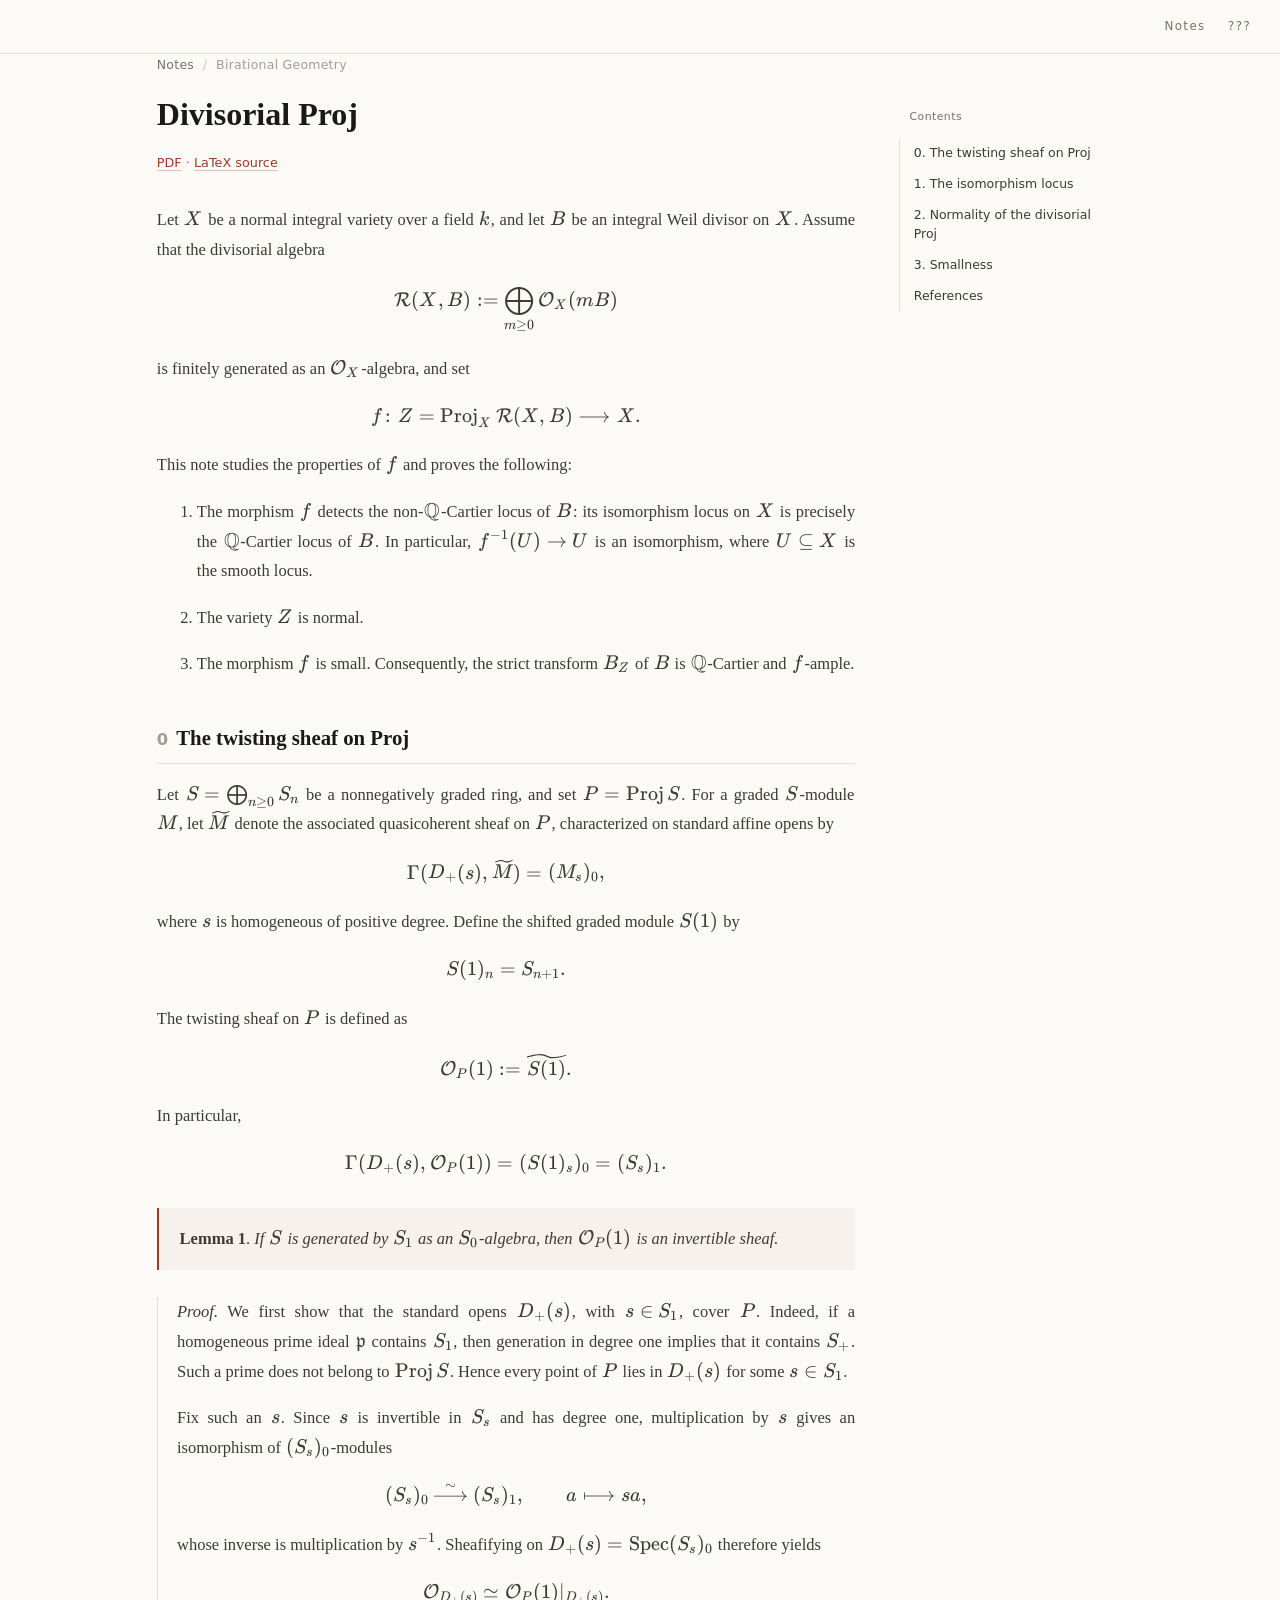
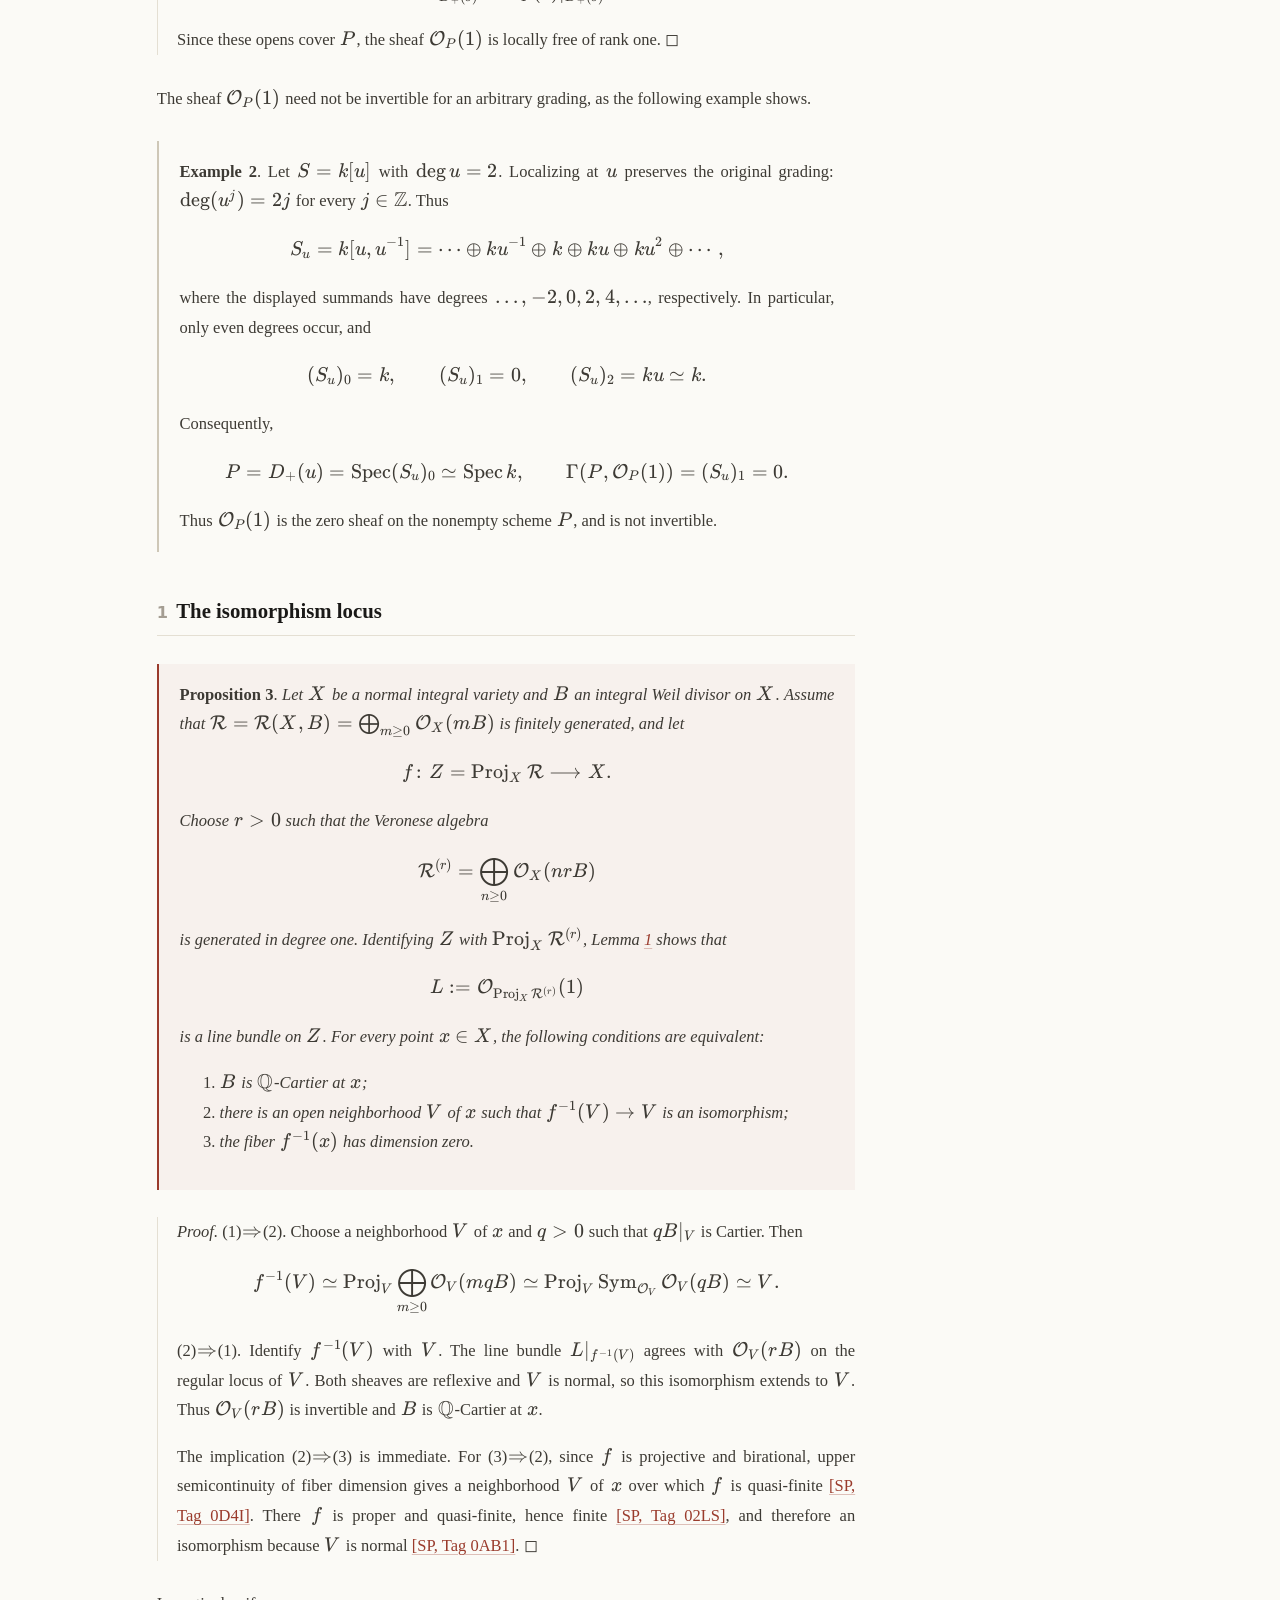
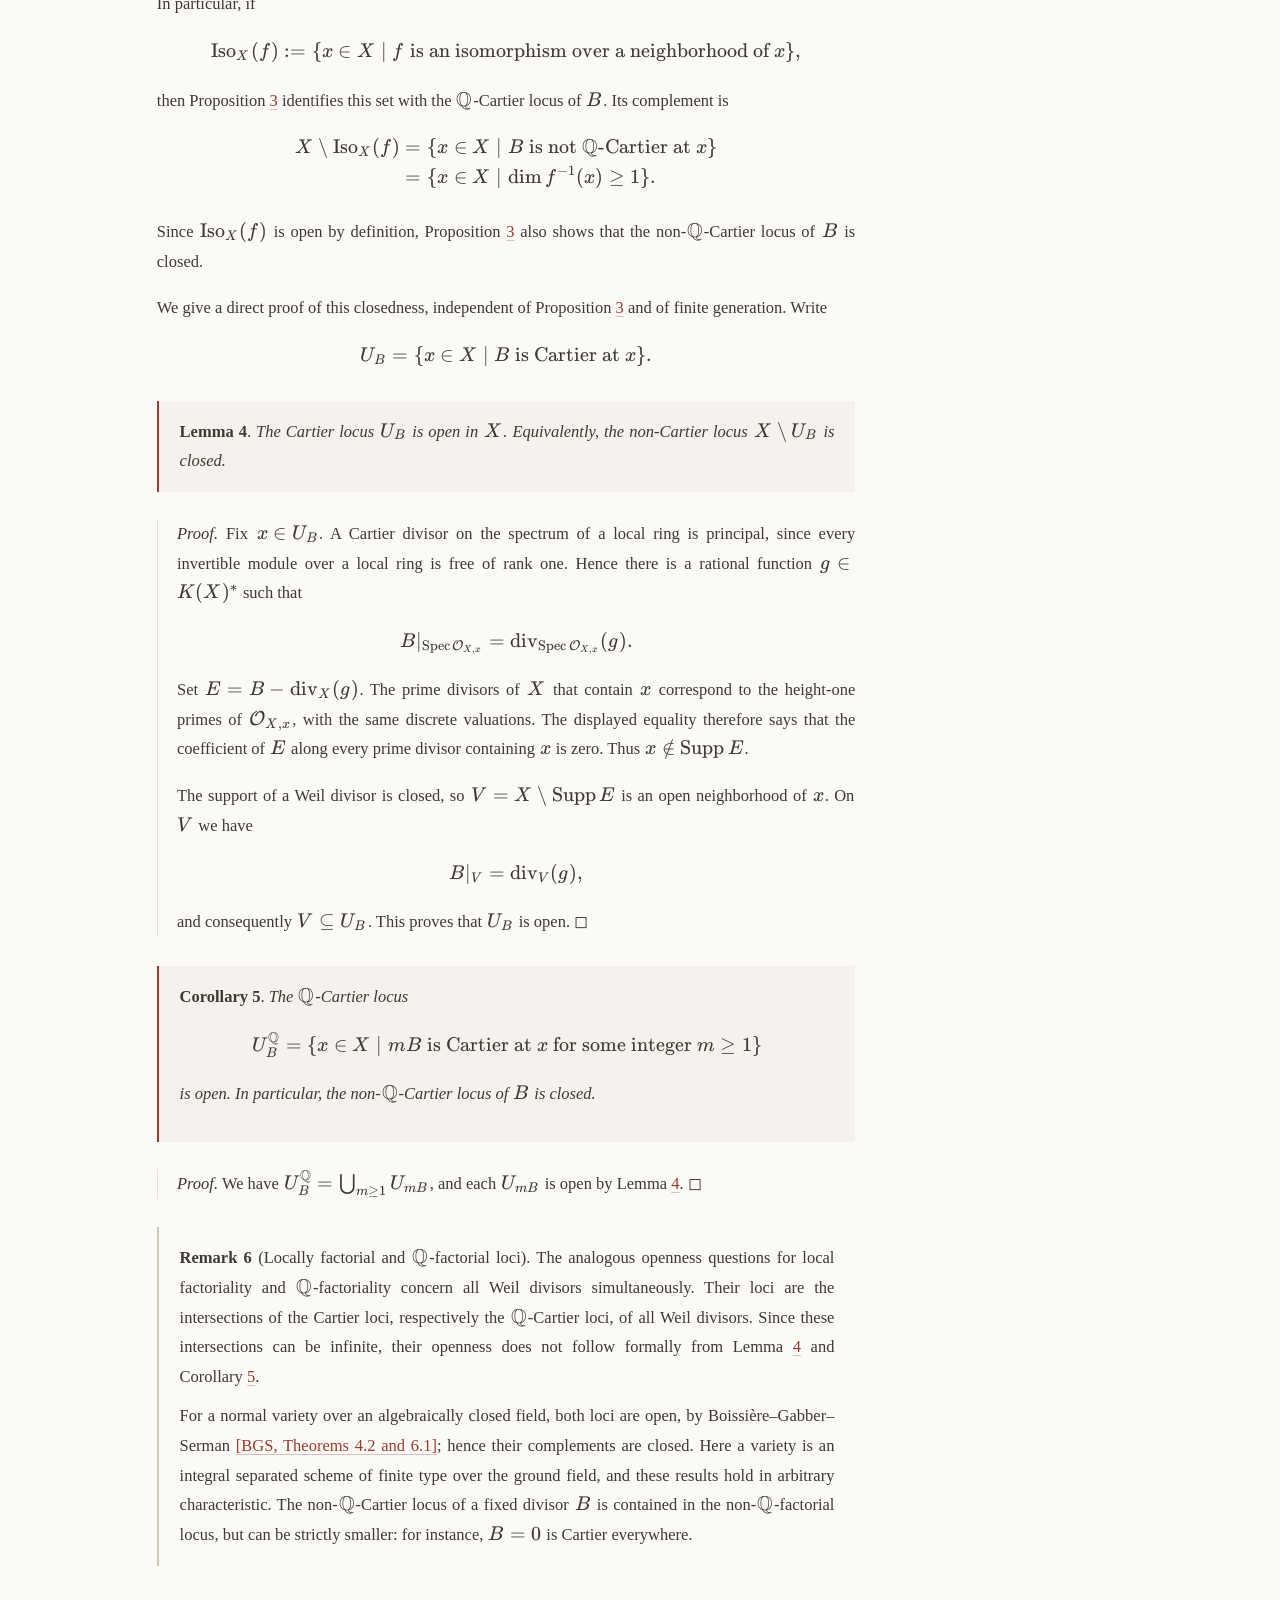
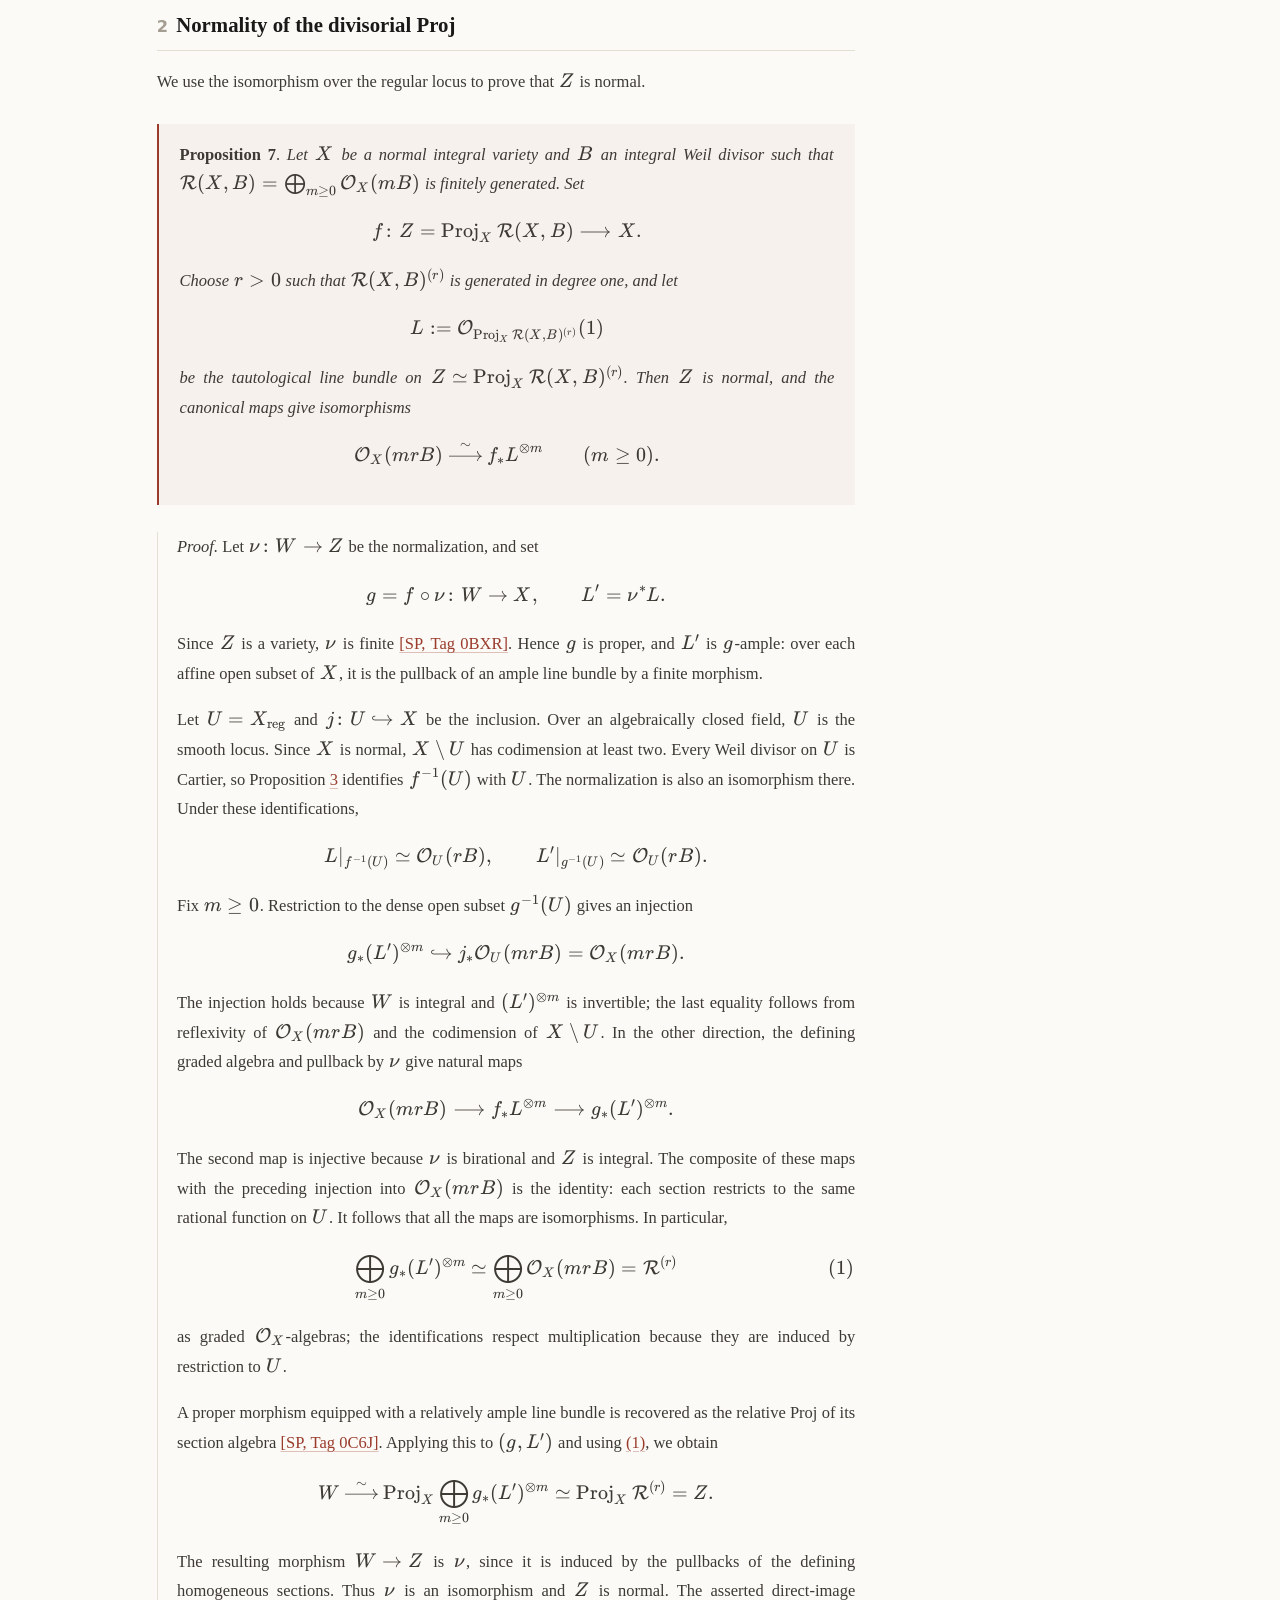
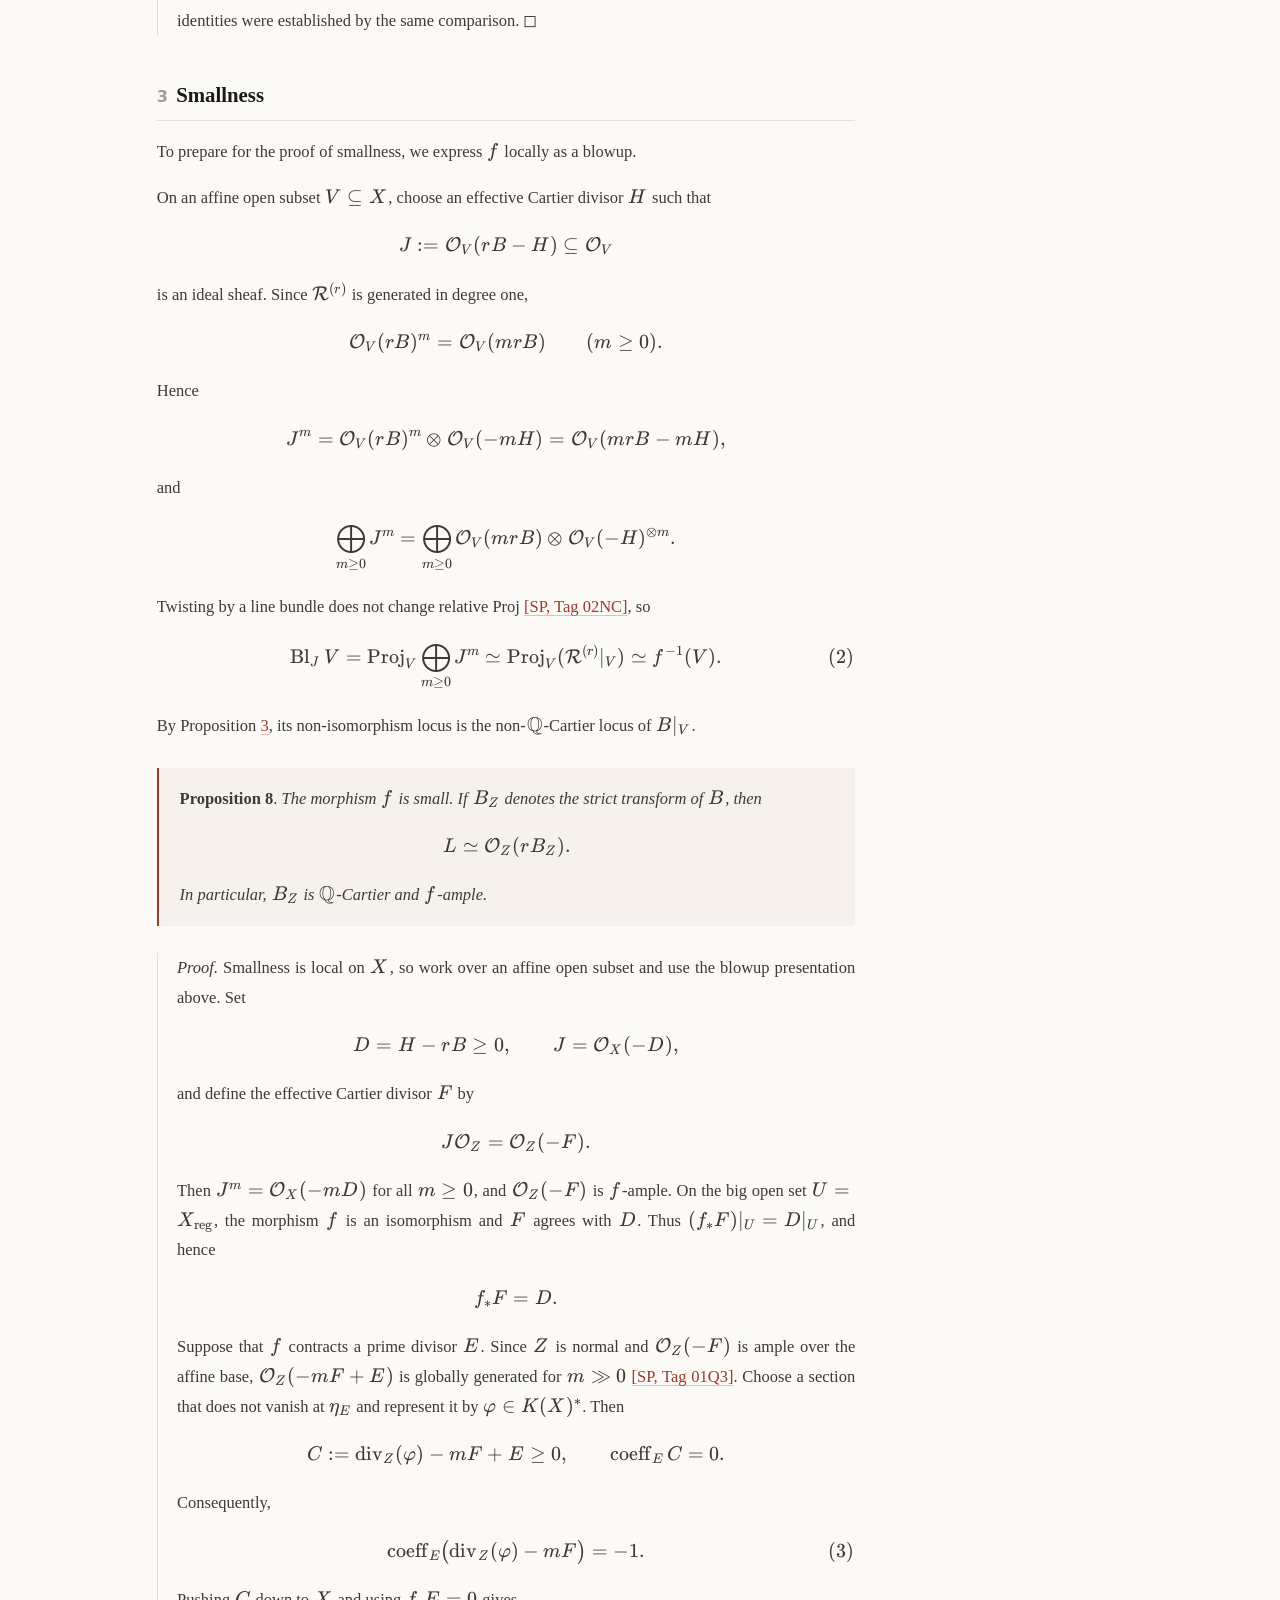
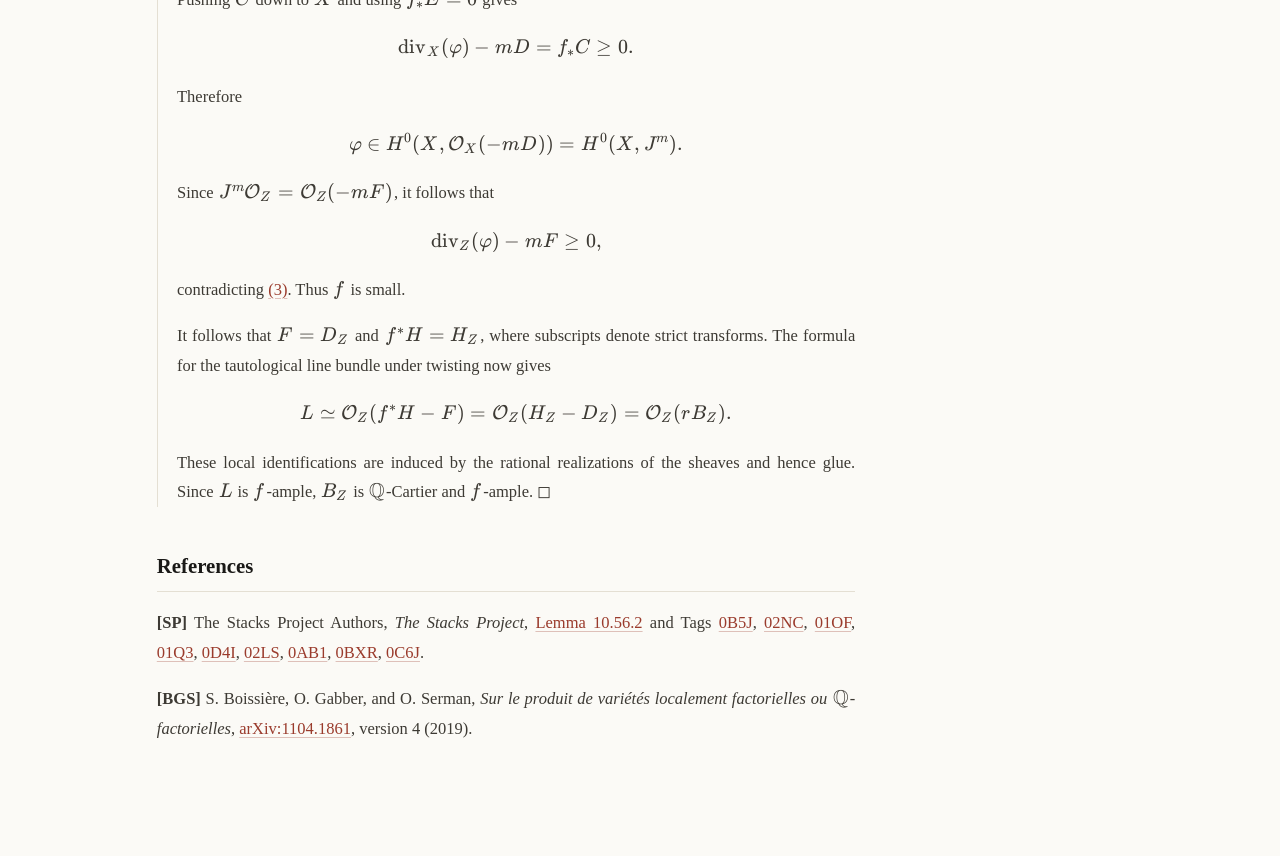
==== site/notes/divisorial-proj.html @ b1c65075 "Unify statement numbering and synchronize all note references" ====
<!DOCTYPE html><html lang="en"><head><meta charset="utf-8">
<meta name="viewport" content="width=device-width,initial-scale=1"><title>Divisorial Proj</title>
<style>
:root{--paper:#fbfaf6;--paper2:#f3f0e8;--ink:#1a1917;--soft:#3d3a34;--muted:#78726a;
--faint:#a49d92;--rule:#e4dfd3;--rule2:#cec7b7;--accent:#9a3b2c;--tint:rgba(154,59,44,.045);}
*{box-sizing:border-box}
body{margin:0;background:var(--paper);color:var(--soft);font-family:"Source Serif 4",Georgia,serif;
font-size:16.5px;line-height:1.8;-webkit-font-smoothing:antialiased}
a{color:var(--accent);text-decoration:underline;text-underline-offset:.2em;text-decoration-color:rgba(154,59,44,.3)}
.wrap{max-width:46rem;margin:0 auto;padding:0 1.8rem}
.topnav{display:flex;align-items:center;justify-content:space-between;gap:2rem;position:sticky;top:0;z-index:9;
background:rgba(251,250,246,.92);backdrop-filter:blur(8px);border-bottom:1px solid var(--rule);
padding:1rem 1.8rem;font-family:system-ui,sans-serif}
.brand{font-size:.95rem;letter-spacing:.18em;font-weight:600;color:var(--ink);text-decoration:none}
.topnav nav{display:flex;gap:1.4rem;font-size:.74rem;letter-spacing:.12em;margin-left:auto}
.topnav nav a{color:var(--muted);text-decoration:none}
.topnav nav a:hover{color:var(--accent)}
.topnav nav button{font:inherit;background:none;border:0;padding:0;color:var(--muted);cursor:pointer;letter-spacing:inherit}
.topnav nav button:hover{color:var(--accent)}
.hero{padding:5.5rem 0 3.5rem}
.hero h1{margin:0 0 .9rem;font-size:clamp(2.6rem,6vw,4rem);letter-spacing:-.02em;line-height:1.1;color:var(--ink)}
.hero p{margin:0;color:var(--muted);font-size:1rem;max-width:30rem}
section{padding:3.2rem 0;border-top:1px solid var(--rule)}
.shead{display:flex;align-items:baseline;gap:.9rem;margin-bottom:1.7rem}
.snum{font-family:system-ui,sans-serif;font-size:.7rem;letter-spacing:.12em;color:var(--accent)}
.shead h2{margin:0;font-size:1.05rem;font-weight:600;letter-spacing:.02em;color:var(--ink)}
.shead span.note{margin-left:auto;font-family:system-ui,sans-serif;font-size:.72rem;color:var(--faint)}
.group{margin:1.6rem 0 0}
.glabel{display:flex;align-items:center;gap:.75rem;font-family:system-ui,sans-serif;font-size:1.06rem;
font-weight:700;letter-spacing:.01em;color:var(--ink);margin:2.3rem 0 .85rem}
.glabel::before{content:"";width:22px;height:2px;background:var(--accent);flex:none}
.glabel:first-child{margin-top:.2rem}
.row{display:flex;align-items:baseline;gap:1rem;padding:.62rem 0;border-bottom:1px solid var(--rule);
text-decoration:none;color:inherit}
.row:last-child{border-bottom:0}
.row:hover .t{color:var(--accent)}
.row .t{font-size:1rem;color:var(--ink);transition:color .15s}
.row .meta{margin-left:auto;font-family:system-ui,sans-serif;font-size:.7rem;letter-spacing:.1em;color:var(--faint)}
.row .arrow{color:var(--faint);font-size:.8rem}
.row:hover .arrow{color:var(--accent)}
.empty{font-size:.9rem;color:var(--faint);padding:.5rem 0}
.about p{margin:0 0 .5rem;color:var(--muted);font-size:.95rem}
.about a{text-decoration:none;border-bottom:1px solid rgba(154,59,44,.28)}
footer{max-width:46rem;margin:0 auto;padding:2.6rem 1.8rem 4rem;color:var(--faint);
font-family:system-ui,sans-serif;font-size:.72rem;letter-spacing:.06em}
.crumb{font-family:system-ui,sans-serif;font-size:.78rem;letter-spacing:.02em;
color:var(--faint);margin:2.6rem 0 1.4rem}
.crumb a{color:var(--muted);text-decoration:none}
.crumb span{margin:0 .55rem;color:var(--rule2)}
main.article{max-width:44rem;margin:0 auto;padding:0 1.8rem 6rem}
.article h1{font-size:2rem;margin:.4rem 0 1.2rem;line-height:1.25;color:var(--ink)}
.article h2{font-size:1.3rem;margin:2.5rem 0 1rem;padding-bottom:.4rem;border-bottom:1px solid var(--rule);color:var(--ink)}
.article h3{font-size:1.06rem;margin:1.8rem 0 .6rem;color:var(--ink)}
.article p{margin:0 0 1.05rem;text-align:justify}
.header-section-number{font-family:system-ui,sans-serif;font-size:.78em;color:var(--faint);margin-right:.5em}
.stmt{margin:1.7rem 0;padding:1rem 1.3rem;border-left:2px solid var(--rule2)}
.stmt-theorem,.stmt-lemma,.stmt-proposition,.stmt-corollary{border-left-color:var(--accent);background:var(--tint)}
.stmt-definition{border-left-color:#35506f;background:rgba(53,80,111,.045)}
.stmt-head{display:flex;gap:.5rem;align-items:baseline;margin-bottom:.6rem;font-family:system-ui,sans-serif}
.stmt-kind{font-size:.74rem;font-weight:700;letter-spacing:.14em;color:var(--muted)}
.stmt-num{font-size:.78rem;font-weight:600;color:var(--muted)}
.stmt-theorem .stmt-kind,.stmt-theorem .stmt-num,.stmt-lemma .stmt-kind,.stmt-lemma .stmt-num{color:var(--accent)}
.stmt>p:last-child{margin-bottom:0}
.proof{margin:1.1rem 0 1.8rem;padding-left:1.2rem;border-left:1px solid var(--rule)}
.proof-head{font-family:system-ui,sans-serif;font-size:.72rem;font-weight:600;letter-spacing:.2em;color:var(--faint);margin-bottom:.5rem}
.eq{text-align:center;margin:1.4rem 0}.eq p{text-align:center;margin:0}
a.xref{text-decoration:none;border-bottom:1px solid rgba(154,59,44,.3)}
.math-source{margin:0 .05em}
.math-source.katex-display{margin:1.4rem 0;overflow-x:auto;overflow-y:hidden}
.katex{font-size:1.04em}

/* make4ht 输出的排版映射 */
/* pandoc 生成的定理块 */
.proposition,.lemma,.theorem,.corollary{margin:1.7rem 0;padding:1rem 1.3rem;border-left:2px solid var(--accent);background:var(--tint)}
.definition{margin:1.7rem 0;padding:1rem 1.3rem;border-left:2px solid #35506f;background:rgba(53,80,111,.045)}
.example,.remark{margin:1.7rem 0;padding:1rem 1.3rem;border-left:2px solid var(--rule2)}
.proposition p,.lemma p,.theorem p,.definition p,.example p,.remark p{margin:0 0 .6rem}
.proposition p:last-child,.lemma p:last-child,.theorem p:last-child,.definition p:last-child,
.example p:last-child,.remark p:last-child{margin-bottom:0}
.proof{margin:1.1rem 0 1.8rem;padding-left:1.2rem;border-left:1px solid var(--rule)}
.newtheorem{margin:1.6rem 0;padding:1rem 1.3rem;border-left:2px solid var(--rule2)}
.newtheorem .head{display:block;margin-bottom:.45rem;font-family:system-ui,sans-serif;font-size:.8rem;
font-weight:700;letter-spacing:.08em;color:var(--accent)}
.cmbx-12,.cmbx-10,.cmbx-9,.cmbx-8{font-weight:600}
.cmti-12,.cmti-10,.cmti-9,.cmti-8,.cmsl-12{font-style:italic}
.qopname{font-style:normal}
.titlemark{display:none}
h3.sectionHead{font-size:1.7rem;margin:0 0 1.2rem;padding-bottom:.5rem;border-bottom:1px solid var(--rule);color:var(--ink)}
h4.subsectionHead{font-size:1.22rem;margin:2.2rem 0 .8rem;font-weight:600;color:var(--ink)}
h5.subsubsectionHead{font-size:1.05rem;margin:1.8rem 0 .6rem;font-weight:600;color:var(--ink)}
.article p.noindent,.article p.indent{margin:0 0 1.05rem}
.article img{max-width:100%;height:auto;display:block;margin:1.4rem auto}
.article .newtheorem p:last-child{margin-bottom:0}

.article h4{font-size:1rem;margin:1.5rem 0 .5rem;font-weight:600;color:var(--ink)}
.article h5{font-size:.96rem;margin:1.2rem 0 .4rem;font-weight:600;color:var(--ink)}
.notelayout{max-width:64rem;margin:0 auto;padding:0 1.8rem;display:grid;
grid-template-columns:minmax(0,1fr) 13rem;gap:2.5rem;align-items:start}
.notelayout main.article{max-width:none;margin:0;padding:0 0 6rem}
.notetoc{position:sticky;top:4.2rem;padding-top:3.4rem;font-family:system-ui,sans-serif;font-size:.78rem;line-height:1.55}
.notetoc .side-label{margin:0 0 .7rem;font-size:.66rem;letter-spacing:.18em;text-transform:uppercase;color:var(--faint)}
.notetoc ul{list-style:none;margin:0;padding:0}
.notetoc ul ul{padding-left:.85rem}
.notetoc li{margin:0}
.notetoc a{display:block;padding:.22rem 0 .22rem .75rem;border-left:1px solid var(--rule);
color:var(--muted);text-decoration:none}
.notetoc a:hover{color:var(--ink)}
@media(max-width:1000px){.notelayout{grid-template-columns:1fr;padding:0 1.2rem}.notetoc{display:none}
.notelayout main.article{padding:0 0 4rem}}
.pdf-meta{font-family:system-ui,sans-serif;font-size:.78rem;color:var(--muted);margin:0 0 1rem}
.pdf-view{width:100%;height:78vh;border:1px solid var(--rule);border-radius:6px;background:var(--paper2)}
.pdf-fallback{font-size:.9rem;color:var(--muted);padding:1rem}
@media(max-width:760px){.pdf-view{height:65vh}}
@media(max-width:640px){.topnav{padding:.9rem 1.2rem}.topnav nav{gap:.9rem;font-size:.68rem}
.hero{padding:3.4rem 0 2.4rem}.row .meta{display:none}}
</style><link rel="stylesheet" href="../assets/katex/katex.min.css"><link rel="stylesheet" href="../assets/css/note-toc.css?v=1"><style id="divisorial-layout">
.divisorial-page .notelayout,.divisorial-note{min-width:0}
.divisorial-note [id]{scroll-margin-top:5rem}
.divisorial-note .proof{min-width:0}
.divisorial-note .math-source:has(>.katex-display){display:block;max-width:100%;min-width:0}
.divisorial-note .math-source>.katex-display{max-width:100%;overflow-x:auto;overflow-y:hidden;padding:.25rem 0}
.divisorial-note .source-links{font:.8rem/1.6 system-ui,sans-serif;color:var(--muted);margin-bottom:2rem}
@media(max-width:680px){
  body.divisorial-page{font-size:16px;line-height:1.7}
  .divisorial-page .notelayout{display:block;padding:0 1rem}
  .divisorial-page .notelayout main.article{width:100%;min-width:0;padding-bottom:3rem}
  .divisorial-page .notetoc{display:none}
  .divisorial-page .topnav{padding:.8rem 1rem}
  .divisorial-note .crumb{margin:1.5rem 0 1rem;line-height:1.5}
  .divisorial-note h1{font-size:1.7rem;line-height:1.25;overflow-wrap:break-word}
  .divisorial-note h2{font-size:1.18rem;line-height:1.4;margin-top:2rem}
  .divisorial-note p{text-align:left;overflow-wrap:break-word}
  .divisorial-note :is(.lemma,.proposition,.theorem,.corollary,.definition,.example,.remark){min-width:0;max-width:100%;padding:.8rem .85rem;margin:1.3rem 0}
  .divisorial-note .proof{padding-left:.75rem}
  .divisorial-note ol{padding-left:1.35rem}
  .divisorial-note .math-source{display:inline-block;max-width:100%;overflow-x:auto;overflow-y:hidden;vertical-align:middle;padding-block:.08rem}
  .divisorial-note .math-source:has(>.katex-display){display:block}
  .divisorial-note .katex{font-size:1em}
  .divisorial-note .math-source>.katex-display{margin:1rem 0;padding:.25rem 0}
  .divisorial-note .katex-display>.katex{display:table;width:max-content;min-width:100%;box-sizing:border-box}
  .divisorial-note .katex-display:has(.tag)>.katex{padding-inline:2.4rem}
  .divisorial-note math[display=block]{display:block;max-width:100%;overflow-x:auto}
}
</style></head><body class="divisorial-page">
<header class="topnav"><nav><a href="../index.html#note">Notes</a><button id="egg" type="button" title="彩蛋" aria-label="彩蛋">???</button></nav></header>
<div class="notelayout"><main class="article divisorial-note"><p class="crumb"><a href="../index.html#note">Notes</a><span>/</span>Birational Geometry</p><h1 id="page-title">Divisorial Proj</h1><p class="source-links"><a href="../assets/notes/divisorial-proj.pdf">PDF</a> · <a href="../assets/notes/divisorial-proj.tex">LaTeX source</a></p><p>Let
<math display="inline" xmlns="http://www.w3.org/1998/Math/MathML"><semantics><mi>X</mi><annotation encoding="application/x-tex">X</annotation></semantics></math>
be a normal integral variety over a field
<math display="inline" xmlns="http://www.w3.org/1998/Math/MathML"><semantics><mi>k</mi><annotation encoding="application/x-tex">k</annotation></semantics></math>,
and let
<math display="inline" xmlns="http://www.w3.org/1998/Math/MathML"><semantics><mi>B</mi><annotation encoding="application/x-tex">B</annotation></semantics></math>
be an integral Weil divisor on
<math display="inline" xmlns="http://www.w3.org/1998/Math/MathML"><semantics><mi>X</mi><annotation encoding="application/x-tex">X</annotation></semantics></math>.
Assume that the divisorial algebra
<math display="block" xmlns="http://www.w3.org/1998/Math/MathML"><semantics><mrow><mi mathvariant="script">ℛ</mi><mo stretchy="false" form="prefix">(</mo><mi>X</mi><mo>,</mo><mi>B</mi><mo stretchy="false" form="postfix">)</mo><mo>:=</mo><msub><mo>⨁</mo><mrow><mi>m</mi><mo>≥</mo><mn>0</mn></mrow></msub><msub><mi mathvariant="script">𝒪</mi><mi>X</mi></msub><mo stretchy="false" form="prefix">(</mo><mi>m</mi><mi>B</mi><mo stretchy="false" form="postfix">)</mo></mrow><annotation encoding="application/x-tex">\mathcal R(X,B):=\bigoplus_{m\ge0}\mathcal O_X(mB)</annotation></semantics></math>
is finitely generated as an
<math display="inline" xmlns="http://www.w3.org/1998/Math/MathML"><semantics><msub><mi mathvariant="script">𝒪</mi><mi>X</mi></msub><annotation encoding="application/x-tex">\mathcal O_X</annotation></semantics></math>-algebra,
and set
<math display="block" xmlns="http://www.w3.org/1998/Math/MathML"><semantics><mrow><mi>f</mi><mo>:</mo><mi>Z</mi><mo>=</mo><msub><mrow><mi mathvariant="normal">Proj</mi><mo>&#8289;</mo></mrow><mi>X</mi></msub><mi mathvariant="script">ℛ</mi><mo stretchy="false" form="prefix">(</mo><mi>X</mi><mo>,</mo><mi>B</mi><mo stretchy="false" form="postfix">)</mo><mo>→</mo><mi>X</mi><mi>.</mi></mrow><annotation encoding="application/x-tex">f\colon Z=\mathop{\mathrm{Proj}}_X\mathcal R(X,B)\longrightarrow X.</annotation></semantics></math>
This note studies the properties of
<math display="inline" xmlns="http://www.w3.org/1998/Math/MathML"><semantics><mi>f</mi><annotation encoding="application/x-tex">f</annotation></semantics></math>
and proves the following:</p>
<ol>
<li><p>The morphism
<math display="inline" xmlns="http://www.w3.org/1998/Math/MathML"><semantics><mi>f</mi><annotation encoding="application/x-tex">f</annotation></semantics></math>
detects the
non-<math display="inline" xmlns="http://www.w3.org/1998/Math/MathML"><semantics><mi mathvariant="double-struck">ℚ</mi><annotation encoding="application/x-tex">\mathbb Q</annotation></semantics></math>-Cartier
locus of
<math display="inline" xmlns="http://www.w3.org/1998/Math/MathML"><semantics><mi>B</mi><annotation encoding="application/x-tex">B</annotation></semantics></math>:
its isomorphism locus on
<math display="inline" xmlns="http://www.w3.org/1998/Math/MathML"><semantics><mi>X</mi><annotation encoding="application/x-tex">X</annotation></semantics></math>
is precisely the
<math display="inline" xmlns="http://www.w3.org/1998/Math/MathML"><semantics><mi mathvariant="double-struck">ℚ</mi><annotation encoding="application/x-tex">\mathbb Q</annotation></semantics></math>-Cartier
locus of
<math display="inline" xmlns="http://www.w3.org/1998/Math/MathML"><semantics><mi>B</mi><annotation encoding="application/x-tex">B</annotation></semantics></math>.
In particular,
<math display="inline" xmlns="http://www.w3.org/1998/Math/MathML"><semantics><mrow><msup><mi>f</mi><mrow><mi>−</mi><mn>1</mn></mrow></msup><mo stretchy="false" form="prefix">(</mo><mi>U</mi><mo stretchy="false" form="postfix">)</mo><mo>→</mo><mi>U</mi></mrow><annotation encoding="application/x-tex">f^{-1}(U)\to U</annotation></semantics></math>
is an isomorphism, where
<math display="inline" xmlns="http://www.w3.org/1998/Math/MathML"><semantics><mrow><mi>U</mi><mo>⊆</mo><mi>X</mi></mrow><annotation encoding="application/x-tex">U\subseteq X</annotation></semantics></math>
is the smooth locus.</p></li>
<li><p>The variety
<math display="inline" xmlns="http://www.w3.org/1998/Math/MathML"><semantics><mi>Z</mi><annotation encoding="application/x-tex">Z</annotation></semantics></math>
is normal.</p></li>
<li><p>The morphism
<math display="inline" xmlns="http://www.w3.org/1998/Math/MathML"><semantics><mi>f</mi><annotation encoding="application/x-tex">f</annotation></semantics></math>
is small. Consequently, the strict transform
<math display="inline" xmlns="http://www.w3.org/1998/Math/MathML"><semantics><msub><mi>B</mi><mi>Z</mi></msub><annotation encoding="application/x-tex">B_Z</annotation></semantics></math>
of
<math display="inline" xmlns="http://www.w3.org/1998/Math/MathML"><semantics><mi>B</mi><annotation encoding="application/x-tex">B</annotation></semantics></math>
is
<math display="inline" xmlns="http://www.w3.org/1998/Math/MathML"><semantics><mi mathvariant="double-struck">ℚ</mi><annotation encoding="application/x-tex">\mathbb Q</annotation></semantics></math>-Cartier
and
<math display="inline" xmlns="http://www.w3.org/1998/Math/MathML"><semantics><mi>f</mi><annotation encoding="application/x-tex">f</annotation></semantics></math>-ample.</p></li>
</ol>
<h2 id="the-twisting-sheaf-on-proj"><span class="header-section-number">0</span>The twisting sheaf on Proj</h2>
<p>Let
<math display="inline" xmlns="http://www.w3.org/1998/Math/MathML"><semantics><mrow><mi>S</mi><mo>=</mo><msub><mo>⨁</mo><mrow><mi>n</mi><mo>≥</mo><mn>0</mn></mrow></msub><msub><mi>S</mi><mi>n</mi></msub></mrow><annotation encoding="application/x-tex">S=\bigoplus_{n\ge0}S_n</annotation></semantics></math>
be a nonnegatively graded ring, and set
<math display="inline" xmlns="http://www.w3.org/1998/Math/MathML"><semantics><mrow><mi>P</mi><mo>=</mo><mrow><mi mathvariant="normal">Proj</mi><mo>&#8289;</mo></mrow><mi>S</mi></mrow><annotation encoding="application/x-tex">P=\mathop{\mathrm{Proj}}S</annotation></semantics></math>.
For a graded
<math display="inline" xmlns="http://www.w3.org/1998/Math/MathML"><semantics><mi>S</mi><annotation encoding="application/x-tex">S</annotation></semantics></math>-module
<math display="inline" xmlns="http://www.w3.org/1998/Math/MathML"><semantics><mi>M</mi><annotation encoding="application/x-tex">M</annotation></semantics></math>,
let
<math display="inline" xmlns="http://www.w3.org/1998/Math/MathML"><semantics><mover><mi>M</mi><mo accent="true">̃</mo></mover><annotation encoding="application/x-tex">\widetilde M</annotation></semantics></math>
denote the associated quasicoherent sheaf on
<math display="inline" xmlns="http://www.w3.org/1998/Math/MathML"><semantics><mi>P</mi><annotation encoding="application/x-tex">P</annotation></semantics></math>,
characterized on standard affine opens by
<math display="block" xmlns="http://www.w3.org/1998/Math/MathML"><semantics><mrow><mi mathvariant="normal">Γ</mi><mo stretchy="false" form="prefix">(</mo><msub><mi>D</mi><mo>+</mo></msub><mo stretchy="false" form="prefix">(</mo><mi>s</mi><mo stretchy="false" form="postfix">)</mo><mo>,</mo><mover><mi>M</mi><mo accent="true">̃</mo></mover><mo stretchy="false" form="postfix">)</mo><mo>=</mo><mo stretchy="false" form="prefix">(</mo><msub><mi>M</mi><mi>s</mi></msub><msub><mo stretchy="false" form="postfix">)</mo><mn>0</mn></msub><mo>,</mo></mrow><annotation encoding="application/x-tex">\Gamma(D_+(s),\widetilde M)=(M_s)_0,</annotation></semantics></math>
where
<math display="inline" xmlns="http://www.w3.org/1998/Math/MathML"><semantics><mi>s</mi><annotation encoding="application/x-tex">s</annotation></semantics></math>
is homogeneous of positive degree. Define the shifted graded module
<math display="inline" xmlns="http://www.w3.org/1998/Math/MathML"><semantics><mrow><mi>S</mi><mo stretchy="false" form="prefix">(</mo><mn>1</mn><mo stretchy="false" form="postfix">)</mo></mrow><annotation encoding="application/x-tex">S(1)</annotation></semantics></math>
by
<math display="block" xmlns="http://www.w3.org/1998/Math/MathML"><semantics><mrow><mi>S</mi><mo stretchy="false" form="prefix">(</mo><mn>1</mn><msub><mo stretchy="false" form="postfix">)</mo><mi>n</mi></msub><mo>=</mo><msub><mi>S</mi><mrow><mi>n</mi><mo>+</mo><mn>1</mn></mrow></msub><mi>.</mi></mrow><annotation encoding="application/x-tex">S(1)_n=S_{n+1}.</annotation></semantics></math>
The twisting sheaf on
<math display="inline" xmlns="http://www.w3.org/1998/Math/MathML"><semantics><mi>P</mi><annotation encoding="application/x-tex">P</annotation></semantics></math>
is defined as
<math display="block" xmlns="http://www.w3.org/1998/Math/MathML"><semantics><mrow><msub><mi mathvariant="script">𝒪</mi><mi>P</mi></msub><mo stretchy="false" form="prefix">(</mo><mn>1</mn><mo stretchy="false" form="postfix">)</mo><mo>:=</mo><mover><mrow><mi>S</mi><mo stretchy="false" form="prefix">(</mo><mn>1</mn><mo stretchy="false" form="postfix">)</mo></mrow><mo accent="true">̃</mo></mover><mi>.</mi></mrow><annotation encoding="application/x-tex">\mathcal O_P(1):=\widetilde{S(1)}.</annotation></semantics></math>
In particular,
<math display="block" xmlns="http://www.w3.org/1998/Math/MathML"><semantics><mrow><mi mathvariant="normal">Γ</mi><mo stretchy="false" form="prefix">(</mo><msub><mi>D</mi><mo>+</mo></msub><mo stretchy="false" form="prefix">(</mo><mi>s</mi><mo stretchy="false" form="postfix">)</mo><mo>,</mo><msub><mi mathvariant="script">𝒪</mi><mi>P</mi></msub><mo stretchy="false" form="prefix">(</mo><mn>1</mn><mo stretchy="false" form="postfix">)</mo><mo stretchy="false" form="postfix">)</mo><mo>=</mo><mo stretchy="false" form="prefix">(</mo><mi>S</mi><mo stretchy="false" form="prefix">(</mo><mn>1</mn><msub><mo stretchy="false" form="postfix">)</mo><mi>s</mi></msub><msub><mo stretchy="false" form="postfix">)</mo><mn>0</mn></msub><mo>=</mo><mo stretchy="false" form="prefix">(</mo><msub><mi>S</mi><mi>s</mi></msub><msub><mo stretchy="false" form="postfix">)</mo><mn>1</mn></msub><mi>.</mi></mrow><annotation encoding="application/x-tex">\Gamma(D_+(s),\mathcal O_P(1))
 =(S(1)_s)_0=(S_s)_1.</annotation></semantics></math></p>
<div id="lem:degree-one" class="lemma">
<p><strong>Lemma 1</strong>. <em>If
<math display="inline" xmlns="http://www.w3.org/1998/Math/MathML"><semantics><mi>S</mi><annotation encoding="application/x-tex">S</annotation></semantics></math>
is generated by
<math display="inline" xmlns="http://www.w3.org/1998/Math/MathML"><semantics><msub><mi>S</mi><mn>1</mn></msub><annotation encoding="application/x-tex">S_1</annotation></semantics></math>
as an
<math display="inline" xmlns="http://www.w3.org/1998/Math/MathML"><semantics><msub><mi>S</mi><mn>0</mn></msub><annotation encoding="application/x-tex">S_0</annotation></semantics></math>-algebra,
then
<math display="inline" xmlns="http://www.w3.org/1998/Math/MathML"><semantics><mrow><msub><mi mathvariant="script">𝒪</mi><mi>P</mi></msub><mo stretchy="false" form="prefix">(</mo><mn>1</mn><mo stretchy="false" form="postfix">)</mo></mrow><annotation encoding="application/x-tex">\mathcal O_P(1)</annotation></semantics></math>
is an invertible sheaf.</em></p>
</div>
<div class="proof">
<p><em>Proof.</em> We first show that the standard opens
<math display="inline" xmlns="http://www.w3.org/1998/Math/MathML"><semantics><mrow><msub><mi>D</mi><mo>+</mo></msub><mo stretchy="false" form="prefix">(</mo><mi>s</mi><mo stretchy="false" form="postfix">)</mo></mrow><annotation encoding="application/x-tex">D_+(s)</annotation></semantics></math>,
with
<math display="inline" xmlns="http://www.w3.org/1998/Math/MathML"><semantics><mrow><mi>s</mi><mo>∈</mo><msub><mi>S</mi><mn>1</mn></msub></mrow><annotation encoding="application/x-tex">s\in S_1</annotation></semantics></math>,
cover
<math display="inline" xmlns="http://www.w3.org/1998/Math/MathML"><semantics><mi>P</mi><annotation encoding="application/x-tex">P</annotation></semantics></math>.
Indeed, if a homogeneous prime ideal
<math display="inline" xmlns="http://www.w3.org/1998/Math/MathML"><semantics><mi mathvariant="fraktur">𝔭</mi><annotation encoding="application/x-tex">\mathfrak p</annotation></semantics></math>
contains
<math display="inline" xmlns="http://www.w3.org/1998/Math/MathML"><semantics><msub><mi>S</mi><mn>1</mn></msub><annotation encoding="application/x-tex">S_1</annotation></semantics></math>,
then generation in degree one implies that it contains
<math display="inline" xmlns="http://www.w3.org/1998/Math/MathML"><semantics><msub><mi>S</mi><mo>+</mo></msub><annotation encoding="application/x-tex">S_+</annotation></semantics></math>.
Such a prime does not belong to
<math display="inline" xmlns="http://www.w3.org/1998/Math/MathML"><semantics><mrow><mrow><mi mathvariant="normal">Proj</mi><mo>&#8289;</mo></mrow><mi>S</mi></mrow><annotation encoding="application/x-tex">\mathop{\mathrm{Proj}}S</annotation></semantics></math>.
Hence every point of
<math display="inline" xmlns="http://www.w3.org/1998/Math/MathML"><semantics><mi>P</mi><annotation encoding="application/x-tex">P</annotation></semantics></math>
lies in
<math display="inline" xmlns="http://www.w3.org/1998/Math/MathML"><semantics><mrow><msub><mi>D</mi><mo>+</mo></msub><mo stretchy="false" form="prefix">(</mo><mi>s</mi><mo stretchy="false" form="postfix">)</mo></mrow><annotation encoding="application/x-tex">D_+(s)</annotation></semantics></math>
for some
<math display="inline" xmlns="http://www.w3.org/1998/Math/MathML"><semantics><mrow><mi>s</mi><mo>∈</mo><msub><mi>S</mi><mn>1</mn></msub></mrow><annotation encoding="application/x-tex">s\in S_1</annotation></semantics></math>.</p>
<p>Fix such an
<math display="inline" xmlns="http://www.w3.org/1998/Math/MathML"><semantics><mi>s</mi><annotation encoding="application/x-tex">s</annotation></semantics></math>.
Since
<math display="inline" xmlns="http://www.w3.org/1998/Math/MathML"><semantics><mi>s</mi><annotation encoding="application/x-tex">s</annotation></semantics></math>
is invertible in
<math display="inline" xmlns="http://www.w3.org/1998/Math/MathML"><semantics><msub><mi>S</mi><mi>s</mi></msub><annotation encoding="application/x-tex">S_s</annotation></semantics></math>
and has degree one, multiplication by
<math display="inline" xmlns="http://www.w3.org/1998/Math/MathML"><semantics><mi>s</mi><annotation encoding="application/x-tex">s</annotation></semantics></math>
gives an isomorphism of
<math display="inline" xmlns="http://www.w3.org/1998/Math/MathML"><semantics><mrow><mo stretchy="false" form="prefix">(</mo><msub><mi>S</mi><mi>s</mi></msub><msub><mo stretchy="false" form="postfix">)</mo><mn>0</mn></msub></mrow><annotation encoding="application/x-tex">(S_s)_0</annotation></semantics></math>-modules
<math display="block" xmlns="http://www.w3.org/1998/Math/MathML"><semantics><mrow><mo stretchy="false" form="prefix">(</mo><msub><mi>S</mi><mi>s</mi></msub><msub><mo stretchy="false" form="postfix">)</mo><mn>0</mn></msub><mover><mo>→</mo><mrow><mspace width="0.222em"></mspace><mo>∼</mo><mspace width="0.222em"></mspace></mrow></mover><mo stretchy="false" form="prefix">(</mo><msub><mi>S</mi><mi>s</mi></msub><msub><mo stretchy="false" form="postfix">)</mo><mn>1</mn></msub><mo>,</mo><mspace width="2.0em"></mspace><mi>a</mi><mo>↦</mo><mi>s</mi><mi>a</mi><mo>,</mo></mrow><annotation encoding="application/x-tex">(S_s)_0\xrightarrow{\ \sim\ }(S_s)_1,
 \qquad a\longmapsto sa,</annotation></semantics></math> whose inverse
is multiplication by
<math display="inline" xmlns="http://www.w3.org/1998/Math/MathML"><semantics><msup><mi>s</mi><mrow><mi>−</mi><mn>1</mn></mrow></msup><annotation encoding="application/x-tex">s^{-1}</annotation></semantics></math>.
Sheafifying on
<math display="inline" xmlns="http://www.w3.org/1998/Math/MathML"><semantics><mrow><msub><mi>D</mi><mo>+</mo></msub><mo stretchy="false" form="prefix">(</mo><mi>s</mi><mo stretchy="false" form="postfix">)</mo><mo>=</mo><mrow><mi mathvariant="normal">Spec</mi><mo>&#8289;</mo></mrow><mo stretchy="false" form="prefix">(</mo><msub><mi>S</mi><mi>s</mi></msub><msub><mo stretchy="false" form="postfix">)</mo><mn>0</mn></msub></mrow><annotation encoding="application/x-tex">D_+(s)=\mathop{\mathrm{Spec}}(S_s)_0</annotation></semantics></math>
therefore yields
<math display="block" xmlns="http://www.w3.org/1998/Math/MathML"><semantics><mrow><msub><mi mathvariant="script">𝒪</mi><mrow><msub><mi>D</mi><mo>+</mo></msub><mo stretchy="false" form="prefix">(</mo><mi>s</mi><mo stretchy="false" form="postfix">)</mo></mrow></msub><mo>≃</mo><msub><mi mathvariant="script">𝒪</mi><mi>P</mi></msub><mo stretchy="false" form="prefix">(</mo><mn>1</mn><mo stretchy="false" form="postfix">)</mo><msub><mo stretchy="false" form="prefix">|</mo><mrow><msub><mi>D</mi><mo>+</mo></msub><mo stretchy="false" form="prefix">(</mo><mi>s</mi><mo stretchy="false" form="postfix">)</mo></mrow></msub><mi>.</mi></mrow><annotation encoding="application/x-tex">\mathcal O_{D_+(s)}
 \simeq\mathcal O_P(1)|_{D_+(s)}.</annotation></semantics></math> Since
these opens cover
<math display="inline" xmlns="http://www.w3.org/1998/Math/MathML"><semantics><mi>P</mi><annotation encoding="application/x-tex">P</annotation></semantics></math>,
the sheaf
<math display="inline" xmlns="http://www.w3.org/1998/Math/MathML"><semantics><mrow><msub><mi mathvariant="script">𝒪</mi><mi>P</mi></msub><mo stretchy="false" form="prefix">(</mo><mn>1</mn><mo stretchy="false" form="postfix">)</mo></mrow><annotation encoding="application/x-tex">\mathcal O_P(1)</annotation></semantics></math>
is locally free of rank one. ◻</p>
</div>
<p>The sheaf
<math display="inline" xmlns="http://www.w3.org/1998/Math/MathML"><semantics><mrow><msub><mi mathvariant="script">𝒪</mi><mi>P</mi></msub><mo stretchy="false" form="prefix">(</mo><mn>1</mn><mo stretchy="false" form="postfix">)</mo></mrow><annotation encoding="application/x-tex">\mathcal O_P(1)</annotation></semantics></math>
need not be invertible for an arbitrary grading, as the following
example shows.</p>
<div id="ex:degree-two" class="example">
<p><strong>Example 2</strong>. Let
<math display="inline" xmlns="http://www.w3.org/1998/Math/MathML"><semantics><mrow><mi>S</mi><mo>=</mo><mi>k</mi><mo stretchy="false" form="prefix">[</mo><mi>u</mi><mo stretchy="false" form="postfix">]</mo></mrow><annotation encoding="application/x-tex">S=k[u]</annotation></semantics></math>
with
<math display="inline" xmlns="http://www.w3.org/1998/Math/MathML"><semantics><mrow><mrow><mi mathvariant="normal">deg</mi><mo>&#8289;</mo></mrow><mi>u</mi><mo>=</mo><mn>2</mn></mrow><annotation encoding="application/x-tex">\deg u=2</annotation></semantics></math>.
Localizing at
<math display="inline" xmlns="http://www.w3.org/1998/Math/MathML"><semantics><mi>u</mi><annotation encoding="application/x-tex">u</annotation></semantics></math>
preserves the original grading:
<math display="inline" xmlns="http://www.w3.org/1998/Math/MathML"><semantics><mrow><mrow><mi mathvariant="normal">deg</mi><mo>&#8289;</mo></mrow><mo stretchy="false" form="prefix">(</mo><msup><mi>u</mi><mi>j</mi></msup><mo stretchy="false" form="postfix">)</mo><mo>=</mo><mn>2</mn><mi>j</mi></mrow><annotation encoding="application/x-tex">\deg(u^j)=2j</annotation></semantics></math>
for every
<math display="inline" xmlns="http://www.w3.org/1998/Math/MathML"><semantics><mrow><mi>j</mi><mo>∈</mo><mi mathvariant="double-struck">ℤ</mi></mrow><annotation encoding="application/x-tex">j\in\mathbb Z</annotation></semantics></math>.
Thus
<math display="block" xmlns="http://www.w3.org/1998/Math/MathML"><semantics><mrow><msub><mi>S</mi><mi>u</mi></msub><mo>=</mo><mi>k</mi><mo stretchy="false" form="prefix">[</mo><mi>u</mi><mo>,</mo><msup><mi>u</mi><mrow><mi>−</mi><mn>1</mn></mrow></msup><mo stretchy="false" form="postfix">]</mo><mo>=</mo><mi>⋯</mi><mo>⊕</mo><mi>k</mi><msup><mi>u</mi><mrow><mi>−</mi><mn>1</mn></mrow></msup><mo>⊕</mo><mi>k</mi><mo>⊕</mo><mi>k</mi><mi>u</mi><mo>⊕</mo><mi>k</mi><msup><mi>u</mi><mn>2</mn></msup><mo>⊕</mo><mi>⋯</mi><mo>,</mo></mrow><annotation encoding="application/x-tex">S_u=k[u,u^{-1}]
 =\cdots\oplus ku^{-1}\oplus k\oplus ku\oplus ku^2\oplus\cdots,</annotation></semantics></math>
where the displayed summands have degrees
<math display="inline" xmlns="http://www.w3.org/1998/Math/MathML"><semantics><mrow><mi>…</mi><mo>,</mo><mi>−</mi><mn>2</mn><mo>,</mo><mn>0</mn><mo>,</mo><mn>2</mn><mo>,</mo><mn>4</mn><mo>,</mo><mi>…</mi></mrow><annotation encoding="application/x-tex">\ldots,-2,0,2,4,\ldots</annotation></semantics></math>,
respectively. In particular, only even degrees occur, and
<math display="block" xmlns="http://www.w3.org/1998/Math/MathML"><semantics><mrow><mo stretchy="false" form="prefix">(</mo><msub><mi>S</mi><mi>u</mi></msub><msub><mo stretchy="false" form="postfix">)</mo><mn>0</mn></msub><mo>=</mo><mi>k</mi><mo>,</mo><mspace width="2.0em"></mspace><mo stretchy="false" form="prefix">(</mo><msub><mi>S</mi><mi>u</mi></msub><msub><mo stretchy="false" form="postfix">)</mo><mn>1</mn></msub><mo>=</mo><mn>0</mn><mo>,</mo><mspace width="2.0em"></mspace><mo stretchy="false" form="prefix">(</mo><msub><mi>S</mi><mi>u</mi></msub><msub><mo stretchy="false" form="postfix">)</mo><mn>2</mn></msub><mo>=</mo><mi>k</mi><mi>u</mi><mo>≃</mo><mi>k</mi><mi>.</mi></mrow><annotation encoding="application/x-tex">(S_u)_0=k,\qquad (S_u)_1=0,\qquad (S_u)_2=ku\simeq k.</annotation></semantics></math>
Consequently,
<math display="block" xmlns="http://www.w3.org/1998/Math/MathML"><semantics><mrow><mi>P</mi><mo>=</mo><msub><mi>D</mi><mo>+</mo></msub><mo stretchy="false" form="prefix">(</mo><mi>u</mi><mo stretchy="false" form="postfix">)</mo><mo>=</mo><mrow><mi mathvariant="normal">Spec</mi><mo>&#8289;</mo></mrow><mo stretchy="false" form="prefix">(</mo><msub><mi>S</mi><mi>u</mi></msub><msub><mo stretchy="false" form="postfix">)</mo><mn>0</mn></msub><mo>≃</mo><mrow><mi mathvariant="normal">Spec</mi><mo>&#8289;</mo></mrow><mi>k</mi><mo>,</mo><mspace width="2.0em"></mspace><mi mathvariant="normal">Γ</mi><mo stretchy="false" form="prefix">(</mo><mi>P</mi><mo>,</mo><msub><mi mathvariant="script">𝒪</mi><mi>P</mi></msub><mo stretchy="false" form="prefix">(</mo><mn>1</mn><mo stretchy="false" form="postfix">)</mo><mo stretchy="false" form="postfix">)</mo><mo>=</mo><mo stretchy="false" form="prefix">(</mo><msub><mi>S</mi><mi>u</mi></msub><msub><mo stretchy="false" form="postfix">)</mo><mn>1</mn></msub><mo>=</mo><mn>0</mn><mi>.</mi></mrow><annotation encoding="application/x-tex">P=D_+(u)=\mathop{\mathrm{Spec}}(S_u)_0\simeq\mathop{\mathrm{Spec}}k,
 \qquad
 \Gamma(P,\mathcal O_P(1))=(S_u)_1=0.</annotation></semantics></math>
Thus
<math display="inline" xmlns="http://www.w3.org/1998/Math/MathML"><semantics><mrow><msub><mi mathvariant="script">𝒪</mi><mi>P</mi></msub><mo stretchy="false" form="prefix">(</mo><mn>1</mn><mo stretchy="false" form="postfix">)</mo></mrow><annotation encoding="application/x-tex">\mathcal O_P(1)</annotation></semantics></math>
is the zero sheaf on the nonempty scheme
<math display="inline" xmlns="http://www.w3.org/1998/Math/MathML"><semantics><mi>P</mi><annotation encoding="application/x-tex">P</annotation></semantics></math>,
and is not invertible.</p>
</div>
<h2 id="the-isomorphism-locus"><span class="header-section-number">1</span>The isomorphism locus</h2>
<div id="prop:isomorphism-locus" class="proposition">
<p><strong>Proposition 3</strong>. <em>Let
<math display="inline" xmlns="http://www.w3.org/1998/Math/MathML"><semantics><mi>X</mi><annotation encoding="application/x-tex">X</annotation></semantics></math>
be a normal integral variety and
<math display="inline" xmlns="http://www.w3.org/1998/Math/MathML"><semantics><mi>B</mi><annotation encoding="application/x-tex">B</annotation></semantics></math>
an integral Weil divisor on
<math display="inline" xmlns="http://www.w3.org/1998/Math/MathML"><semantics><mi>X</mi><annotation encoding="application/x-tex">X</annotation></semantics></math>.
Assume that
<math display="inline" xmlns="http://www.w3.org/1998/Math/MathML"><semantics><mrow><mi mathvariant="script">ℛ</mi><mo>=</mo><mi mathvariant="script">ℛ</mi><mo stretchy="false" form="prefix">(</mo><mi>X</mi><mo>,</mo><mi>B</mi><mo stretchy="false" form="postfix">)</mo><mo>=</mo><msub><mo>⨁</mo><mrow><mi>m</mi><mo>≥</mo><mn>0</mn></mrow></msub><msub><mi mathvariant="script">𝒪</mi><mi>X</mi></msub><mo stretchy="false" form="prefix">(</mo><mi>m</mi><mi>B</mi><mo stretchy="false" form="postfix">)</mo></mrow><annotation encoding="application/x-tex">\mathcal R=\mathcal R(X,B)=\bigoplus_{m\ge0}\mathcal O_X(mB)</annotation></semantics></math>
is finitely generated, and let
<math display="block" xmlns="http://www.w3.org/1998/Math/MathML"><semantics><mrow><mi>f</mi><mo>:</mo><mi>Z</mi><mo>=</mo><msub><mrow><mi mathvariant="normal">Proj</mi><mo>&#8289;</mo></mrow><mi>X</mi></msub><mi mathvariant="script">ℛ</mi><mo>→</mo><mi>X</mi><mi>.</mi></mrow><annotation encoding="application/x-tex">f\colon Z=\mathop{\mathrm{Proj}}_X\mathcal R\longrightarrow X.</annotation></semantics></math>
Choose
<math display="inline" xmlns="http://www.w3.org/1998/Math/MathML"><semantics><mrow><mi>r</mi><mo>&gt;</mo><mn>0</mn></mrow><annotation encoding="application/x-tex">r&gt;0</annotation></semantics></math>
such that the Veronese algebra
<math display="block" xmlns="http://www.w3.org/1998/Math/MathML"><semantics><mrow><msup><mi mathvariant="script">ℛ</mi><mrow><mo stretchy="false" form="prefix">(</mo><mi>r</mi><mo stretchy="false" form="postfix">)</mo></mrow></msup><mo>=</mo><msub><mo>⨁</mo><mrow><mi>n</mi><mo>≥</mo><mn>0</mn></mrow></msub><msub><mi mathvariant="script">𝒪</mi><mi>X</mi></msub><mo stretchy="false" form="prefix">(</mo><mi>n</mi><mi>r</mi><mi>B</mi><mo stretchy="false" form="postfix">)</mo></mrow><annotation encoding="application/x-tex">\mathcal R^{(r)}=\bigoplus_{n\ge0}\mathcal O_X(nrB)</annotation></semantics></math>
is generated in degree one. Identifying
<math display="inline" xmlns="http://www.w3.org/1998/Math/MathML"><semantics><mi>Z</mi><annotation encoding="application/x-tex">Z</annotation></semantics></math>
with
<math display="inline" xmlns="http://www.w3.org/1998/Math/MathML"><semantics><mrow><msub><mrow><mi mathvariant="normal">Proj</mi><mo>&#8289;</mo></mrow><mi>X</mi></msub><msup><mi mathvariant="script">ℛ</mi><mrow><mo stretchy="false" form="prefix">(</mo><mi>r</mi><mo stretchy="false" form="postfix">)</mo></mrow></msup></mrow><annotation encoding="application/x-tex">\mathop{\mathrm{Proj}}_X\mathcal R^{(r)}</annotation></semantics></math>,
Lemma <a href="#lem:degree-one">1</a> shows that
<math display="block" xmlns="http://www.w3.org/1998/Math/MathML"><semantics><mrow><mi>L</mi><mo>:=</mo><msub><mi mathvariant="script">𝒪</mi><mrow><msub><mrow><mi mathvariant="normal">Proj</mi><mo>&#8289;</mo></mrow><mi>X</mi></msub><msup><mi mathvariant="script">ℛ</mi><mrow><mo stretchy="false" form="prefix">(</mo><mi>r</mi><mo stretchy="false" form="postfix">)</mo></mrow></msup></mrow></msub><mo stretchy="false" form="prefix">(</mo><mn>1</mn><mo stretchy="false" form="postfix">)</mo></mrow><annotation encoding="application/x-tex">L:=\mathcal O_{\mathop{\mathrm{Proj}}_X\mathcal R^{(r)}}(1)</annotation></semantics></math>
is a line bundle on
<math display="inline" xmlns="http://www.w3.org/1998/Math/MathML"><semantics><mi>Z</mi><annotation encoding="application/x-tex">Z</annotation></semantics></math>.
For every point
<math display="inline" xmlns="http://www.w3.org/1998/Math/MathML"><semantics><mrow><mi>x</mi><mo>∈</mo><mi>X</mi></mrow><annotation encoding="application/x-tex">x\in X</annotation></semantics></math>,
the following conditions are equivalent:</em></p>
<ol>
<li><p><em><math display="inline" xmlns="http://www.w3.org/1998/Math/MathML"><semantics><mi>B</mi><annotation encoding="application/x-tex">B</annotation></semantics></math>
is
<math display="inline" xmlns="http://www.w3.org/1998/Math/MathML"><semantics><mi mathvariant="double-struck">ℚ</mi><annotation encoding="application/x-tex">\mathbb Q</annotation></semantics></math>-Cartier
at
<math display="inline" xmlns="http://www.w3.org/1998/Math/MathML"><semantics><mi>x</mi><annotation encoding="application/x-tex">x</annotation></semantics></math>;</em></p></li>
<li><p><em>there is an open neighborhood
<math display="inline" xmlns="http://www.w3.org/1998/Math/MathML"><semantics><mi>V</mi><annotation encoding="application/x-tex">V</annotation></semantics></math>
of
<math display="inline" xmlns="http://www.w3.org/1998/Math/MathML"><semantics><mi>x</mi><annotation encoding="application/x-tex">x</annotation></semantics></math>
such that
<math display="inline" xmlns="http://www.w3.org/1998/Math/MathML"><semantics><mrow><msup><mi>f</mi><mrow><mi>−</mi><mn>1</mn></mrow></msup><mo stretchy="false" form="prefix">(</mo><mi>V</mi><mo stretchy="false" form="postfix">)</mo><mo>→</mo><mi>V</mi></mrow><annotation encoding="application/x-tex">f^{-1}(V)\to V</annotation></semantics></math>
is an isomorphism;</em></p></li>
<li><p><em>the fiber
<math display="inline" xmlns="http://www.w3.org/1998/Math/MathML"><semantics><mrow><msup><mi>f</mi><mrow><mi>−</mi><mn>1</mn></mrow></msup><mo stretchy="false" form="prefix">(</mo><mi>x</mi><mo stretchy="false" form="postfix">)</mo></mrow><annotation encoding="application/x-tex">f^{-1}(x)</annotation></semantics></math>
has dimension zero.</em></p></li>
</ol>
</div>
<div class="proof"><p><em>Proof.</em> <span
class="upright">(1)</span><math display="inline" xmlns="http://www.w3.org/1998/Math/MathML"><semantics><mo>⇒</mo><annotation encoding="application/x-tex">\Rightarrow</annotation></semantics></math><span
class="upright">(2)</span>. Choose a neighborhood
<math display="inline" xmlns="http://www.w3.org/1998/Math/MathML"><semantics><mi>V</mi><annotation encoding="application/x-tex">V</annotation></semantics></math>
of
<math display="inline" xmlns="http://www.w3.org/1998/Math/MathML"><semantics><mi>x</mi><annotation encoding="application/x-tex">x</annotation></semantics></math>
and
<math display="inline" xmlns="http://www.w3.org/1998/Math/MathML"><semantics><mrow><mi>q</mi><mo>&gt;</mo><mn>0</mn></mrow><annotation encoding="application/x-tex">q&gt;0</annotation></semantics></math>
such that
<math display="inline" xmlns="http://www.w3.org/1998/Math/MathML"><semantics><mrow><mi>q</mi><mi>B</mi><msub><mo stretchy="false" form="prefix">|</mo><mi>V</mi></msub></mrow><annotation encoding="application/x-tex">qB|_V</annotation></semantics></math>
is Cartier. Then
<math display="block" xmlns="http://www.w3.org/1998/Math/MathML"><semantics><mrow><msup><mi>f</mi><mrow><mi>−</mi><mn>1</mn></mrow></msup><mo stretchy="false" form="prefix">(</mo><mi>V</mi><mo stretchy="false" form="postfix">)</mo><mo>≃</mo><msub><mrow><mi mathvariant="normal">Proj</mi><mo>&#8289;</mo></mrow><mi>V</mi></msub><msub><mo>⨁</mo><mrow><mi>m</mi><mo>≥</mo><mn>0</mn></mrow></msub><msub><mi mathvariant="script">𝒪</mi><mi>V</mi></msub><mo stretchy="false" form="prefix">(</mo><mi>m</mi><mi>q</mi><mi>B</mi><mo stretchy="false" form="postfix">)</mo><mo>≃</mo><msub><mrow><mi mathvariant="normal">Proj</mi><mo>&#8289;</mo></mrow><mi>V</mi></msub><msub><mrow><mi mathvariant="normal">Sym</mi><mo>&#8289;</mo></mrow><msub><mi mathvariant="script">𝒪</mi><mi>V</mi></msub></msub><msub><mi mathvariant="script">𝒪</mi><mi>V</mi></msub><mo stretchy="false" form="prefix">(</mo><mi>q</mi><mi>B</mi><mo stretchy="false" form="postfix">)</mo><mo>≃</mo><mi>V</mi><mi>.</mi></mrow><annotation encoding="application/x-tex">f^{-1}(V)
 \simeq\mathop{\mathrm{Proj}}_V\bigoplus_{m\ge0}\mathcal O_V(mqB)
 \simeq\mathop{\mathrm{Proj}}_V\operatorname{Sym}_{\mathcal O_V}\mathcal O_V(qB)
 \simeq V.</annotation></semantics></math></p>
<p><span
class="upright">(2)</span><math display="inline" xmlns="http://www.w3.org/1998/Math/MathML"><semantics><mo>⇒</mo><annotation encoding="application/x-tex">\Rightarrow</annotation></semantics></math><span
class="upright">(1)</span>. Identify
<math display="inline" xmlns="http://www.w3.org/1998/Math/MathML"><semantics><mrow><msup><mi>f</mi><mrow><mi>−</mi><mn>1</mn></mrow></msup><mo stretchy="false" form="prefix">(</mo><mi>V</mi><mo stretchy="false" form="postfix">)</mo></mrow><annotation encoding="application/x-tex">f^{-1}(V)</annotation></semantics></math>
with
<math display="inline" xmlns="http://www.w3.org/1998/Math/MathML"><semantics><mi>V</mi><annotation encoding="application/x-tex">V</annotation></semantics></math>.
The line bundle
<math display="inline" xmlns="http://www.w3.org/1998/Math/MathML"><semantics><mrow><mi>L</mi><msub><mo stretchy="false" form="prefix">|</mo><mrow><msup><mi>f</mi><mrow><mi>−</mi><mn>1</mn></mrow></msup><mo stretchy="false" form="prefix">(</mo><mi>V</mi><mo stretchy="false" form="postfix">)</mo></mrow></msub></mrow><annotation encoding="application/x-tex">L|_{f^{-1}(V)}</annotation></semantics></math>
agrees with
<math display="inline" xmlns="http://www.w3.org/1998/Math/MathML"><semantics><mrow><msub><mi mathvariant="script">𝒪</mi><mi>V</mi></msub><mo stretchy="false" form="prefix">(</mo><mi>r</mi><mi>B</mi><mo stretchy="false" form="postfix">)</mo></mrow><annotation encoding="application/x-tex">\mathcal O_V(rB)</annotation></semantics></math>
on the regular locus of
<math display="inline" xmlns="http://www.w3.org/1998/Math/MathML"><semantics><mi>V</mi><annotation encoding="application/x-tex">V</annotation></semantics></math>.
Both sheaves are reflexive and
<math display="inline" xmlns="http://www.w3.org/1998/Math/MathML"><semantics><mi>V</mi><annotation encoding="application/x-tex">V</annotation></semantics></math>
is normal, so this isomorphism extends to
<math display="inline" xmlns="http://www.w3.org/1998/Math/MathML"><semantics><mi>V</mi><annotation encoding="application/x-tex">V</annotation></semantics></math>.
Thus
<math display="inline" xmlns="http://www.w3.org/1998/Math/MathML"><semantics><mrow><msub><mi mathvariant="script">𝒪</mi><mi>V</mi></msub><mo stretchy="false" form="prefix">(</mo><mi>r</mi><mi>B</mi><mo stretchy="false" form="postfix">)</mo></mrow><annotation encoding="application/x-tex">\mathcal O_V(rB)</annotation></semantics></math>
is invertible and
<math display="inline" xmlns="http://www.w3.org/1998/Math/MathML"><semantics><mi>B</mi><annotation encoding="application/x-tex">B</annotation></semantics></math>
is
<math display="inline" xmlns="http://www.w3.org/1998/Math/MathML"><semantics><mi mathvariant="double-struck">ℚ</mi><annotation encoding="application/x-tex">\mathbb Q</annotation></semantics></math>-Cartier
at
<math display="inline" xmlns="http://www.w3.org/1998/Math/MathML"><semantics><mi>x</mi><annotation encoding="application/x-tex">x</annotation></semantics></math>.</p>
<p>The implication <span
class="upright">(2)</span><math display="inline" xmlns="http://www.w3.org/1998/Math/MathML"><semantics><mo>⇒</mo><annotation encoding="application/x-tex">\Rightarrow</annotation></semantics></math><span
class="upright">(3)</span> is immediate. For <span
class="upright">(3)</span><math display="inline" xmlns="http://www.w3.org/1998/Math/MathML"><semantics><mo>⇒</mo><annotation encoding="application/x-tex">\Rightarrow</annotation></semantics></math><span
class="upright">(2)</span>, since
<math display="inline" xmlns="http://www.w3.org/1998/Math/MathML"><semantics><mi>f</mi><annotation encoding="application/x-tex">f</annotation></semantics></math>
is projective and birational, upper semicontinuity of fiber dimension
gives a neighborhood
<math display="inline" xmlns="http://www.w3.org/1998/Math/MathML"><semantics><mi>V</mi><annotation encoding="application/x-tex">V</annotation></semantics></math>
of
<math display="inline" xmlns="http://www.w3.org/1998/Math/MathML"><semantics><mi>x</mi><annotation encoding="application/x-tex">x</annotation></semantics></math>
over which
<math display="inline" xmlns="http://www.w3.org/1998/Math/MathML"><semantics><mi>f</mi><annotation encoding="application/x-tex">f</annotation></semantics></math>
is quasi-finite <a href="https://stacks.math.columbia.edu/tag/0D4I">[SP,
Tag 0D4I]</a>. There
<math display="inline" xmlns="http://www.w3.org/1998/Math/MathML"><semantics><mi>f</mi><annotation encoding="application/x-tex">f</annotation></semantics></math>
is proper and quasi-finite, hence finite <a
href="https://stacks.math.columbia.edu/tag/02LS">[SP, Tag 02LS]</a>, and
therefore an isomorphism because
<math display="inline" xmlns="http://www.w3.org/1998/Math/MathML"><semantics><mi>V</mi><annotation encoding="application/x-tex">V</annotation></semantics></math>
is normal <a href="https://stacks.math.columbia.edu/tag/0AB1">[SP,
Tag 0AB1]</a>. ◻</p>
</div>
<p>In particular, if
<math display="block" xmlns="http://www.w3.org/1998/Math/MathML"><semantics><mrow><msub><mrow><mi mathvariant="normal">Iso</mi><mo>&#8289;</mo></mrow><mi>X</mi></msub><mo stretchy="false" form="prefix">(</mo><mi>f</mi><mo stretchy="false" form="postfix">)</mo><mo>:=</mo><mo stretchy="false" form="prefix">{</mo><mi>x</mi><mo>∈</mo><mi>X</mi><mo>∣</mo><mi>f</mi><mrow><mspace width="0.333em"></mspace><mtext mathvariant="normal"> is an isomorphism over a neighborhood of </mtext><mspace width="0.333em"></mspace></mrow><mi>x</mi><mo stretchy="false" form="postfix">}</mo><mo>,</mo></mrow><annotation encoding="application/x-tex">\operatorname{Iso}_X(f)
 :=\{x\in X\mid f\text{ is an isomorphism over a neighborhood of }x\},</annotation></semantics></math>
then Proposition <a href="#prop:isomorphism-locus">3</a> identifies this
set with the
<math display="inline" xmlns="http://www.w3.org/1998/Math/MathML"><semantics><mi mathvariant="double-struck">ℚ</mi><annotation encoding="application/x-tex">\mathbb Q</annotation></semantics></math>-Cartier
locus of
<math display="inline" xmlns="http://www.w3.org/1998/Math/MathML"><semantics><mi>B</mi><annotation encoding="application/x-tex">B</annotation></semantics></math>.
Its complement is
<math display="block" xmlns="http://www.w3.org/1998/Math/MathML"><semantics><mtable><mtr><mtd columnalign="right" style="text-align: right; padding-right: 0"><mi>X</mi><mo>\</mo><msub><mrow><mi mathvariant="normal">Iso</mi><mo>&#8289;</mo></mrow><mi>X</mi></msub><mo stretchy="false" form="prefix">(</mo><mi>f</mi><mo stretchy="false" form="postfix">)</mo></mtd><mtd columnalign="left" style="text-align: left; padding-left: 0"><mo>=</mo><mo stretchy="false" form="prefix">{</mo><mi>x</mi><mo>∈</mo><mi>X</mi><mo>∣</mo><mi>B</mi><mrow><mspace width="0.333em"></mspace><mtext mathvariant="normal"> is not </mtext><mspace width="0.333em"></mspace></mrow><mi mathvariant="double-struck">ℚ</mi><mrow><mtext mathvariant="normal">-Cartier at </mtext><mspace width="0.333em"></mspace></mrow><mi>x</mi><mo stretchy="false" form="postfix">}</mo></mtd></mtr><mtr><mtd columnalign="right" style="text-align: right; padding-right: 0"></mtd><mtd columnalign="left" style="text-align: left; padding-left: 0"><mo>=</mo><mo stretchy="false" form="prefix">{</mo><mi>x</mi><mo>∈</mo><mi>X</mi><mo>∣</mo><mrow><mi mathvariant="normal">dim</mi><mo>&#8289;</mo></mrow><msup><mi>f</mi><mrow><mi>−</mi><mn>1</mn></mrow></msup><mo stretchy="false" form="prefix">(</mo><mi>x</mi><mo stretchy="false" form="postfix">)</mo><mo>≥</mo><mn>1</mn><mo stretchy="false" form="postfix">}</mo><mi>.</mi></mtd></mtr></mtable><annotation encoding="application/x-tex">\begin{aligned}
 X\setminus\operatorname{Iso}_X(f)
 &amp;=\{x\in X\mid B\text{ is not }\mathbb Q\text{-Cartier at }x\}\\
 &amp;=\{x\in X\mid\dim f^{-1}(x)\ge1\}.
 \end{aligned}</annotation></semantics></math> Since
<math display="inline" xmlns="http://www.w3.org/1998/Math/MathML"><semantics><mrow><msub><mrow><mi mathvariant="normal">Iso</mi><mo>&#8289;</mo></mrow><mi>X</mi></msub><mo stretchy="false" form="prefix">(</mo><mi>f</mi><mo stretchy="false" form="postfix">)</mo></mrow><annotation encoding="application/x-tex">\operatorname{Iso}_X(f)</annotation></semantics></math>
is open by definition, Proposition <a
href="#prop:isomorphism-locus">3</a> also shows that the
non-<math display="inline" xmlns="http://www.w3.org/1998/Math/MathML"><semantics><mi mathvariant="double-struck">ℚ</mi><annotation encoding="application/x-tex">\mathbb Q</annotation></semantics></math>-Cartier
locus of
<math display="inline" xmlns="http://www.w3.org/1998/Math/MathML"><semantics><mi>B</mi><annotation encoding="application/x-tex">B</annotation></semantics></math>
is closed.</p>
<p>We give a direct proof of this closedness, independent of
Proposition <a href="#prop:isomorphism-locus">3</a> and of finite
generation. Write
<math display="block" xmlns="http://www.w3.org/1998/Math/MathML"><semantics><mrow><msub><mi>U</mi><mi>B</mi></msub><mo>=</mo><mo stretchy="false" form="prefix">{</mo><mi>x</mi><mo>∈</mo><mi>X</mi><mo>∣</mo><mi>B</mi><mrow><mspace width="0.333em"></mspace><mtext mathvariant="normal"> is Cartier at </mtext><mspace width="0.333em"></mspace></mrow><mi>x</mi><mo stretchy="false" form="postfix">}</mo><mi>.</mi></mrow><annotation encoding="application/x-tex">U_B=\{x\in X\mid B\text{ is Cartier at }x\}.</annotation></semantics></math></p>
<div id="lem:cartier-locus" class="lemma">
<p><strong>Lemma 4</strong>. <em>The Cartier locus
<math display="inline" xmlns="http://www.w3.org/1998/Math/MathML"><semantics><msub><mi>U</mi><mi>B</mi></msub><annotation encoding="application/x-tex">U_B</annotation></semantics></math>
is open in
<math display="inline" xmlns="http://www.w3.org/1998/Math/MathML"><semantics><mi>X</mi><annotation encoding="application/x-tex">X</annotation></semantics></math>.
Equivalently, the non-Cartier locus
<math display="inline" xmlns="http://www.w3.org/1998/Math/MathML"><semantics><mrow><mi>X</mi><mo>\</mo><msub><mi>U</mi><mi>B</mi></msub></mrow><annotation encoding="application/x-tex">X\setminus U_B</annotation></semantics></math>
is closed.</em></p>
</div>
<div class="proof">
<p><em>Proof.</em> Fix
<math display="inline" xmlns="http://www.w3.org/1998/Math/MathML"><semantics><mrow><mi>x</mi><mo>∈</mo><msub><mi>U</mi><mi>B</mi></msub></mrow><annotation encoding="application/x-tex">x\in U_B</annotation></semantics></math>.
A Cartier divisor on the spectrum of a local ring is principal, since
every invertible module over a local ring is free of rank one. Hence
there is a rational function
<math display="inline" xmlns="http://www.w3.org/1998/Math/MathML"><semantics><mrow><mi>g</mi><mo>∈</mo><mi>K</mi><mo stretchy="false" form="prefix">(</mo><mi>X</mi><msup><mo stretchy="false" form="postfix">)</mo><mo>*</mo></msup></mrow><annotation encoding="application/x-tex">g\in K(X)^*</annotation></semantics></math>
such that
<math display="block" xmlns="http://www.w3.org/1998/Math/MathML"><semantics><mrow><mi>B</mi><msub><mo stretchy="false" form="prefix">|</mo><mrow><mrow><mi mathvariant="normal">Spec</mi><mo>&#8289;</mo></mrow><msub><mi mathvariant="script">𝒪</mi><mrow><mi>X</mi><mo>,</mo><mi>x</mi></mrow></msub></mrow></msub><mo>=</mo><msub><mrow><mi mathvariant="normal">div</mi><mo>&#8289;</mo></mrow><mrow><mrow><mi mathvariant="normal">Spec</mi><mo>&#8289;</mo></mrow><msub><mi mathvariant="script">𝒪</mi><mrow><mi>X</mi><mo>,</mo><mi>x</mi></mrow></msub></mrow></msub><mo stretchy="false" form="prefix">(</mo><mi>g</mi><mo stretchy="false" form="postfix">)</mo><mi>.</mi></mrow><annotation encoding="application/x-tex">B|_{\mathop{\mathrm{Spec}}\mathcal O_{X,x}}
 =\operatorname{div}_{\mathop{\mathrm{Spec}}\mathcal O_{X,x}}(g).</annotation></semantics></math>
Set
<math display="inline" xmlns="http://www.w3.org/1998/Math/MathML"><semantics><mrow><mi>E</mi><mo>=</mo><mi>B</mi><mo>−</mo><msub><mrow><mi mathvariant="normal">div</mi><mo>&#8289;</mo></mrow><mi>X</mi></msub><mo stretchy="false" form="prefix">(</mo><mi>g</mi><mo stretchy="false" form="postfix">)</mo></mrow><annotation encoding="application/x-tex">E=B-\operatorname{div}_X(g)</annotation></semantics></math>.
The prime divisors of
<math display="inline" xmlns="http://www.w3.org/1998/Math/MathML"><semantics><mi>X</mi><annotation encoding="application/x-tex">X</annotation></semantics></math>
that contain
<math display="inline" xmlns="http://www.w3.org/1998/Math/MathML"><semantics><mi>x</mi><annotation encoding="application/x-tex">x</annotation></semantics></math>
correspond to the height-one primes of
<math display="inline" xmlns="http://www.w3.org/1998/Math/MathML"><semantics><msub><mi mathvariant="script">𝒪</mi><mrow><mi>X</mi><mo>,</mo><mi>x</mi></mrow></msub><annotation encoding="application/x-tex">\mathcal O_{X,x}</annotation></semantics></math>,
with the same discrete valuations. The displayed equality therefore says
that the coefficient of
<math display="inline" xmlns="http://www.w3.org/1998/Math/MathML"><semantics><mi>E</mi><annotation encoding="application/x-tex">E</annotation></semantics></math>
along every prime divisor containing
<math display="inline" xmlns="http://www.w3.org/1998/Math/MathML"><semantics><mi>x</mi><annotation encoding="application/x-tex">x</annotation></semantics></math>
is zero. Thus
<math display="inline" xmlns="http://www.w3.org/1998/Math/MathML"><semantics><mrow><mi>x</mi><mo>∉</mo><mrow><mi mathvariant="normal">Supp</mi><mo>&#8289;</mo></mrow><mi>E</mi></mrow><annotation encoding="application/x-tex">x\notin\mathop{\mathrm{Supp}}E</annotation></semantics></math>.</p>
<p>The support of a Weil divisor is closed, so
<math display="inline" xmlns="http://www.w3.org/1998/Math/MathML"><semantics><mrow><mi>V</mi><mo>=</mo><mi>X</mi><mo>\</mo><mrow><mi mathvariant="normal">Supp</mi><mo>&#8289;</mo></mrow><mi>E</mi></mrow><annotation encoding="application/x-tex">V=X\setminus\mathop{\mathrm{Supp}}E</annotation></semantics></math>
is an open neighborhood of
<math display="inline" xmlns="http://www.w3.org/1998/Math/MathML"><semantics><mi>x</mi><annotation encoding="application/x-tex">x</annotation></semantics></math>.
On
<math display="inline" xmlns="http://www.w3.org/1998/Math/MathML"><semantics><mi>V</mi><annotation encoding="application/x-tex">V</annotation></semantics></math>
we have
<math display="block" xmlns="http://www.w3.org/1998/Math/MathML"><semantics><mrow><mi>B</mi><msub><mo stretchy="false" form="prefix">|</mo><mi>V</mi></msub><mo>=</mo><msub><mrow><mi mathvariant="normal">div</mi><mo>&#8289;</mo></mrow><mi>V</mi></msub><mo stretchy="false" form="prefix">(</mo><mi>g</mi><mo stretchy="false" form="postfix">)</mo><mo>,</mo></mrow><annotation encoding="application/x-tex">B|_V=\operatorname{div}_V(g),</annotation></semantics></math>
and consequently
<math display="inline" xmlns="http://www.w3.org/1998/Math/MathML"><semantics><mrow><mi>V</mi><mo>⊆</mo><msub><mi>U</mi><mi>B</mi></msub></mrow><annotation encoding="application/x-tex">V\subseteq U_B</annotation></semantics></math>.
This proves that
<math display="inline" xmlns="http://www.w3.org/1998/Math/MathML"><semantics><msub><mi>U</mi><mi>B</mi></msub><annotation encoding="application/x-tex">U_B</annotation></semantics></math>
is open. ◻</p>
</div>
<div id="cor:q-cartier-locus" class="corollary">
<p><strong>Corollary 5</strong>. <em>The
<math display="inline" xmlns="http://www.w3.org/1998/Math/MathML"><semantics><mi mathvariant="double-struck">ℚ</mi><annotation encoding="application/x-tex">\mathbb Q</annotation></semantics></math>-Cartier
locus
<math display="block" xmlns="http://www.w3.org/1998/Math/MathML"><semantics><mrow><msubsup><mi>U</mi><mi>B</mi><mi mathvariant="double-struck">ℚ</mi></msubsup><mo>=</mo><mo stretchy="false" form="prefix">{</mo><mi>x</mi><mo>∈</mo><mi>X</mi><mo>∣</mo><mi>m</mi><mi>B</mi><mrow><mspace width="0.333em"></mspace><mtext mathvariant="normal"> is Cartier at </mtext><mspace width="0.333em"></mspace></mrow><mi>x</mi><mrow><mspace width="0.333em"></mspace><mtext mathvariant="normal"> for some integer </mtext><mspace width="0.333em"></mspace></mrow><mi>m</mi><mo>≥</mo><mn>1</mn><mo stretchy="false" form="postfix">}</mo></mrow><annotation encoding="application/x-tex">U_B^{\mathbb Q}
 =\{x\in X\mid mB\text{ is Cartier at }x
                 \text{ for some integer }m\ge1\}</annotation></semantics></math>
is open. In particular, the
non-<math display="inline" xmlns="http://www.w3.org/1998/Math/MathML"><semantics><mi mathvariant="double-struck">ℚ</mi><annotation encoding="application/x-tex">\mathbb Q</annotation></semantics></math>-Cartier
locus of
<math display="inline" xmlns="http://www.w3.org/1998/Math/MathML"><semantics><mi>B</mi><annotation encoding="application/x-tex">B</annotation></semantics></math>
is closed.</em></p>
</div>
<div class="proof">
<p><em>Proof.</em> We have
<math display="inline" xmlns="http://www.w3.org/1998/Math/MathML"><semantics><mrow><msubsup><mi>U</mi><mi>B</mi><mi mathvariant="double-struck">ℚ</mi></msubsup><mo>=</mo><msub><mo>⋃</mo><mrow><mi>m</mi><mo>≥</mo><mn>1</mn></mrow></msub><msub><mi>U</mi><mrow><mi>m</mi><mi>B</mi></mrow></msub></mrow><annotation encoding="application/x-tex">U_B^{\mathbb Q}=\bigcup_{m\ge1}U_{mB}</annotation></semantics></math>,
and each
<math display="inline" xmlns="http://www.w3.org/1998/Math/MathML"><semantics><msub><mi>U</mi><mrow><mi>m</mi><mi>B</mi></mrow></msub><annotation encoding="application/x-tex">U_{mB}</annotation></semantics></math>
is open by Lemma <a href="#lem:cartier-locus">4</a>. ◻</p>
</div>
<div class="remark">
<p><strong>Remark 6</strong> (Locally factorial and
<math display="inline" xmlns="http://www.w3.org/1998/Math/MathML"><semantics><mi mathvariant="double-struck">ℚ</mi><annotation encoding="application/x-tex">\mathbb Q</annotation></semantics></math>-factorial
loci). The analogous openness questions for local factoriality and
<math display="inline" xmlns="http://www.w3.org/1998/Math/MathML"><semantics><mi mathvariant="double-struck">ℚ</mi><annotation encoding="application/x-tex">\mathbb Q</annotation></semantics></math>-factoriality
concern all Weil divisors simultaneously. Their loci are the
intersections of the Cartier loci, respectively the
<math display="inline" xmlns="http://www.w3.org/1998/Math/MathML"><semantics><mi mathvariant="double-struck">ℚ</mi><annotation encoding="application/x-tex">\mathbb Q</annotation></semantics></math>-Cartier
loci, of all Weil divisors. Since these intersections can be infinite,
their openness does not follow formally from Lemma <a
href="#lem:cartier-locus">4</a> and Corollary <a
href="#cor:q-cartier-locus">5</a>.</p>
<p>For a normal variety over an algebraically closed field, both loci
are open, by Boissière–Gabber–Serman <a
href="https://arxiv.org/abs/1104.1861">[BGS, Theorems 4.2 and 6.1]</a>;
hence their complements are closed. Here a variety is an integral
separated scheme of finite type over the ground field, and these results
hold in arbitrary characteristic. The
non-<math display="inline" xmlns="http://www.w3.org/1998/Math/MathML"><semantics><mi mathvariant="double-struck">ℚ</mi><annotation encoding="application/x-tex">\mathbb Q</annotation></semantics></math>-Cartier
locus of a fixed divisor
<math display="inline" xmlns="http://www.w3.org/1998/Math/MathML"><semantics><mi>B</mi><annotation encoding="application/x-tex">B</annotation></semantics></math>
is contained in the
non-<math display="inline" xmlns="http://www.w3.org/1998/Math/MathML"><semantics><mi mathvariant="double-struck">ℚ</mi><annotation encoding="application/x-tex">\mathbb Q</annotation></semantics></math>-factorial
locus, but can be strictly smaller: for instance,
<math display="inline" xmlns="http://www.w3.org/1998/Math/MathML"><semantics><mrow><mi>B</mi><mo>=</mo><mn>0</mn></mrow><annotation encoding="application/x-tex">B=0</annotation></semantics></math>
is Cartier everywhere.</p>
</div>
<h2 id="normality-of-the-divisorial-proj"><span class="header-section-number">2</span>Normality of the divisorial
Proj</h2>
<p>We use the isomorphism over the regular locus to prove that
<math display="inline" xmlns="http://www.w3.org/1998/Math/MathML"><semantics><mi>Z</mi><annotation encoding="application/x-tex">Z</annotation></semantics></math>
is normal.</p>
<div id="prop:normality" class="proposition">
<p><strong>Proposition 7</strong>. <em>Let
<math display="inline" xmlns="http://www.w3.org/1998/Math/MathML"><semantics><mi>X</mi><annotation encoding="application/x-tex">X</annotation></semantics></math>
be a normal integral variety and
<math display="inline" xmlns="http://www.w3.org/1998/Math/MathML"><semantics><mi>B</mi><annotation encoding="application/x-tex">B</annotation></semantics></math>
an integral Weil divisor such that
<math display="inline" xmlns="http://www.w3.org/1998/Math/MathML"><semantics><mrow><mi mathvariant="script">ℛ</mi><mo stretchy="false" form="prefix">(</mo><mi>X</mi><mo>,</mo><mi>B</mi><mo stretchy="false" form="postfix">)</mo><mo>=</mo><msub><mo>⨁</mo><mrow><mi>m</mi><mo>≥</mo><mn>0</mn></mrow></msub><msub><mi mathvariant="script">𝒪</mi><mi>X</mi></msub><mo stretchy="false" form="prefix">(</mo><mi>m</mi><mi>B</mi><mo stretchy="false" form="postfix">)</mo></mrow><annotation encoding="application/x-tex">\mathcal R(X,B)=\bigoplus_{m\ge0}\mathcal O_X(mB)</annotation></semantics></math>
is finitely generated. Set
<math display="block" xmlns="http://www.w3.org/1998/Math/MathML"><semantics><mrow><mi>f</mi><mo>:</mo><mi>Z</mi><mo>=</mo><msub><mrow><mi mathvariant="normal">Proj</mi><mo>&#8289;</mo></mrow><mi>X</mi></msub><mi mathvariant="script">ℛ</mi><mo stretchy="false" form="prefix">(</mo><mi>X</mi><mo>,</mo><mi>B</mi><mo stretchy="false" form="postfix">)</mo><mo>→</mo><mi>X</mi><mi>.</mi></mrow><annotation encoding="application/x-tex">f\colon Z=\mathop{\mathrm{Proj}}_X\mathcal R(X,B)\longrightarrow X.</annotation></semantics></math>
Choose
<math display="inline" xmlns="http://www.w3.org/1998/Math/MathML"><semantics><mrow><mi>r</mi><mo>&gt;</mo><mn>0</mn></mrow><annotation encoding="application/x-tex">r&gt;0</annotation></semantics></math>
such that
<math display="inline" xmlns="http://www.w3.org/1998/Math/MathML"><semantics><mrow><mi mathvariant="script">ℛ</mi><mo stretchy="false" form="prefix">(</mo><mi>X</mi><mo>,</mo><mi>B</mi><msup><mo stretchy="false" form="postfix">)</mo><mrow><mo stretchy="false" form="prefix">(</mo><mi>r</mi><mo stretchy="false" form="postfix">)</mo></mrow></msup></mrow><annotation encoding="application/x-tex">\mathcal R(X,B)^{(r)}</annotation></semantics></math>
is generated in degree one, and let
<math display="block" xmlns="http://www.w3.org/1998/Math/MathML"><semantics><mrow><mi>L</mi><mo>:=</mo><msub><mi mathvariant="script">𝒪</mi><mrow><msub><mrow><mi mathvariant="normal">Proj</mi><mo>&#8289;</mo></mrow><mi>X</mi></msub><mi mathvariant="script">ℛ</mi><mo stretchy="false" form="prefix">(</mo><mi>X</mi><mo>,</mo><mi>B</mi><msup><mo stretchy="false" form="postfix">)</mo><mrow><mo stretchy="false" form="prefix">(</mo><mi>r</mi><mo stretchy="false" form="postfix">)</mo></mrow></msup></mrow></msub><mo stretchy="false" form="prefix">(</mo><mn>1</mn><mo stretchy="false" form="postfix">)</mo></mrow><annotation encoding="application/x-tex">L:=\mathcal O_{\mathop{\mathrm{Proj}}_X\mathcal R(X,B)^{(r)}}(1)</annotation></semantics></math>
be the tautological line bundle on
<math display="inline" xmlns="http://www.w3.org/1998/Math/MathML"><semantics><mrow><mi>Z</mi><mo>≃</mo><msub><mrow><mi mathvariant="normal">Proj</mi><mo>&#8289;</mo></mrow><mi>X</mi></msub><mi mathvariant="script">ℛ</mi><mo stretchy="false" form="prefix">(</mo><mi>X</mi><mo>,</mo><mi>B</mi><msup><mo stretchy="false" form="postfix">)</mo><mrow><mo stretchy="false" form="prefix">(</mo><mi>r</mi><mo stretchy="false" form="postfix">)</mo></mrow></msup></mrow><annotation encoding="application/x-tex">Z\simeq\mathop{\mathrm{Proj}}_X\mathcal R(X,B)^{(r)}</annotation></semantics></math>.
Then
<math display="inline" xmlns="http://www.w3.org/1998/Math/MathML"><semantics><mi>Z</mi><annotation encoding="application/x-tex">Z</annotation></semantics></math>
is normal, and the canonical maps give isomorphisms
<math display="block" xmlns="http://www.w3.org/1998/Math/MathML"><semantics><mrow><msub><mi mathvariant="script">𝒪</mi><mi>X</mi></msub><mo stretchy="false" form="prefix">(</mo><mi>m</mi><mi>r</mi><mi>B</mi><mo stretchy="false" form="postfix">)</mo><mover><mo>→</mo><mrow><mspace width="0.222em"></mspace><mo>∼</mo><mspace width="0.222em"></mspace></mrow></mover><msub><mi>f</mi><mo>*</mo></msub><msup><mi>L</mi><mrow><mi>⊗</mi><mi>m</mi></mrow></msup><mspace width="2.0em"></mspace><mo stretchy="false" form="prefix">(</mo><mi>m</mi><mo>≥</mo><mn>0</mn><mo stretchy="false" form="postfix">)</mo><mi>.</mi></mrow><annotation encoding="application/x-tex">\mathcal O_X(mrB)\xrightarrow{\ \sim\ }f_*L^{\otimes m}
 \qquad(m\ge0).</annotation></semantics></math></em></p>
</div>
<div class="proof"><p><em>Proof.</em> Let
<math display="inline" xmlns="http://www.w3.org/1998/Math/MathML"><semantics><mrow><mi>ν</mi><mo>:</mo><mi>W</mi><mo>→</mo><mi>Z</mi></mrow><annotation encoding="application/x-tex">\nu\colon W\to Z</annotation></semantics></math>
be the normalization, and set
<math display="block" xmlns="http://www.w3.org/1998/Math/MathML"><semantics><mrow><mi>g</mi><mo>=</mo><mi>f</mi><mo>∘</mo><mi>ν</mi><mo>:</mo><mi>W</mi><mo>→</mo><mi>X</mi><mo>,</mo><mspace width="2.0em"></mspace><msup><mi>L</mi><mo>′</mo></msup><mo>=</mo><msup><mi>ν</mi><mo>*</mo></msup><mi>L</mi><mi>.</mi></mrow><annotation encoding="application/x-tex">g=f\circ\nu\colon W\to X,
 \qquad L&#39;=\nu^*L.</annotation></semantics></math> Since
<math display="inline" xmlns="http://www.w3.org/1998/Math/MathML"><semantics><mi>Z</mi><annotation encoding="application/x-tex">Z</annotation></semantics></math>
is a variety,
<math display="inline" xmlns="http://www.w3.org/1998/Math/MathML"><semantics><mi>ν</mi><annotation encoding="application/x-tex">\nu</annotation></semantics></math>
is finite <a href="https://stacks.math.columbia.edu/tag/0BXR">[SP,
Tag 0BXR]</a>. Hence
<math display="inline" xmlns="http://www.w3.org/1998/Math/MathML"><semantics><mi>g</mi><annotation encoding="application/x-tex">g</annotation></semantics></math>
is proper, and
<math display="inline" xmlns="http://www.w3.org/1998/Math/MathML"><semantics><msup><mi>L</mi><mo>′</mo></msup><annotation encoding="application/x-tex">L&#39;</annotation></semantics></math>
is
<math display="inline" xmlns="http://www.w3.org/1998/Math/MathML"><semantics><mi>g</mi><annotation encoding="application/x-tex">g</annotation></semantics></math>-ample:
over each affine open subset of
<math display="inline" xmlns="http://www.w3.org/1998/Math/MathML"><semantics><mi>X</mi><annotation encoding="application/x-tex">X</annotation></semantics></math>,
it is the pullback of an ample line bundle by a finite morphism.</p>
<p>Let
<math display="inline" xmlns="http://www.w3.org/1998/Math/MathML"><semantics><mrow><mi>U</mi><mo>=</mo><msub><mi>X</mi><mrow><mi mathvariant="normal">r</mi><mi mathvariant="normal">e</mi><mi mathvariant="normal">g</mi></mrow></msub></mrow><annotation encoding="application/x-tex">U=X_{\mathrm{reg}}</annotation></semantics></math>
and
<math display="inline" xmlns="http://www.w3.org/1998/Math/MathML"><semantics><mrow><mi>j</mi><mo>:</mo><mi>U</mi><mo>↪</mo><mi>X</mi></mrow><annotation encoding="application/x-tex">j\colon U\hookrightarrow X</annotation></semantics></math>
be the inclusion. Over an algebraically closed field,
<math display="inline" xmlns="http://www.w3.org/1998/Math/MathML"><semantics><mi>U</mi><annotation encoding="application/x-tex">U</annotation></semantics></math>
is the smooth locus. Since
<math display="inline" xmlns="http://www.w3.org/1998/Math/MathML"><semantics><mi>X</mi><annotation encoding="application/x-tex">X</annotation></semantics></math>
is normal,
<math display="inline" xmlns="http://www.w3.org/1998/Math/MathML"><semantics><mrow><mi>X</mi><mo>\</mo><mi>U</mi></mrow><annotation encoding="application/x-tex">X\setminus U</annotation></semantics></math>
has codimension at least two. Every Weil divisor on
<math display="inline" xmlns="http://www.w3.org/1998/Math/MathML"><semantics><mi>U</mi><annotation encoding="application/x-tex">U</annotation></semantics></math>
is Cartier, so Proposition <a href="#prop:isomorphism-locus">3</a>
identifies
<math display="inline" xmlns="http://www.w3.org/1998/Math/MathML"><semantics><mrow><msup><mi>f</mi><mrow><mi>−</mi><mn>1</mn></mrow></msup><mo stretchy="false" form="prefix">(</mo><mi>U</mi><mo stretchy="false" form="postfix">)</mo></mrow><annotation encoding="application/x-tex">f^{-1}(U)</annotation></semantics></math>
with
<math display="inline" xmlns="http://www.w3.org/1998/Math/MathML"><semantics><mi>U</mi><annotation encoding="application/x-tex">U</annotation></semantics></math>.
The normalization is also an isomorphism there. Under these
identifications,
<math display="block" xmlns="http://www.w3.org/1998/Math/MathML"><semantics><mrow><mi>L</mi><msub><mo stretchy="false" form="prefix">|</mo><mrow><msup><mi>f</mi><mrow><mi>−</mi><mn>1</mn></mrow></msup><mo stretchy="false" form="prefix">(</mo><mi>U</mi><mo stretchy="false" form="postfix">)</mo></mrow></msub><mo>≃</mo><msub><mi mathvariant="script">𝒪</mi><mi>U</mi></msub><mo stretchy="false" form="prefix">(</mo><mi>r</mi><mi>B</mi><mo stretchy="false" form="postfix">)</mo><mo>,</mo><mspace width="2.0em"></mspace><msup><mi>L</mi><mo>′</mo></msup><msub><mo stretchy="false" form="prefix">|</mo><mrow><msup><mi>g</mi><mrow><mi>−</mi><mn>1</mn></mrow></msup><mo stretchy="false" form="prefix">(</mo><mi>U</mi><mo stretchy="false" form="postfix">)</mo></mrow></msub><mo>≃</mo><msub><mi mathvariant="script">𝒪</mi><mi>U</mi></msub><mo stretchy="false" form="prefix">(</mo><mi>r</mi><mi>B</mi><mo stretchy="false" form="postfix">)</mo><mi>.</mi></mrow><annotation encoding="application/x-tex">L|_{f^{-1}(U)}\simeq\mathcal O_U(rB),
 \qquad
 L&#39;|_{g^{-1}(U)}\simeq\mathcal O_U(rB).</annotation></semantics></math></p>
<p>Fix
<math display="inline" xmlns="http://www.w3.org/1998/Math/MathML"><semantics><mrow><mi>m</mi><mo>≥</mo><mn>0</mn></mrow><annotation encoding="application/x-tex">m\ge0</annotation></semantics></math>.
Restriction to the dense open subset
<math display="inline" xmlns="http://www.w3.org/1998/Math/MathML"><semantics><mrow><msup><mi>g</mi><mrow><mi>−</mi><mn>1</mn></mrow></msup><mo stretchy="false" form="prefix">(</mo><mi>U</mi><mo stretchy="false" form="postfix">)</mo></mrow><annotation encoding="application/x-tex">g^{-1}(U)</annotation></semantics></math>
gives an injection
<math display="block" xmlns="http://www.w3.org/1998/Math/MathML"><semantics><mrow><msub><mi>g</mi><mo>*</mo></msub><mo stretchy="false" form="prefix">(</mo><msup><mi>L</mi><mo>′</mo></msup><msup><mo stretchy="false" form="postfix">)</mo><mrow><mi>⊗</mi><mi>m</mi></mrow></msup><mo>↪</mo><msub><mi>j</mi><mo>*</mo></msub><msub><mi mathvariant="script">𝒪</mi><mi>U</mi></msub><mo stretchy="false" form="prefix">(</mo><mi>m</mi><mi>r</mi><mi>B</mi><mo stretchy="false" form="postfix">)</mo><mo>=</mo><msub><mi mathvariant="script">𝒪</mi><mi>X</mi></msub><mo stretchy="false" form="prefix">(</mo><mi>m</mi><mi>r</mi><mi>B</mi><mo stretchy="false" form="postfix">)</mo><mi>.</mi></mrow><annotation encoding="application/x-tex">g_*(L&#39;)^{\otimes m}
 \hookrightarrow j_*\mathcal O_U(mrB)
 =\mathcal O_X(mrB).</annotation></semantics></math> The injection holds
because
<math display="inline" xmlns="http://www.w3.org/1998/Math/MathML"><semantics><mi>W</mi><annotation encoding="application/x-tex">W</annotation></semantics></math>
is integral and
<math display="inline" xmlns="http://www.w3.org/1998/Math/MathML"><semantics><mrow><mo stretchy="false" form="prefix">(</mo><msup><mi>L</mi><mo>′</mo></msup><msup><mo stretchy="false" form="postfix">)</mo><mrow><mi>⊗</mi><mi>m</mi></mrow></msup></mrow><annotation encoding="application/x-tex">(L&#39;)^{\otimes m}</annotation></semantics></math>
is invertible; the last equality follows from reflexivity of
<math display="inline" xmlns="http://www.w3.org/1998/Math/MathML"><semantics><mrow><msub><mi mathvariant="script">𝒪</mi><mi>X</mi></msub><mo stretchy="false" form="prefix">(</mo><mi>m</mi><mi>r</mi><mi>B</mi><mo stretchy="false" form="postfix">)</mo></mrow><annotation encoding="application/x-tex">\mathcal O_X(mrB)</annotation></semantics></math>
and the codimension of
<math display="inline" xmlns="http://www.w3.org/1998/Math/MathML"><semantics><mrow><mi>X</mi><mo>\</mo><mi>U</mi></mrow><annotation encoding="application/x-tex">X\setminus U</annotation></semantics></math>.
In the other direction, the defining graded algebra and pullback by
<math display="inline" xmlns="http://www.w3.org/1998/Math/MathML"><semantics><mi>ν</mi><annotation encoding="application/x-tex">\nu</annotation></semantics></math>
give natural maps
<math display="block" xmlns="http://www.w3.org/1998/Math/MathML"><semantics><mrow><msub><mi mathvariant="script">𝒪</mi><mi>X</mi></msub><mo stretchy="false" form="prefix">(</mo><mi>m</mi><mi>r</mi><mi>B</mi><mo stretchy="false" form="postfix">)</mo><mo>→</mo><msub><mi>f</mi><mo>*</mo></msub><msup><mi>L</mi><mrow><mi>⊗</mi><mi>m</mi></mrow></msup><mo>→</mo><msub><mi>g</mi><mo>*</mo></msub><mo stretchy="false" form="prefix">(</mo><msup><mi>L</mi><mo>′</mo></msup><msup><mo stretchy="false" form="postfix">)</mo><mrow><mi>⊗</mi><mi>m</mi></mrow></msup><mi>.</mi></mrow><annotation encoding="application/x-tex">\mathcal O_X(mrB)\longrightarrow f_*L^{\otimes m}
 \longrightarrow g_*(L&#39;)^{\otimes m}.</annotation></semantics></math>
The second map is injective because
<math display="inline" xmlns="http://www.w3.org/1998/Math/MathML"><semantics><mi>ν</mi><annotation encoding="application/x-tex">\nu</annotation></semantics></math>
is birational and
<math display="inline" xmlns="http://www.w3.org/1998/Math/MathML"><semantics><mi>Z</mi><annotation encoding="application/x-tex">Z</annotation></semantics></math>
is integral. The composite of these maps with the preceding injection
into
<math display="inline" xmlns="http://www.w3.org/1998/Math/MathML"><semantics><mrow><msub><mi mathvariant="script">𝒪</mi><mi>X</mi></msub><mo stretchy="false" form="prefix">(</mo><mi>m</mi><mi>r</mi><mi>B</mi><mo stretchy="false" form="postfix">)</mo></mrow><annotation encoding="application/x-tex">\mathcal O_X(mrB)</annotation></semantics></math>
is the identity: each section restricts to the same rational function on
<math display="inline" xmlns="http://www.w3.org/1998/Math/MathML"><semantics><mi>U</mi><annotation encoding="application/x-tex">U</annotation></semantics></math>.
It follows that all the maps are isomorphisms. In particular,
<span id="eq:normalization-section-algebra"></span><math display="block" xmlns="http://www.w3.org/1998/Math/MathML"><semantics><mrow><msub><mo>⨁</mo><mrow><mi>m</mi><mo>≥</mo><mn>0</mn></mrow></msub><msub><mi>g</mi><mo>*</mo></msub><mo stretchy="false" form="prefix">(</mo><msup><mi>L</mi><mo>′</mo></msup><msup><mo stretchy="false" form="postfix">)</mo><mrow><mi>⊗</mi><mi>m</mi></mrow></msup><mo>≃</mo><msub><mo>⨁</mo><mrow><mi>m</mi><mo>≥</mo><mn>0</mn></mrow></msub><msub><mi mathvariant="script">𝒪</mi><mi>X</mi></msub><mo stretchy="false" form="prefix">(</mo><mi>m</mi><mi>r</mi><mi>B</mi><mo stretchy="false" form="postfix">)</mo><mo>=</mo><msup><mi mathvariant="script">ℛ</mi><mrow><mo stretchy="false" form="prefix">(</mo><mi>r</mi><mo stretchy="false" form="postfix">)</mo></mrow></msup></mrow><annotation encoding="application/x-tex">

 \bigoplus_{m\ge0}g_*(L&#39;)^{\otimes m}
 \simeq\bigoplus_{m\ge0}\mathcal O_X(mrB)
 =\mathcal R^{(r)}
\tag{1}</annotation></semantics></math> as graded
<math display="inline" xmlns="http://www.w3.org/1998/Math/MathML"><semantics><msub><mi mathvariant="script">𝒪</mi><mi>X</mi></msub><annotation encoding="application/x-tex">\mathcal O_X</annotation></semantics></math>-algebras;
the identifications respect multiplication because they are induced by
restriction to
<math display="inline" xmlns="http://www.w3.org/1998/Math/MathML"><semantics><mi>U</mi><annotation encoding="application/x-tex">U</annotation></semantics></math>.</p>
<p>A proper morphism equipped with a relatively ample line bundle is
recovered as the relative Proj of its section algebra <a
href="https://stacks.math.columbia.edu/tag/0C6J">[SP, Tag 0C6J]</a>.
Applying this to
<math display="inline" xmlns="http://www.w3.org/1998/Math/MathML"><semantics><mrow><mo stretchy="false" form="prefix">(</mo><mi>g</mi><mo>,</mo><msup><mi>L</mi><mo>′</mo></msup><mo stretchy="false" form="postfix">)</mo></mrow><annotation encoding="application/x-tex">(g,L&#39;)</annotation></semantics></math>
and using <a href="#eq:normalization-section-algebra">(1)</a>, we obtain
<math display="block" xmlns="http://www.w3.org/1998/Math/MathML"><semantics><mrow><mi>W</mi><mover><mo>→</mo><mrow><mspace width="0.222em"></mspace><mo>∼</mo><mspace width="0.222em"></mspace></mrow></mover><msub><mrow><mi mathvariant="normal">Proj</mi><mo>&#8289;</mo></mrow><mi>X</mi></msub><msub><mo>⨁</mo><mrow><mi>m</mi><mo>≥</mo><mn>0</mn></mrow></msub><msub><mi>g</mi><mo>*</mo></msub><mo stretchy="false" form="prefix">(</mo><msup><mi>L</mi><mo>′</mo></msup><msup><mo stretchy="false" form="postfix">)</mo><mrow><mi>⊗</mi><mi>m</mi></mrow></msup><mo>≃</mo><msub><mrow><mi mathvariant="normal">Proj</mi><mo>&#8289;</mo></mrow><mi>X</mi></msub><msup><mi mathvariant="script">ℛ</mi><mrow><mo stretchy="false" form="prefix">(</mo><mi>r</mi><mo stretchy="false" form="postfix">)</mo></mrow></msup><mo>=</mo><mi>Z</mi><mi>.</mi></mrow><annotation encoding="application/x-tex">W\xrightarrow{\ \sim\ }
 \mathop{\mathrm{Proj}}_X\bigoplus_{m\ge0}g_*(L&#39;)^{\otimes m}
 \simeq\mathop{\mathrm{Proj}}_X\mathcal R^{(r)}=Z.</annotation></semantics></math>
The resulting morphism
<math display="inline" xmlns="http://www.w3.org/1998/Math/MathML"><semantics><mrow><mi>W</mi><mo>→</mo><mi>Z</mi></mrow><annotation encoding="application/x-tex">W\to Z</annotation></semantics></math>
is
<math display="inline" xmlns="http://www.w3.org/1998/Math/MathML"><semantics><mi>ν</mi><annotation encoding="application/x-tex">\nu</annotation></semantics></math>,
since it is induced by the pullbacks of the defining homogeneous
sections. Thus
<math display="inline" xmlns="http://www.w3.org/1998/Math/MathML"><semantics><mi>ν</mi><annotation encoding="application/x-tex">\nu</annotation></semantics></math>
is an isomorphism and
<math display="inline" xmlns="http://www.w3.org/1998/Math/MathML"><semantics><mi>Z</mi><annotation encoding="application/x-tex">Z</annotation></semantics></math>
is normal. The asserted direct-image identities were established by the
same comparison. ◻</p>
</div>
<h2 id="smallness"><span class="header-section-number">3</span>Smallness</h2>
<p>To prepare for the proof of smallness, we express
<math display="inline" xmlns="http://www.w3.org/1998/Math/MathML"><semantics><mi>f</mi><annotation encoding="application/x-tex">f</annotation></semantics></math>
locally as a blowup.</p>
<p>On an affine open subset
<math display="inline" xmlns="http://www.w3.org/1998/Math/MathML"><semantics><mrow><mi>V</mi><mo>⊆</mo><mi>X</mi></mrow><annotation encoding="application/x-tex">V\subseteq X</annotation></semantics></math>,
choose an effective Cartier divisor
<math display="inline" xmlns="http://www.w3.org/1998/Math/MathML"><semantics><mi>H</mi><annotation encoding="application/x-tex">H</annotation></semantics></math>
such that
<math display="block" xmlns="http://www.w3.org/1998/Math/MathML"><semantics><mrow><mi>J</mi><mo>:=</mo><msub><mi mathvariant="script">𝒪</mi><mi>V</mi></msub><mo stretchy="false" form="prefix">(</mo><mi>r</mi><mi>B</mi><mo>−</mo><mi>H</mi><mo stretchy="false" form="postfix">)</mo><mo>⊆</mo><msub><mi mathvariant="script">𝒪</mi><mi>V</mi></msub></mrow><annotation encoding="application/x-tex">J:=\mathcal O_V(rB-H)\subseteq\mathcal O_V</annotation></semantics></math>
is an ideal sheaf. Since
<math display="inline" xmlns="http://www.w3.org/1998/Math/MathML"><semantics><msup><mi mathvariant="script">ℛ</mi><mrow><mo stretchy="false" form="prefix">(</mo><mi>r</mi><mo stretchy="false" form="postfix">)</mo></mrow></msup><annotation encoding="application/x-tex">\mathcal R^{(r)}</annotation></semantics></math>
is generated in degree one,
<math display="block" xmlns="http://www.w3.org/1998/Math/MathML"><semantics><mrow><msub><mi mathvariant="script">𝒪</mi><mi>V</mi></msub><mo stretchy="false" form="prefix">(</mo><mi>r</mi><mi>B</mi><msup><mo stretchy="false" form="postfix">)</mo><mi>m</mi></msup><mo>=</mo><msub><mi mathvariant="script">𝒪</mi><mi>V</mi></msub><mo stretchy="false" form="prefix">(</mo><mi>m</mi><mi>r</mi><mi>B</mi><mo stretchy="false" form="postfix">)</mo><mspace width="2.0em"></mspace><mo stretchy="false" form="prefix">(</mo><mi>m</mi><mo>≥</mo><mn>0</mn><mo stretchy="false" form="postfix">)</mo><mi>.</mi></mrow><annotation encoding="application/x-tex">\mathcal O_V(rB)^m=\mathcal O_V(mrB)\qquad(m\ge0).</annotation></semantics></math>
Hence
<math display="block" xmlns="http://www.w3.org/1998/Math/MathML"><semantics><mrow><msup><mi>J</mi><mi>m</mi></msup><mo>=</mo><msub><mi mathvariant="script">𝒪</mi><mi>V</mi></msub><mo stretchy="false" form="prefix">(</mo><mi>r</mi><mi>B</mi><msup><mo stretchy="false" form="postfix">)</mo><mi>m</mi></msup><mo>⊗</mo><msub><mi mathvariant="script">𝒪</mi><mi>V</mi></msub><mo stretchy="false" form="prefix">(</mo><mi>−</mi><mi>m</mi><mi>H</mi><mo stretchy="false" form="postfix">)</mo><mo>=</mo><msub><mi mathvariant="script">𝒪</mi><mi>V</mi></msub><mo stretchy="false" form="prefix">(</mo><mi>m</mi><mi>r</mi><mi>B</mi><mo>−</mo><mi>m</mi><mi>H</mi><mo stretchy="false" form="postfix">)</mo><mo>,</mo></mrow><annotation encoding="application/x-tex">J^m=\mathcal O_V(rB)^m\otimes\mathcal O_V(-mH)
     =\mathcal O_V(mrB-mH),</annotation></semantics></math> and
<math display="block" xmlns="http://www.w3.org/1998/Math/MathML"><semantics><mrow><msub><mo>⨁</mo><mrow><mi>m</mi><mo>≥</mo><mn>0</mn></mrow></msub><msup><mi>J</mi><mi>m</mi></msup><mo>=</mo><msub><mo>⨁</mo><mrow><mi>m</mi><mo>≥</mo><mn>0</mn></mrow></msub><msub><mi mathvariant="script">𝒪</mi><mi>V</mi></msub><mo stretchy="false" form="prefix">(</mo><mi>m</mi><mi>r</mi><mi>B</mi><mo stretchy="false" form="postfix">)</mo><mo>⊗</mo><msub><mi mathvariant="script">𝒪</mi><mi>V</mi></msub><mo stretchy="false" form="prefix">(</mo><mi>−</mi><mi>H</mi><msup><mo stretchy="false" form="postfix">)</mo><mrow><mi>⊗</mi><mi>m</mi></mrow></msup><mi>.</mi></mrow><annotation encoding="application/x-tex">\bigoplus_{m\ge0}J^m
 =\bigoplus_{m\ge0}\mathcal O_V(mrB)\otimes\mathcal O_V(-H)^{\otimes m}.</annotation></semantics></math>
Twisting by a line bundle does not change relative Proj <a
href="https://stacks.math.columbia.edu/tag/02NC">[SP, Tag 02NC]</a>, so
<span id="eq:blowup-presentation"></span><math display="block" xmlns="http://www.w3.org/1998/Math/MathML"><semantics><mrow><msub><mrow><mi mathvariant="normal">Bl</mi><mo>&#8289;</mo></mrow><mi>J</mi></msub><mi>V</mi><mo>=</mo><msub><mrow><mi mathvariant="normal">Proj</mi><mo>&#8289;</mo></mrow><mi>V</mi></msub><msub><mo>⨁</mo><mrow><mi>m</mi><mo>≥</mo><mn>0</mn></mrow></msub><msup><mi>J</mi><mi>m</mi></msup><mo>≃</mo><msub><mrow><mi mathvariant="normal">Proj</mi><mo>&#8289;</mo></mrow><mi>V</mi></msub><mo stretchy="false" form="prefix">(</mo><msup><mi mathvariant="script">ℛ</mi><mrow><mo stretchy="false" form="prefix">(</mo><mi>r</mi><mo stretchy="false" form="postfix">)</mo></mrow></msup><msub><mo stretchy="false" form="prefix">|</mo><mi>V</mi></msub><mo stretchy="false" form="postfix">)</mo><mo>≃</mo><msup><mi>f</mi><mrow><mi>−</mi><mn>1</mn></mrow></msup><mo stretchy="false" form="prefix">(</mo><mi>V</mi><mo stretchy="false" form="postfix">)</mo><mi>.</mi></mrow><annotation encoding="application/x-tex">

 \operatorname{Bl}_J V
 =\mathop{\mathrm{Proj}}_V\bigoplus_{m\ge0}J^m
 \simeq\mathop{\mathrm{Proj}}_V(\mathcal R^{(r)}|_V)
 \simeq f^{-1}(V).
\tag{2}</annotation></semantics></math> By Proposition <a
href="#prop:isomorphism-locus">3</a>, its non-isomorphism locus is the
non-<math display="inline" xmlns="http://www.w3.org/1998/Math/MathML"><semantics><mi mathvariant="double-struck">ℚ</mi><annotation encoding="application/x-tex">\mathbb Q</annotation></semantics></math>-Cartier
locus of
<math display="inline" xmlns="http://www.w3.org/1998/Math/MathML"><semantics><mrow><mi>B</mi><msub><mo stretchy="false" form="prefix">|</mo><mi>V</mi></msub></mrow><annotation encoding="application/x-tex">B|_V</annotation></semantics></math>.</p>
<div id="prop:smallness" class="proposition">
<p><strong>Proposition 8</strong>. <em>The morphism
<math display="inline" xmlns="http://www.w3.org/1998/Math/MathML"><semantics><mi>f</mi><annotation encoding="application/x-tex">f</annotation></semantics></math>
is small. If
<math display="inline" xmlns="http://www.w3.org/1998/Math/MathML"><semantics><msub><mi>B</mi><mi>Z</mi></msub><annotation encoding="application/x-tex">B_Z</annotation></semantics></math>
denotes the strict transform of
<math display="inline" xmlns="http://www.w3.org/1998/Math/MathML"><semantics><mi>B</mi><annotation encoding="application/x-tex">B</annotation></semantics></math>,
then
<math display="block" xmlns="http://www.w3.org/1998/Math/MathML"><semantics><mrow><mi>L</mi><mo>≃</mo><msub><mi mathvariant="script">𝒪</mi><mi>Z</mi></msub><mo stretchy="false" form="prefix">(</mo><mi>r</mi><msub><mi>B</mi><mi>Z</mi></msub><mo stretchy="false" form="postfix">)</mo><mi>.</mi></mrow><annotation encoding="application/x-tex">L\simeq\mathcal O_Z(rB_Z).</annotation></semantics></math>
In particular,
<math display="inline" xmlns="http://www.w3.org/1998/Math/MathML"><semantics><msub><mi>B</mi><mi>Z</mi></msub><annotation encoding="application/x-tex">B_Z</annotation></semantics></math>
is
<math display="inline" xmlns="http://www.w3.org/1998/Math/MathML"><semantics><mi mathvariant="double-struck">ℚ</mi><annotation encoding="application/x-tex">\mathbb Q</annotation></semantics></math>-Cartier
and
<math display="inline" xmlns="http://www.w3.org/1998/Math/MathML"><semantics><mi>f</mi><annotation encoding="application/x-tex">f</annotation></semantics></math>-ample.</em></p>
</div>
<div class="proof"><p><em>Proof.</em> Smallness is local on
<math display="inline" xmlns="http://www.w3.org/1998/Math/MathML"><semantics><mi>X</mi><annotation encoding="application/x-tex">X</annotation></semantics></math>,
so work over an affine open subset and use the blowup presentation
above. Set
<math display="block" xmlns="http://www.w3.org/1998/Math/MathML"><semantics><mrow><mi>D</mi><mo>=</mo><mi>H</mi><mo>−</mo><mi>r</mi><mi>B</mi><mo>≥</mo><mn>0</mn><mo>,</mo><mspace width="2.0em"></mspace><mi>J</mi><mo>=</mo><msub><mi mathvariant="script">𝒪</mi><mi>X</mi></msub><mo stretchy="false" form="prefix">(</mo><mi>−</mi><mi>D</mi><mo stretchy="false" form="postfix">)</mo><mo>,</mo></mrow><annotation encoding="application/x-tex">D=H-rB\ge0,\qquad J=\mathcal O_X(-D),</annotation></semantics></math>
and define the effective Cartier divisor
<math display="inline" xmlns="http://www.w3.org/1998/Math/MathML"><semantics><mi>F</mi><annotation encoding="application/x-tex">F</annotation></semantics></math>
by
<math display="block" xmlns="http://www.w3.org/1998/Math/MathML"><semantics><mrow><mi>J</mi><msub><mi mathvariant="script">𝒪</mi><mi>Z</mi></msub><mo>=</mo><msub><mi mathvariant="script">𝒪</mi><mi>Z</mi></msub><mo stretchy="false" form="prefix">(</mo><mi>−</mi><mi>F</mi><mo stretchy="false" form="postfix">)</mo><mi>.</mi></mrow><annotation encoding="application/x-tex">J\mathcal O_Z=\mathcal O_Z(-F).</annotation></semantics></math>
Then
<math display="inline" xmlns="http://www.w3.org/1998/Math/MathML"><semantics><mrow><msup><mi>J</mi><mi>m</mi></msup><mo>=</mo><msub><mi mathvariant="script">𝒪</mi><mi>X</mi></msub><mo stretchy="false" form="prefix">(</mo><mi>−</mi><mi>m</mi><mi>D</mi><mo stretchy="false" form="postfix">)</mo></mrow><annotation encoding="application/x-tex">J^m=\mathcal O_X(-mD)</annotation></semantics></math>
for all
<math display="inline" xmlns="http://www.w3.org/1998/Math/MathML"><semantics><mrow><mi>m</mi><mo>≥</mo><mn>0</mn></mrow><annotation encoding="application/x-tex">m\ge0</annotation></semantics></math>,
and
<math display="inline" xmlns="http://www.w3.org/1998/Math/MathML"><semantics><mrow><msub><mi mathvariant="script">𝒪</mi><mi>Z</mi></msub><mo stretchy="false" form="prefix">(</mo><mi>−</mi><mi>F</mi><mo stretchy="false" form="postfix">)</mo></mrow><annotation encoding="application/x-tex">\mathcal O_Z(-F)</annotation></semantics></math>
is
<math display="inline" xmlns="http://www.w3.org/1998/Math/MathML"><semantics><mi>f</mi><annotation encoding="application/x-tex">f</annotation></semantics></math>-ample.
On the big open set
<math display="inline" xmlns="http://www.w3.org/1998/Math/MathML"><semantics><mrow><mi>U</mi><mo>=</mo><msub><mi>X</mi><mrow><mi mathvariant="normal">r</mi><mi mathvariant="normal">e</mi><mi mathvariant="normal">g</mi></mrow></msub></mrow><annotation encoding="application/x-tex">U=X_{\mathrm{reg}}</annotation></semantics></math>,
the morphism
<math display="inline" xmlns="http://www.w3.org/1998/Math/MathML"><semantics><mi>f</mi><annotation encoding="application/x-tex">f</annotation></semantics></math>
is an isomorphism and
<math display="inline" xmlns="http://www.w3.org/1998/Math/MathML"><semantics><mi>F</mi><annotation encoding="application/x-tex">F</annotation></semantics></math>
agrees with
<math display="inline" xmlns="http://www.w3.org/1998/Math/MathML"><semantics><mi>D</mi><annotation encoding="application/x-tex">D</annotation></semantics></math>.
Thus
<math display="inline" xmlns="http://www.w3.org/1998/Math/MathML"><semantics><mrow><mo stretchy="false" form="prefix">(</mo><msub><mi>f</mi><mo>*</mo></msub><mi>F</mi><mo stretchy="false" form="postfix">)</mo><msub><mo stretchy="false" form="prefix">|</mo><mi>U</mi></msub><mo>=</mo><mi>D</mi><msub><mo stretchy="false" form="prefix">|</mo><mi>U</mi></msub></mrow><annotation encoding="application/x-tex">(f_*F)|_U=D|_U</annotation></semantics></math>,
and hence
<math display="block" xmlns="http://www.w3.org/1998/Math/MathML"><semantics><mrow><msub><mi>f</mi><mo>*</mo></msub><mi>F</mi><mo>=</mo><mi>D</mi><mi>.</mi></mrow><annotation encoding="application/x-tex">f_*F=D.</annotation></semantics></math></p>
<p>Suppose that
<math display="inline" xmlns="http://www.w3.org/1998/Math/MathML"><semantics><mi>f</mi><annotation encoding="application/x-tex">f</annotation></semantics></math>
contracts a prime divisor
<math display="inline" xmlns="http://www.w3.org/1998/Math/MathML"><semantics><mi>E</mi><annotation encoding="application/x-tex">E</annotation></semantics></math>.
Since
<math display="inline" xmlns="http://www.w3.org/1998/Math/MathML"><semantics><mi>Z</mi><annotation encoding="application/x-tex">Z</annotation></semantics></math>
is normal and
<math display="inline" xmlns="http://www.w3.org/1998/Math/MathML"><semantics><mrow><msub><mi mathvariant="script">𝒪</mi><mi>Z</mi></msub><mo stretchy="false" form="prefix">(</mo><mi>−</mi><mi>F</mi><mo stretchy="false" form="postfix">)</mo></mrow><annotation encoding="application/x-tex">\mathcal O_Z(-F)</annotation></semantics></math>
is ample over the affine base,
<math display="inline" xmlns="http://www.w3.org/1998/Math/MathML"><semantics><mrow><msub><mi mathvariant="script">𝒪</mi><mi>Z</mi></msub><mo stretchy="false" form="prefix">(</mo><mi>−</mi><mi>m</mi><mi>F</mi><mo>+</mo><mi>E</mi><mo stretchy="false" form="postfix">)</mo></mrow><annotation encoding="application/x-tex">\mathcal O_Z(-mF+E)</annotation></semantics></math>
is globally generated for
<math display="inline" xmlns="http://www.w3.org/1998/Math/MathML"><semantics><mrow><mi>m</mi><mo>≫</mo><mn>0</mn></mrow><annotation encoding="application/x-tex">m\gg0</annotation></semantics></math> <a
href="https://stacks.math.columbia.edu/tag/01Q3">[SP, Tag 01Q3]</a>.
Choose a section that does not vanish at
<math display="inline" xmlns="http://www.w3.org/1998/Math/MathML"><semantics><msub><mi>η</mi><mi>E</mi></msub><annotation encoding="application/x-tex">\eta_E</annotation></semantics></math>
and represent it by
<math display="inline" xmlns="http://www.w3.org/1998/Math/MathML"><semantics><mrow><mi>φ</mi><mo>∈</mo><mi>K</mi><mo stretchy="false" form="prefix">(</mo><mi>X</mi><msup><mo stretchy="false" form="postfix">)</mo><mo>*</mo></msup></mrow><annotation encoding="application/x-tex">\varphi\in K(X)^*</annotation></semantics></math>.
Then
<math display="block" xmlns="http://www.w3.org/1998/Math/MathML"><semantics><mrow><mi>C</mi><mo>:=</mo><msub><mrow><mi mathvariant="normal">div</mi><mo>&#8289;</mo></mrow><mi>Z</mi></msub><mo stretchy="false" form="prefix">(</mo><mi>φ</mi><mo stretchy="false" form="postfix">)</mo><mo>−</mo><mi>m</mi><mi>F</mi><mo>+</mo><mi>E</mi><mo>≥</mo><mn>0</mn><mo>,</mo><mspace width="2.0em"></mspace><msub><mrow><mi mathvariant="normal">coeff</mi><mo>&#8289;</mo></mrow><mi>E</mi></msub><mi>C</mi><mo>=</mo><mn>0</mn><mi>.</mi></mrow><annotation encoding="application/x-tex">C:=\operatorname{div}_Z(\varphi)-mF+E\ge0,
 \qquad \operatorname{coeff}_E C=0.</annotation></semantics></math>
Consequently,
<span id="eq:smallness-negative-coefficient"></span><math display="block" xmlns="http://www.w3.org/1998/Math/MathML"><semantics><mrow><msub><mrow><mi mathvariant="normal">coeff</mi><mo>&#8289;</mo></mrow><mi>E</mi></msub><mo minsize="120%" maxsize="120%" stretchy="true" form="prefix">(</mo><msub><mrow><mi mathvariant="normal">div</mi><mo>&#8289;</mo></mrow><mi>Z</mi></msub><mo stretchy="false" form="prefix">(</mo><mi>φ</mi><mo stretchy="false" form="postfix">)</mo><mo>−</mo><mi>m</mi><mi>F</mi><mo minsize="120%" maxsize="120%" stretchy="true" form="postfix">)</mo><mo>=</mo><mi>−</mi><mn>1</mn><mi>.</mi></mrow><annotation encoding="application/x-tex">

 \operatorname{coeff}_E\bigl(\operatorname{div}_Z(\varphi)-mF\bigr)=-1.
\tag{3}</annotation></semantics></math> Pushing
<math display="inline" xmlns="http://www.w3.org/1998/Math/MathML"><semantics><mi>C</mi><annotation encoding="application/x-tex">C</annotation></semantics></math>
down to
<math display="inline" xmlns="http://www.w3.org/1998/Math/MathML"><semantics><mi>X</mi><annotation encoding="application/x-tex">X</annotation></semantics></math>
and using
<math display="inline" xmlns="http://www.w3.org/1998/Math/MathML"><semantics><mrow><msub><mi>f</mi><mo>*</mo></msub><mi>E</mi><mo>=</mo><mn>0</mn></mrow><annotation encoding="application/x-tex">f_*E=0</annotation></semantics></math>
gives
<math display="block" xmlns="http://www.w3.org/1998/Math/MathML"><semantics><mrow><msub><mrow><mi mathvariant="normal">div</mi><mo>&#8289;</mo></mrow><mi>X</mi></msub><mo stretchy="false" form="prefix">(</mo><mi>φ</mi><mo stretchy="false" form="postfix">)</mo><mo>−</mo><mi>m</mi><mi>D</mi><mo>=</mo><msub><mi>f</mi><mo>*</mo></msub><mi>C</mi><mo>≥</mo><mn>0</mn><mi>.</mi></mrow><annotation encoding="application/x-tex">\operatorname{div}_X(\varphi)-mD=f_*C\ge0.</annotation></semantics></math>
Therefore
<math display="block" xmlns="http://www.w3.org/1998/Math/MathML"><semantics><mrow><mi>φ</mi><mo>∈</mo><msup><mi>H</mi><mn>0</mn></msup><mo stretchy="false" form="prefix">(</mo><mi>X</mi><mo>,</mo><msub><mi mathvariant="script">𝒪</mi><mi>X</mi></msub><mo stretchy="false" form="prefix">(</mo><mi>−</mi><mi>m</mi><mi>D</mi><mo stretchy="false" form="postfix">)</mo><mo stretchy="false" form="postfix">)</mo><mo>=</mo><msup><mi>H</mi><mn>0</mn></msup><mo stretchy="false" form="prefix">(</mo><mi>X</mi><mo>,</mo><msup><mi>J</mi><mi>m</mi></msup><mo stretchy="false" form="postfix">)</mo><mi>.</mi></mrow><annotation encoding="application/x-tex">\varphi\in H^0(X,\mathcal O_X(-mD))=H^0(X,J^m).</annotation></semantics></math>
Since
<math display="inline" xmlns="http://www.w3.org/1998/Math/MathML"><semantics><mrow><msup><mi>J</mi><mi>m</mi></msup><msub><mi mathvariant="script">𝒪</mi><mi>Z</mi></msub><mo>=</mo><msub><mi mathvariant="script">𝒪</mi><mi>Z</mi></msub><mo stretchy="false" form="prefix">(</mo><mi>−</mi><mi>m</mi><mi>F</mi><mo stretchy="false" form="postfix">)</mo></mrow><annotation encoding="application/x-tex">J^m\mathcal O_Z=\mathcal O_Z(-mF)</annotation></semantics></math>,
it follows that
<math display="block" xmlns="http://www.w3.org/1998/Math/MathML"><semantics><mrow><msub><mrow><mi mathvariant="normal">div</mi><mo>&#8289;</mo></mrow><mi>Z</mi></msub><mo stretchy="false" form="prefix">(</mo><mi>φ</mi><mo stretchy="false" form="postfix">)</mo><mo>−</mo><mi>m</mi><mi>F</mi><mo>≥</mo><mn>0</mn><mo>,</mo></mrow><annotation encoding="application/x-tex">\operatorname{div}_Z(\varphi)-mF\ge0,</annotation></semantics></math>
contradicting <a href="#eq:smallness-negative-coefficient">(3)</a>. Thus
<math display="inline" xmlns="http://www.w3.org/1998/Math/MathML"><semantics><mi>f</mi><annotation encoding="application/x-tex">f</annotation></semantics></math>
is small.</p>
<p>It follows that
<math display="inline" xmlns="http://www.w3.org/1998/Math/MathML"><semantics><mrow><mi>F</mi><mo>=</mo><msub><mi>D</mi><mi>Z</mi></msub></mrow><annotation encoding="application/x-tex">F=D_Z</annotation></semantics></math>
and
<math display="inline" xmlns="http://www.w3.org/1998/Math/MathML"><semantics><mrow><msup><mi>f</mi><mo>*</mo></msup><mi>H</mi><mo>=</mo><msub><mi>H</mi><mi>Z</mi></msub></mrow><annotation encoding="application/x-tex">f^*H=H_Z</annotation></semantics></math>,
where subscripts denote strict transforms. The formula for the
tautological line bundle under twisting now gives
<math display="block" xmlns="http://www.w3.org/1998/Math/MathML"><semantics><mrow><mi>L</mi><mo>≃</mo><msub><mi mathvariant="script">𝒪</mi><mi>Z</mi></msub><mo stretchy="false" form="prefix">(</mo><msup><mi>f</mi><mo>*</mo></msup><mi>H</mi><mo>−</mo><mi>F</mi><mo stretchy="false" form="postfix">)</mo><mo>=</mo><msub><mi mathvariant="script">𝒪</mi><mi>Z</mi></msub><mo stretchy="false" form="prefix">(</mo><msub><mi>H</mi><mi>Z</mi></msub><mo>−</mo><msub><mi>D</mi><mi>Z</mi></msub><mo stretchy="false" form="postfix">)</mo><mo>=</mo><msub><mi mathvariant="script">𝒪</mi><mi>Z</mi></msub><mo stretchy="false" form="prefix">(</mo><mi>r</mi><msub><mi>B</mi><mi>Z</mi></msub><mo stretchy="false" form="postfix">)</mo><mi>.</mi></mrow><annotation encoding="application/x-tex">L\simeq\mathcal O_Z(f^*H-F)
 =\mathcal O_Z(H_Z-D_Z)
 =\mathcal O_Z(rB_Z).</annotation></semantics></math> These local
identifications are induced by the rational realizations of the sheaves
and hence glue. Since
<math display="inline" xmlns="http://www.w3.org/1998/Math/MathML"><semantics><mi>L</mi><annotation encoding="application/x-tex">L</annotation></semantics></math>
is
<math display="inline" xmlns="http://www.w3.org/1998/Math/MathML"><semantics><mi>f</mi><annotation encoding="application/x-tex">f</annotation></semantics></math>-ample,
<math display="inline" xmlns="http://www.w3.org/1998/Math/MathML"><semantics><msub><mi>B</mi><mi>Z</mi></msub><annotation encoding="application/x-tex">B_Z</annotation></semantics></math>
is
<math display="inline" xmlns="http://www.w3.org/1998/Math/MathML"><semantics><mi mathvariant="double-struck">ℚ</mi><annotation encoding="application/x-tex">\mathbb Q</annotation></semantics></math>-Cartier
and
<math display="inline" xmlns="http://www.w3.org/1998/Math/MathML"><semantics><mi>f</mi><annotation encoding="application/x-tex">f</annotation></semantics></math>-ample. ◻</p>
</div>
<h2 id="references">References</h2>
<div class="thebibliography">
<p><strong>[SP]</strong> The Stacks Project Authors, <em>The Stacks
Project</em>, <a
href="https://stacks.math.columbia.edu/tag/0EGH">Lemma 10.56.2</a> and
Tags <a href="https://stacks.math.columbia.edu/tag/0B5J">0B5J</a>, <a
href="https://stacks.math.columbia.edu/tag/02NC">02NC</a>, <a
href="https://stacks.math.columbia.edu/tag/01OF">01OF</a>, <a
href="https://stacks.math.columbia.edu/tag/01Q3">01Q3</a>, <a
href="https://stacks.math.columbia.edu/tag/0D4I">0D4I</a>, <a
href="https://stacks.math.columbia.edu/tag/02LS">02LS</a>, <a
href="https://stacks.math.columbia.edu/tag/0AB1">0AB1</a>, <a
href="https://stacks.math.columbia.edu/tag/0BXR">0BXR</a>, <a
href="https://stacks.math.columbia.edu/tag/0C6J">0C6J</a>.</p>
<p><strong>[BGS]</strong> S. Boissière, O. Gabber, and O. Serman, <em>Sur le produit de
variétés localement factorielles ou
<math display="inline" xmlns="http://www.w3.org/1998/Math/MathML"><semantics><mi mathvariant="double-struck">ℚ</mi><annotation encoding="application/x-tex">\mathbb Q</annotation></semantics></math>-factorielles</em>,
<a href="https://arxiv.org/abs/1104.1861">arXiv:1104.1861</a>, version 4
(2019).</p>
</div>
</main><aside class="notetoc"><p class="side-label">Contents</p><ul><li><a href="#the-twisting-sheaf-on-proj">0. The twisting sheaf on Proj</a></li><li><a href="#the-isomorphism-locus">1. The isomorphism locus</a></li><li><a href="#normality-of-the-divisorial-proj">2. Normality of the divisorial
Proj</a></li><li><a href="#smallness">3. Smallness</a></li><li><a href="#references">References</a></li></ul></aside></div>
<canvas id="fx" style="position:fixed;inset:0;pointer-events:none;z-index:9998"></canvas>
<div id="fx-flash" style="position:fixed;inset:0;pointer-events:none;z-index:9997;opacity:0;
  background:radial-gradient(circle at 50% 42%, rgba(255,246,214,.95) 0%, rgba(255,214,140,.45) 22%,
  rgba(255,255,255,0) 62%);transition:opacity .5s ease-out"></div>
<script>
(function () {
  var btn = document.getElementById("egg");
  var cv = document.getElementById("fx");
  var flash = document.getElementById("fx-flash");
  if (!btn || !cv) return;

  // 手机/触屏：粒子减半、光晕减一层、不再抖页面
  var small = window.matchMedia("(max-width: 760px)").matches ||
              ("ontouchstart" in window && window.innerWidth < 900);
  var calm = window.matchMedia("(prefers-reduced-motion: reduce)").matches;

  var DPR = Math.min(window.devicePixelRatio || 1, 2);
  var ctx = cv.getContext("2d");

  function size() {
    cv.width = window.innerWidth * DPR;
    cv.height = window.innerHeight * DPR;
    ctx.setTransform(DPR, 0, 0, DPR, 0, 0);
  }
  size();
  window.addEventListener("resize", size);
  window.addEventListener("orientationchange", function () { setTimeout(size, 250); });

  var PALETTE = [
    ["#e0245e", "#ff8fb1"], ["#f4b400", "#ffe98a"], ["#1b6ca8", "#8ec9f0"],
    ["#7b2ff7", "#cfaeff"], ["#0f9d58", "#9be7bd"], ["#ff6d00", "#ffc48a"]
  ];
  var parts = [], rings = [], running = false;
  var MAX_PARTS = small ? 700 : 2200;

  function burst(x, y, count, power) {
    if (parts.length > MAX_PARTS) return;
    var pair = PALETTE[(Math.random() * PALETTE.length) | 0];
    for (var i = 0; i < count; i++) {
      var a = (Math.PI * 2 * i) / count + Math.random() * 0.14;
      var sp = power * (0.3 + Math.random());
      parts.push({
        x: x, y: y, px: x, py: y,
        vx: Math.cos(a) * sp,
        vy: Math.sin(a) * sp,
        life: 1,
        decay: 0.004 + Math.random() * 0.005,
        c: pair[(Math.random() < 0.75) ? 0 : 1],
        r: (small ? 1.8 : 2.2) + Math.random() * (small ? 2.2 : 3.2)
      });
    }
    rings.push({ x: x, y: y, r: 8, life: 1, c: pair[0] });
    if (!small) rings.push({ x: x, y: y, r: 2, life: 1, c: pair[1] });
  }

  function tick() {
    var W = window.innerWidth, H = window.innerHeight;
    ctx.clearRect(0, 0, W, H);

    for (var i = parts.length - 1; i >= 0; i--) {
      var p = parts[i];
      p.px = p.x; p.py = p.y;
      p.x += p.vx; p.y += p.vy;
      p.vy += 0.05;
      p.vx *= 0.985;
      p.vy *= 0.985;
      p.life -= p.decay;
      if (p.life <= 0) { parts.splice(i, 1); continue; }

      var alpha = Math.max(p.life, 0);

      if (!small) {
        ctx.globalAlpha = alpha * 0.18;
        ctx.strokeStyle = p.c;
        ctx.lineWidth = p.r * 4.5;
        ctx.lineCap = "round";
        ctx.beginPath();
        ctx.moveTo(p.px, p.py);
        ctx.lineTo(p.x, p.y);
        ctx.stroke();
      }

      ctx.globalAlpha = alpha;
      ctx.lineWidth = p.r * (small ? 1.1 : 0.5 + 0.5 * alpha);
      ctx.beginPath();
      ctx.moveTo(p.px, p.py);
      ctx.lineTo(p.x, p.y);
      ctx.stroke();
    }

    for (var j = rings.length - 1; j >= 0; j--) {
      var g = rings[j];
      g.r += small ? 12 : 16;
      g.life -= 0.045;
      if (g.life <= 0) { rings.splice(j, 1); continue; }
      ctx.globalAlpha = g.life * 0.55;
      ctx.strokeStyle = g.c;
      ctx.lineWidth = 4 * g.life + 1;
      ctx.beginPath();
      ctx.arc(g.x, g.y, g.r, 0, 6.284);
      ctx.stroke();
    }

    ctx.globalAlpha = 1;
    if (parts.length || rings.length) {
      requestAnimationFrame(tick);
    } else {
      running = false;
      ctx.clearRect(0, 0, W, H);
    }
  }

  function shake(px) {
    if (calm || !document.body.animate) return;
    document.body.animate(
      [{ transform: "translate(0,0)" }, { transform: "translate(" + (-px) + "px," + (px * 0.7) + "px)" },
       { transform: "translate(" + (px * 0.85) + "px," + (-px * 0.55) + "px)" },
       { transform: "translate(" + (-px * 0.4) + "px," + (px * 0.3) + "px)" },
       { transform: "translate(0,0)" }],
      { duration: 340, easing: "ease-out" }
    );
  }

  function show() {
    var cx = window.innerWidth / 2;
    var cy = window.innerHeight * (small ? 0.34 : 0.4);
    var k = small ? 0.55 : 1;

    flash.style.opacity = calm ? "0" : "1";
    setTimeout(function () { flash.style.opacity = "0"; }, 90);
    if (!calm) shake(small ? 3 : 7);

    burst(cx, cy, Math.round(320 * k), (small ? 11 : 15));
    setTimeout(function () { burst(cx - 170 * k, cy + 60 * k, Math.round(200 * k), (small ? 8 : 11)); }, 170);
    setTimeout(function () { burst(cx + 180 * k, cy - 40 * k, Math.round(200 * k), (small ? 8 : 11)); }, 330);
    setTimeout(function () { burst(cx, cy + 150 * k, Math.round(160 * k), (small ? 7 : 9)); }, 500);

    if (!running) { running = true; requestAnimationFrame(tick); }
  }

  btn.style.touchAction = "manipulation";
  btn.addEventListener("click", function (e) { e.preventDefault(); show(); });

  var keys = "";
  window.addEventListener("keydown", function (e) {
    keys = (keys + e.key.toLowerCase()).slice(-3);
    if (keys === "www") show();
  });
})();
</script>

<script src="../assets/katex/katex.min.js" defer></script><script src="../assets/js/math-katex.js" defer></script></body></html>
---- site/assets/css/note-toc.css ----
/* Shared, compact navigation for the note sidebars. */
.notelayout{grid-template-columns:minmax(0,1fr) 14rem;gap:2.75rem}
.notetoc{top:5rem;margin-top:3.4rem;padding-top:0;font-family:system-ui,-apple-system,"Segoe UI",sans-serif;font-size:.78rem;line-height:1.55;max-height:calc(100vh - 6.5rem);max-height:calc(100dvh - 6.5rem);overflow-y:auto;overscroll-behavior-y:contain;scrollbar-width:thin;scrollbar-color:var(--rule2) transparent}
.notetoc .side-label{margin:0 0 .8rem;padding-left:.65rem;font-size:.68rem;font-weight:500;letter-spacing:.04em;text-transform:none;color:var(--muted)}
.notetoc>ul{border-left:1px solid var(--rule);padding:0 0 0 .35rem;margin:0}
.notetoc ul ul{border:0;padding:0 0 0 .65rem;margin:.1rem 0 .45rem}
.notetoc li{margin:.08rem 0;min-width:0}
.notetoc a{border:0;border-radius:4px;display:block;padding:.32rem .5rem;color:var(--muted);font-weight:400;line-height:1.55;text-decoration:none;overflow-wrap:break-word;hyphens:auto}
.notetoc>ul>li>a{font-weight:500;color:var(--soft)}
.notetoc ul ul a{font-size:.74rem;color:var(--muted)}
.notetoc a:hover{color:var(--ink);background:var(--paper2)}
.notetoc a:focus-visible{outline:2px solid var(--accent);outline-offset:-1px;background:var(--paper2)}
@media(max-width:1000px){.notelayout{grid-template-columns:1fr;gap:0}.notetoc{display:none}}
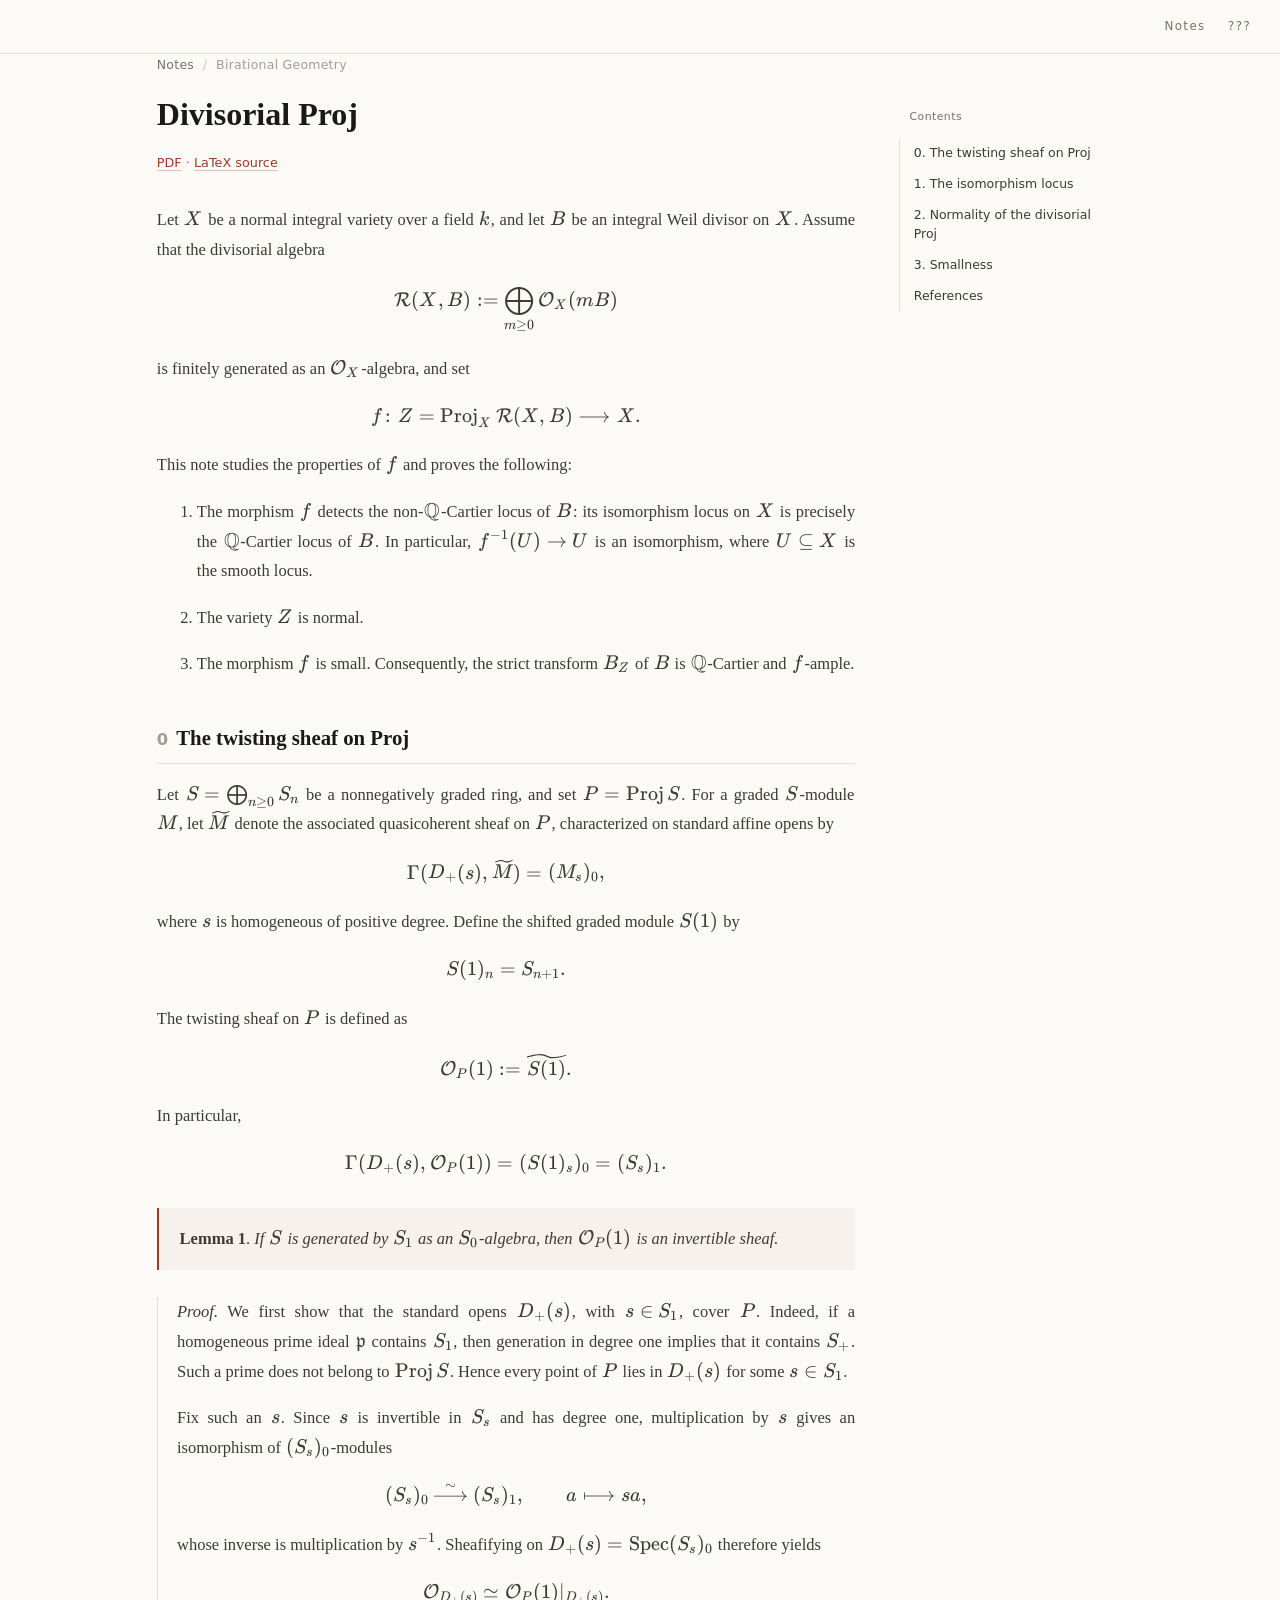
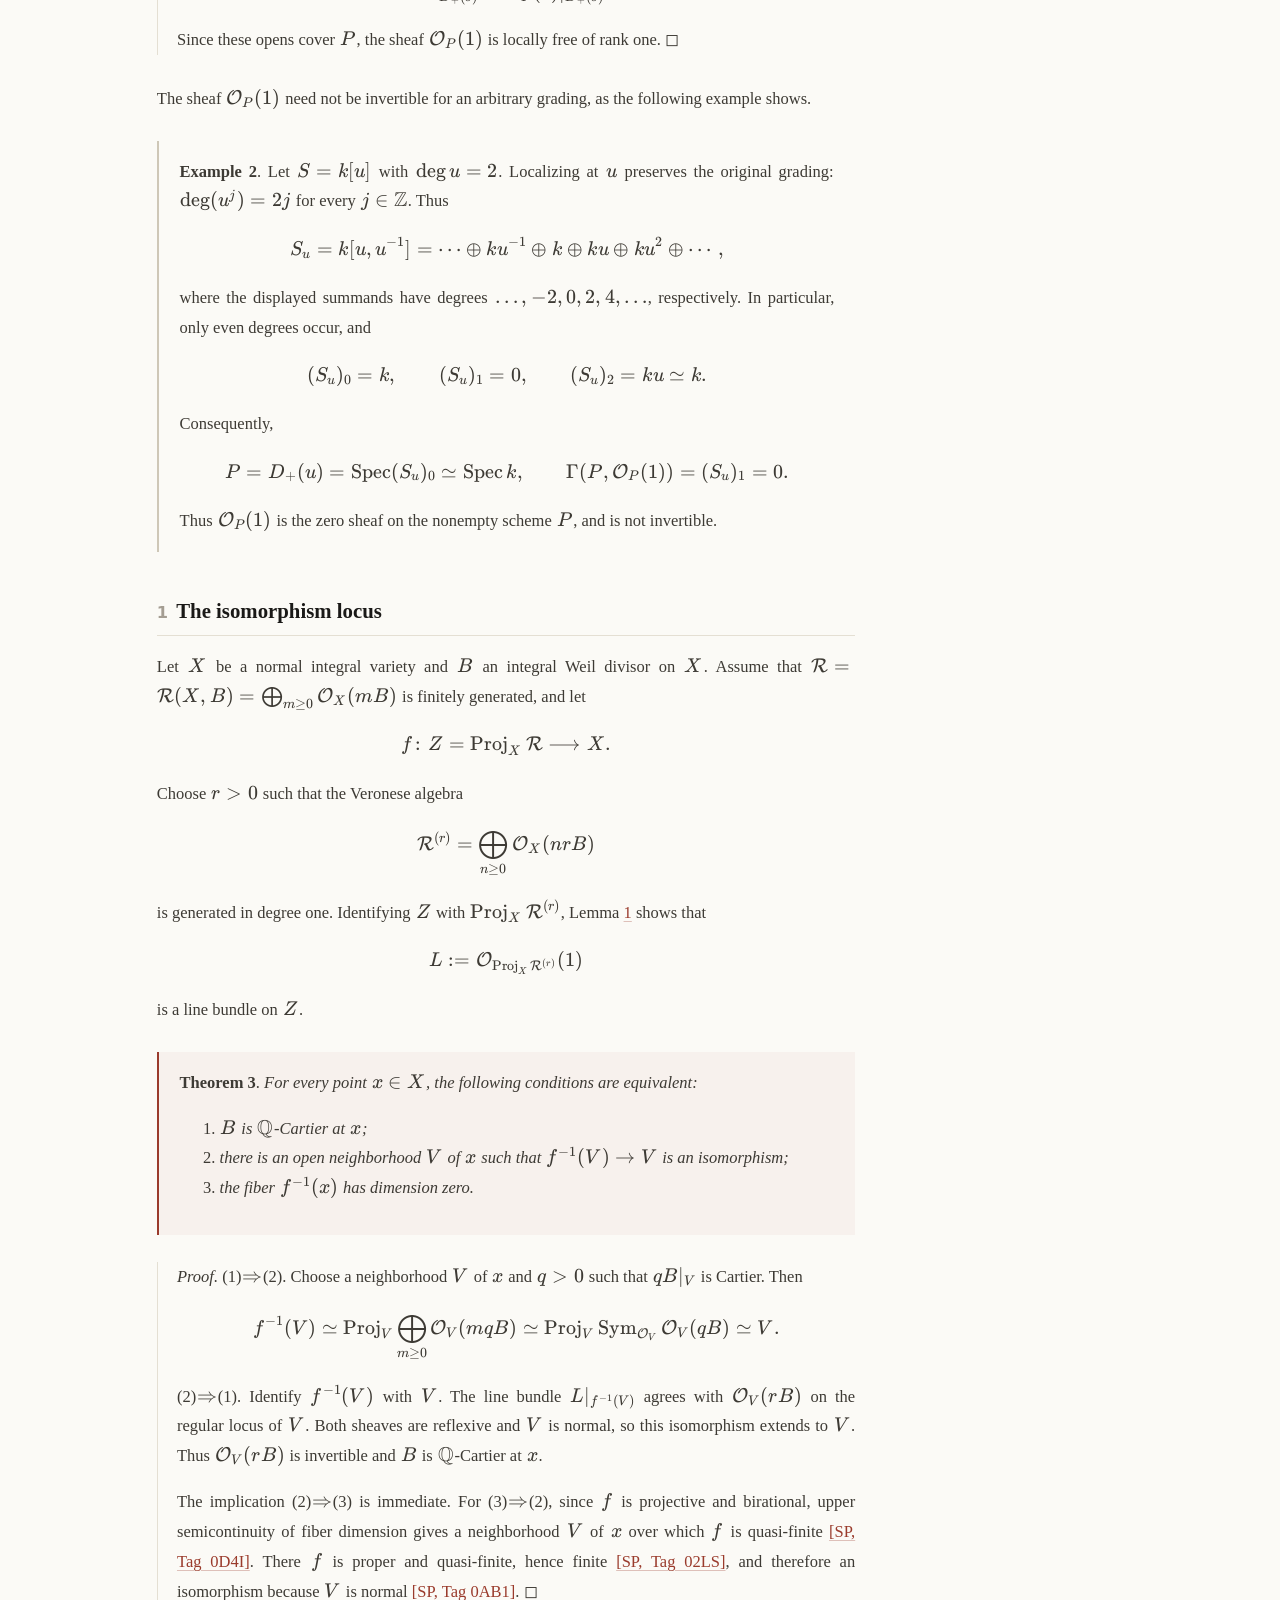
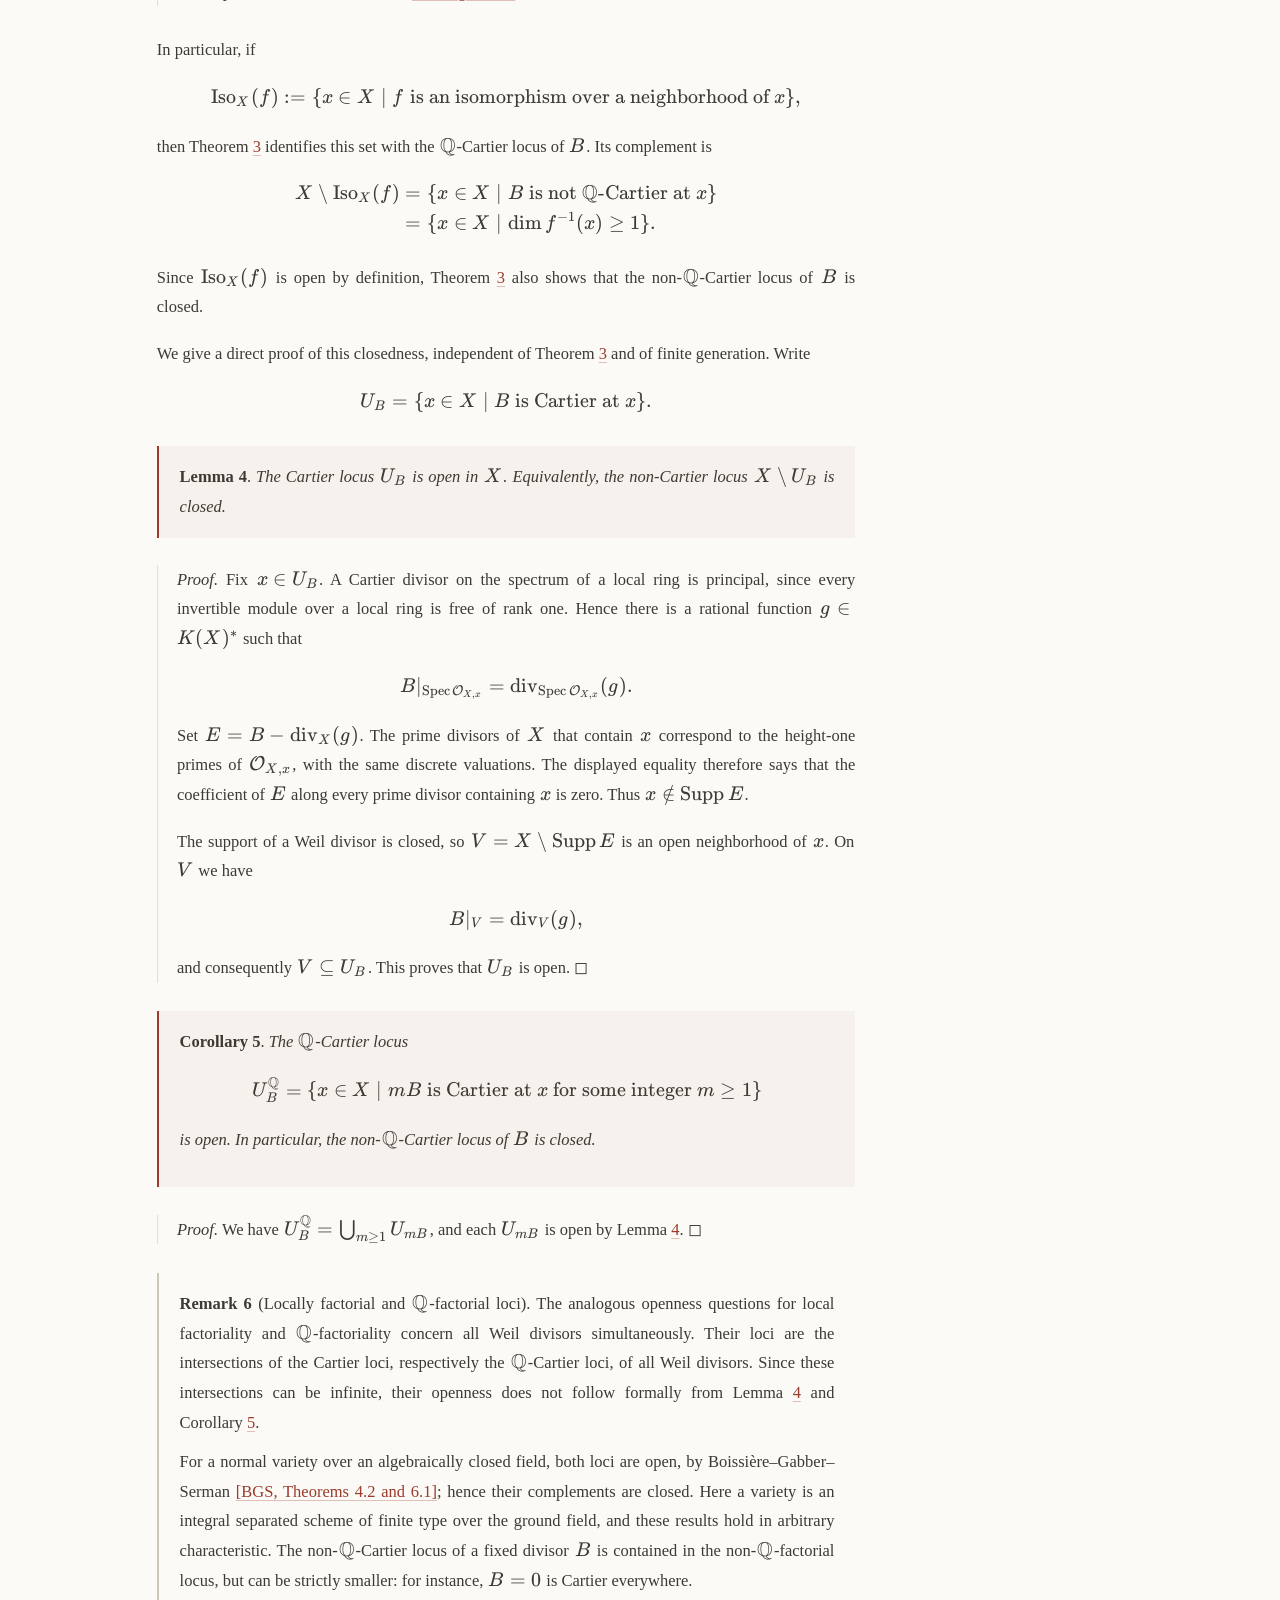
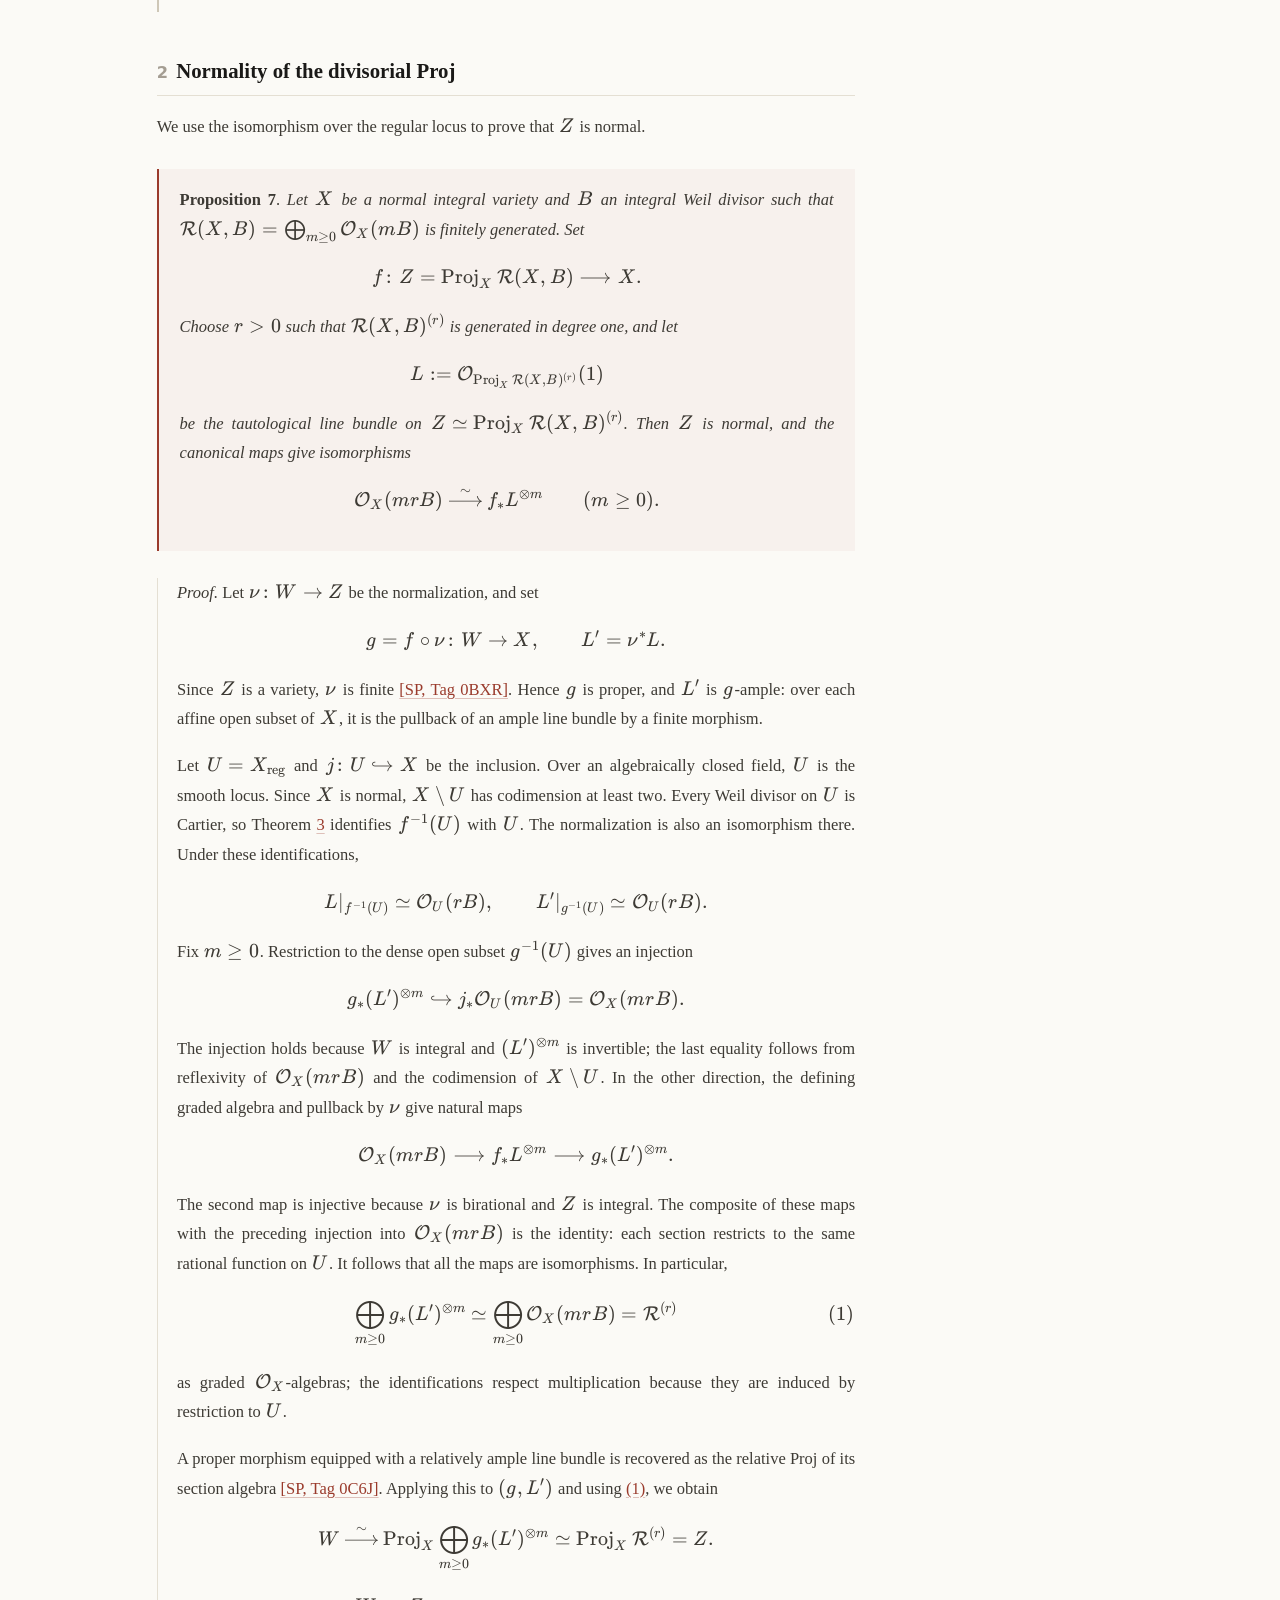
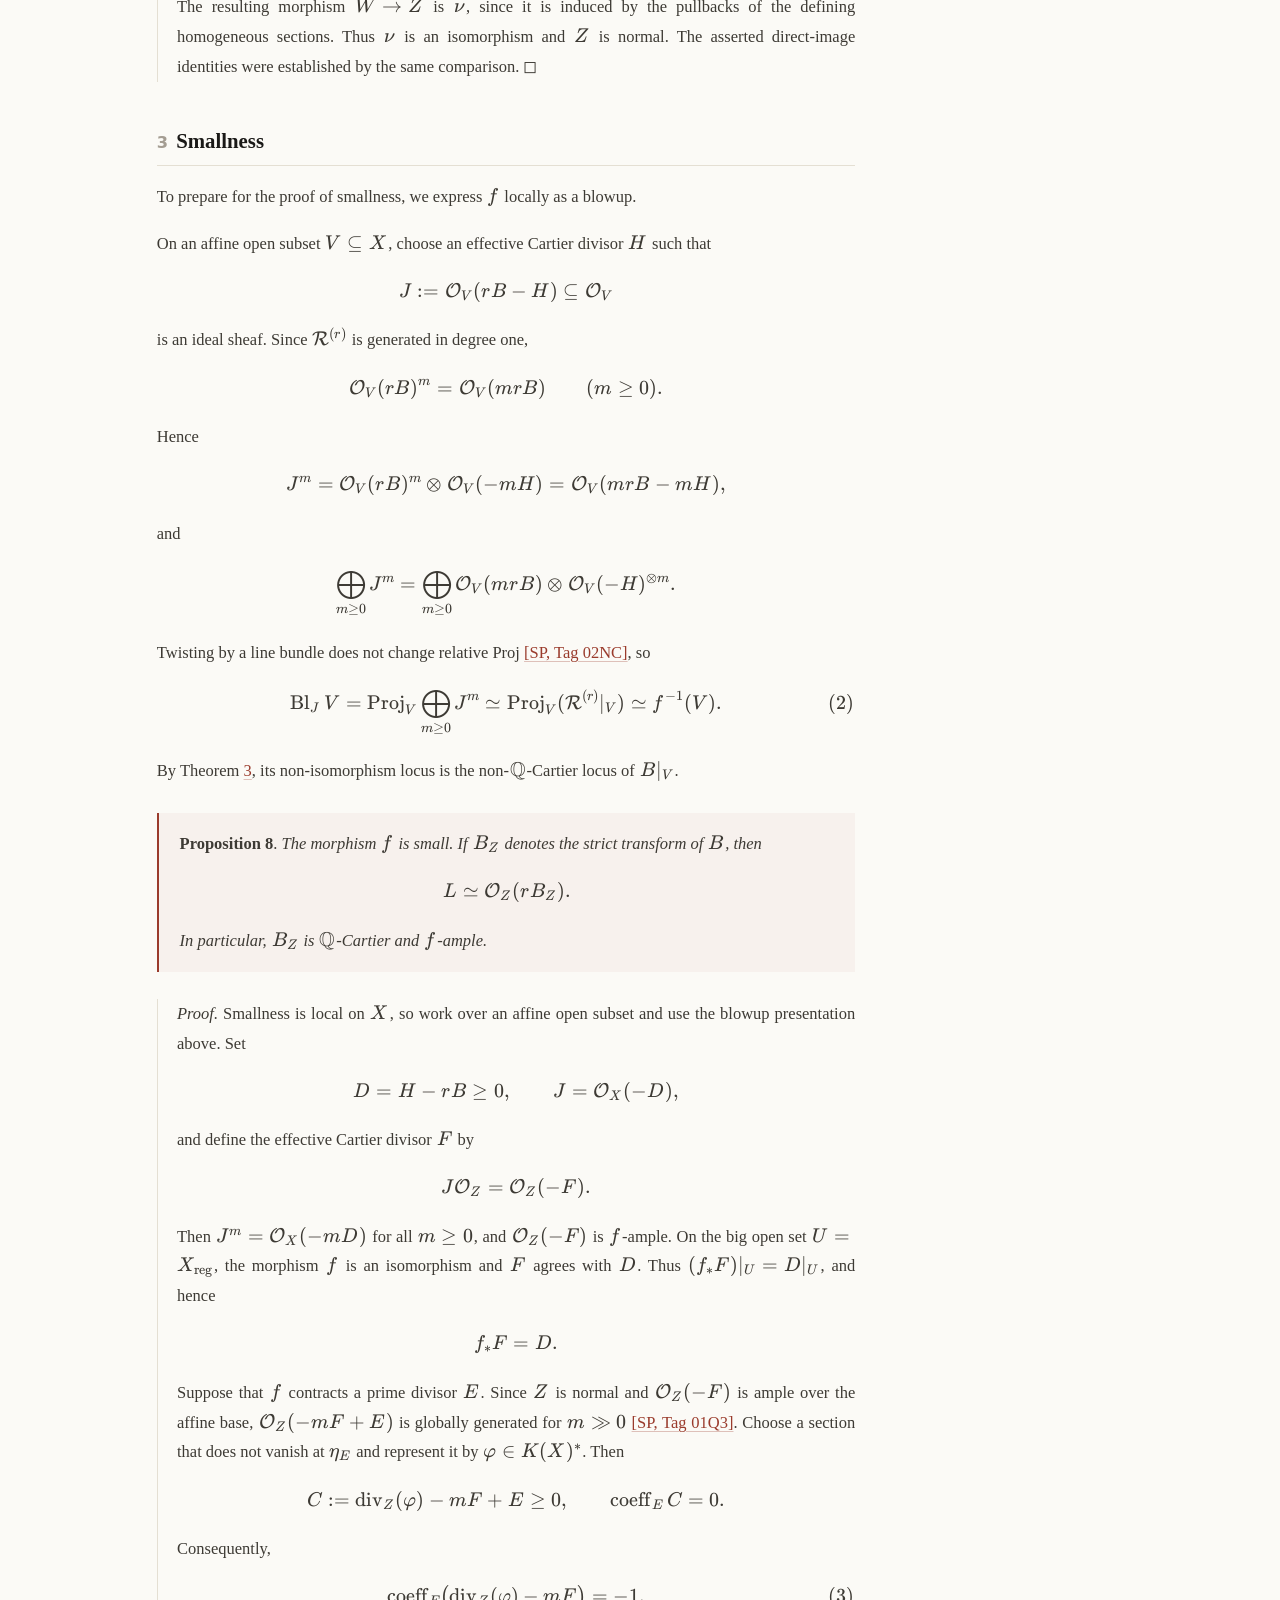
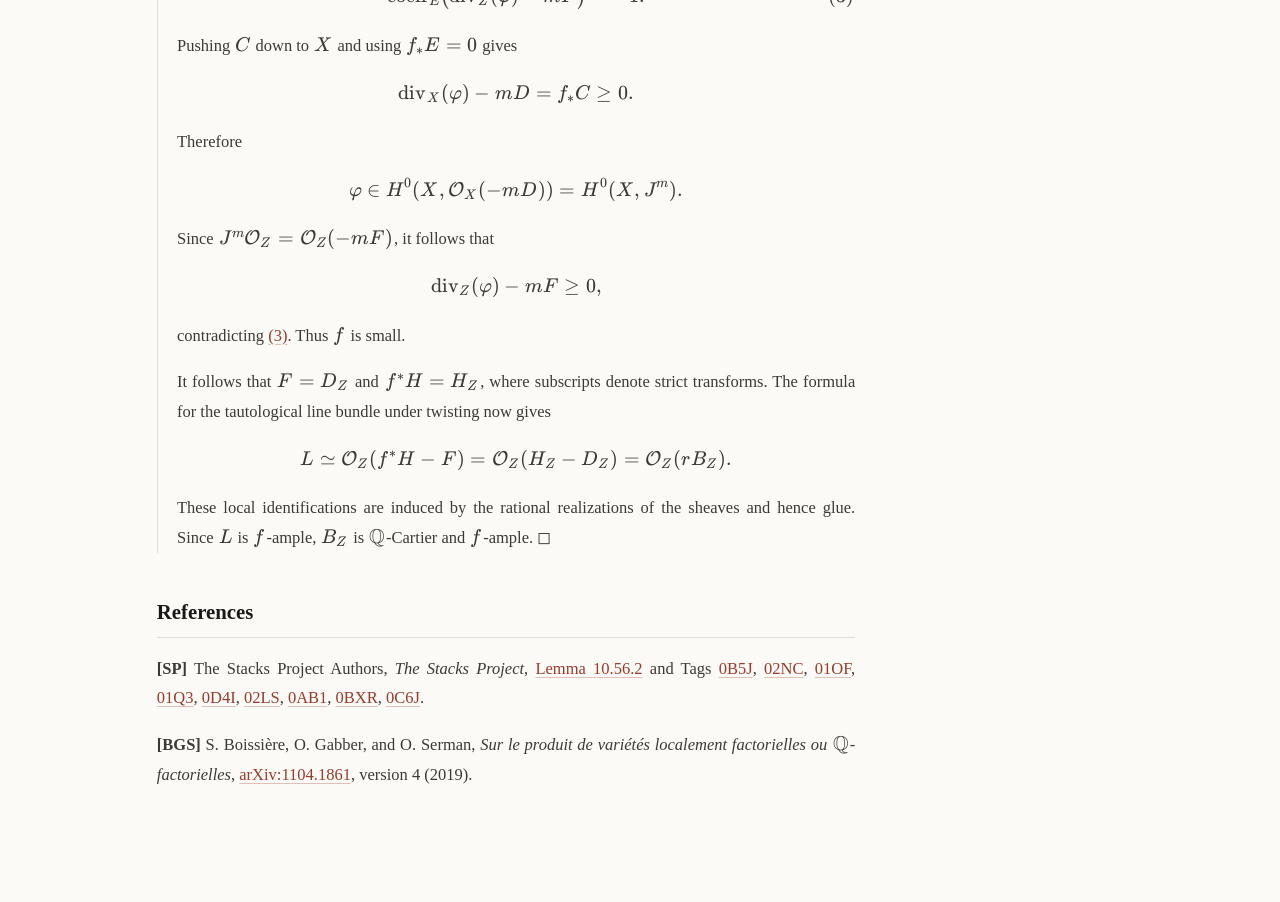
==== commit c228994b: "Move section setup before its main isomorphism theorem" ====
--- a/site/notes/divisorial-proj.html
+++ b/site/notes/divisorial-proj.html
@@ -309,8 +309,7 @@
 and is not invertible.</p>
 </div>
 <h2 id="the-isomorphism-locus"><span class="header-section-number">1</span>The isomorphism locus</h2>
-<div id="prop:isomorphism-locus" class="proposition">
-<p><strong>Proposition 3</strong>. <em>Let
+<p>Let
 <math display="inline" xmlns="http://www.w3.org/1998/Math/MathML"><semantics><mi>X</mi><annotation encoding="application/x-tex">X</annotation></semantics></math>
 be a normal integral variety and
 <math display="inline" xmlns="http://www.w3.org/1998/Math/MathML"><semantics><mi>B</mi><annotation encoding="application/x-tex">B</annotation></semantics></math>
@@ -331,8 +330,9 @@
 Lemma <a href="#lem:degree-one">1</a> shows that
 <math display="block" xmlns="http://www.w3.org/1998/Math/MathML"><semantics><mrow><mi>L</mi><mo>:=</mo><msub><mi mathvariant="script">𝒪</mi><mrow><msub><mrow><mi mathvariant="normal">Proj</mi><mo>&#8289;</mo></mrow><mi>X</mi></msub><msup><mi mathvariant="script">ℛ</mi><mrow><mo stretchy="false" form="prefix">(</mo><mi>r</mi><mo stretchy="false" form="postfix">)</mo></mrow></msup></mrow></msub><mo stretchy="false" form="prefix">(</mo><mn>1</mn><mo stretchy="false" form="postfix">)</mo></mrow><annotation encoding="application/x-tex">L:=\mathcal O_{\mathop{\mathrm{Proj}}_X\mathcal R^{(r)}}(1)</annotation></semantics></math>
 is a line bundle on
-<math display="inline" xmlns="http://www.w3.org/1998/Math/MathML"><semantics><mi>Z</mi><annotation encoding="application/x-tex">Z</annotation></semantics></math>.
-For every point
+<math display="inline" xmlns="http://www.w3.org/1998/Math/MathML"><semantics><mi>Z</mi><annotation encoding="application/x-tex">Z</annotation></semantics></math>.</p>
+<div id="prop:isomorphism-locus" class="theorem">
+<p><strong>Theorem 3</strong>. <em>For every point
 <math display="inline" xmlns="http://www.w3.org/1998/Math/MathML"><semantics><mrow><mi>x</mi><mo>∈</mo><mi>X</mi></mrow><annotation encoding="application/x-tex">x\in X</annotation></semantics></math>,
 the following conditions are equivalent:</em></p>
 <ol>
@@ -418,7 +418,7 @@
 <p>In particular, if
 <math display="block" xmlns="http://www.w3.org/1998/Math/MathML"><semantics><mrow><msub><mrow><mi mathvariant="normal">Iso</mi><mo>&#8289;</mo></mrow><mi>X</mi></msub><mo stretchy="false" form="prefix">(</mo><mi>f</mi><mo stretchy="false" form="postfix">)</mo><mo>:=</mo><mo stretchy="false" form="prefix">{</mo><mi>x</mi><mo>∈</mo><mi>X</mi><mo>∣</mo><mi>f</mi><mrow><mspace width="0.333em"></mspace><mtext mathvariant="normal"> is an isomorphism over a neighborhood of </mtext><mspace width="0.333em"></mspace></mrow><mi>x</mi><mo stretchy="false" form="postfix">}</mo><mo>,</mo></mrow><annotation encoding="application/x-tex">\operatorname{Iso}_X(f)
  :=\{x\in X\mid f\text{ is an isomorphism over a neighborhood of }x\},</annotation></semantics></math>
-then Proposition <a href="#prop:isomorphism-locus">3</a> identifies this
+then Theorem <a href="#prop:isomorphism-locus">3</a> identifies this
 set with the
 <math display="inline" xmlns="http://www.w3.org/1998/Math/MathML"><semantics><mi mathvariant="double-struck">ℚ</mi><annotation encoding="application/x-tex">\mathbb Q</annotation></semantics></math>-Cartier
 locus of
@@ -430,14 +430,14 @@
  &amp;=\{x\in X\mid\dim f^{-1}(x)\ge1\}.
  \end{aligned}</annotation></semantics></math> Since
 <math display="inline" xmlns="http://www.w3.org/1998/Math/MathML"><semantics><mrow><msub><mrow><mi mathvariant="normal">Iso</mi><mo>&#8289;</mo></mrow><mi>X</mi></msub><mo stretchy="false" form="prefix">(</mo><mi>f</mi><mo stretchy="false" form="postfix">)</mo></mrow><annotation encoding="application/x-tex">\operatorname{Iso}_X(f)</annotation></semantics></math>
-is open by definition, Proposition <a
+is open by definition, Theorem <a
 href="#prop:isomorphism-locus">3</a> also shows that the
 non-<math display="inline" xmlns="http://www.w3.org/1998/Math/MathML"><semantics><mi mathvariant="double-struck">ℚ</mi><annotation encoding="application/x-tex">\mathbb Q</annotation></semantics></math>-Cartier
 locus of
 <math display="inline" xmlns="http://www.w3.org/1998/Math/MathML"><semantics><mi>B</mi><annotation encoding="application/x-tex">B</annotation></semantics></math>
 is closed.</p>
 <p>We give a direct proof of this closedness, independent of
-Proposition <a href="#prop:isomorphism-locus">3</a> and of finite
+Theorem <a href="#prop:isomorphism-locus">3</a> and of finite
 generation. Write
 <math display="block" xmlns="http://www.w3.org/1998/Math/MathML"><semantics><mrow><msub><mi>U</mi><mi>B</mi></msub><mo>=</mo><mo stretchy="false" form="prefix">{</mo><mi>x</mi><mo>∈</mo><mi>X</mi><mo>∣</mo><mi>B</mi><mrow><mspace width="0.333em"></mspace><mtext mathvariant="normal"> is Cartier at </mtext><mspace width="0.333em"></mspace></mrow><mi>x</mi><mo stretchy="false" form="postfix">}</mo><mi>.</mi></mrow><annotation encoding="application/x-tex">U_B=\{x\in X\mid B\text{ is Cartier at }x\}.</annotation></semantics></math></p>
 <div id="lem:cartier-locus" class="lemma">
@@ -593,7 +593,7 @@
 <math display="inline" xmlns="http://www.w3.org/1998/Math/MathML"><semantics><mrow><mi>X</mi><mo>\</mo><mi>U</mi></mrow><annotation encoding="application/x-tex">X\setminus U</annotation></semantics></math>
 has codimension at least two. Every Weil divisor on
 <math display="inline" xmlns="http://www.w3.org/1998/Math/MathML"><semantics><mi>U</mi><annotation encoding="application/x-tex">U</annotation></semantics></math>
-is Cartier, so Proposition <a href="#prop:isomorphism-locus">3</a>
+is Cartier, so Theorem <a href="#prop:isomorphism-locus">3</a>
 identifies
 <math display="inline" xmlns="http://www.w3.org/1998/Math/MathML"><semantics><mrow><msup><mi>f</mi><mrow><mi>−</mi><mn>1</mn></mrow></msup><mo stretchy="false" form="prefix">(</mo><mi>U</mi><mo stretchy="false" form="postfix">)</mo></mrow><annotation encoding="application/x-tex">f^{-1}(U)</annotation></semantics></math>
 with
@@ -692,7 +692,7 @@
  =\mathop{\mathrm{Proj}}_V\bigoplus_{m\ge0}J^m
  \simeq\mathop{\mathrm{Proj}}_V(\mathcal R^{(r)}|_V)
  \simeq f^{-1}(V).
-\tag{2}</annotation></semantics></math> By Proposition <a
+\tag{2}</annotation></semantics></math> By Theorem <a
 href="#prop:isomorphism-locus">3</a>, its non-isomorphism locus is the
 non-<math display="inline" xmlns="http://www.w3.org/1998/Math/MathML"><semantics><mi mathvariant="double-struck">ℚ</mi><annotation encoding="application/x-tex">\mathbb Q</annotation></semantics></math>-Cartier
 locus of
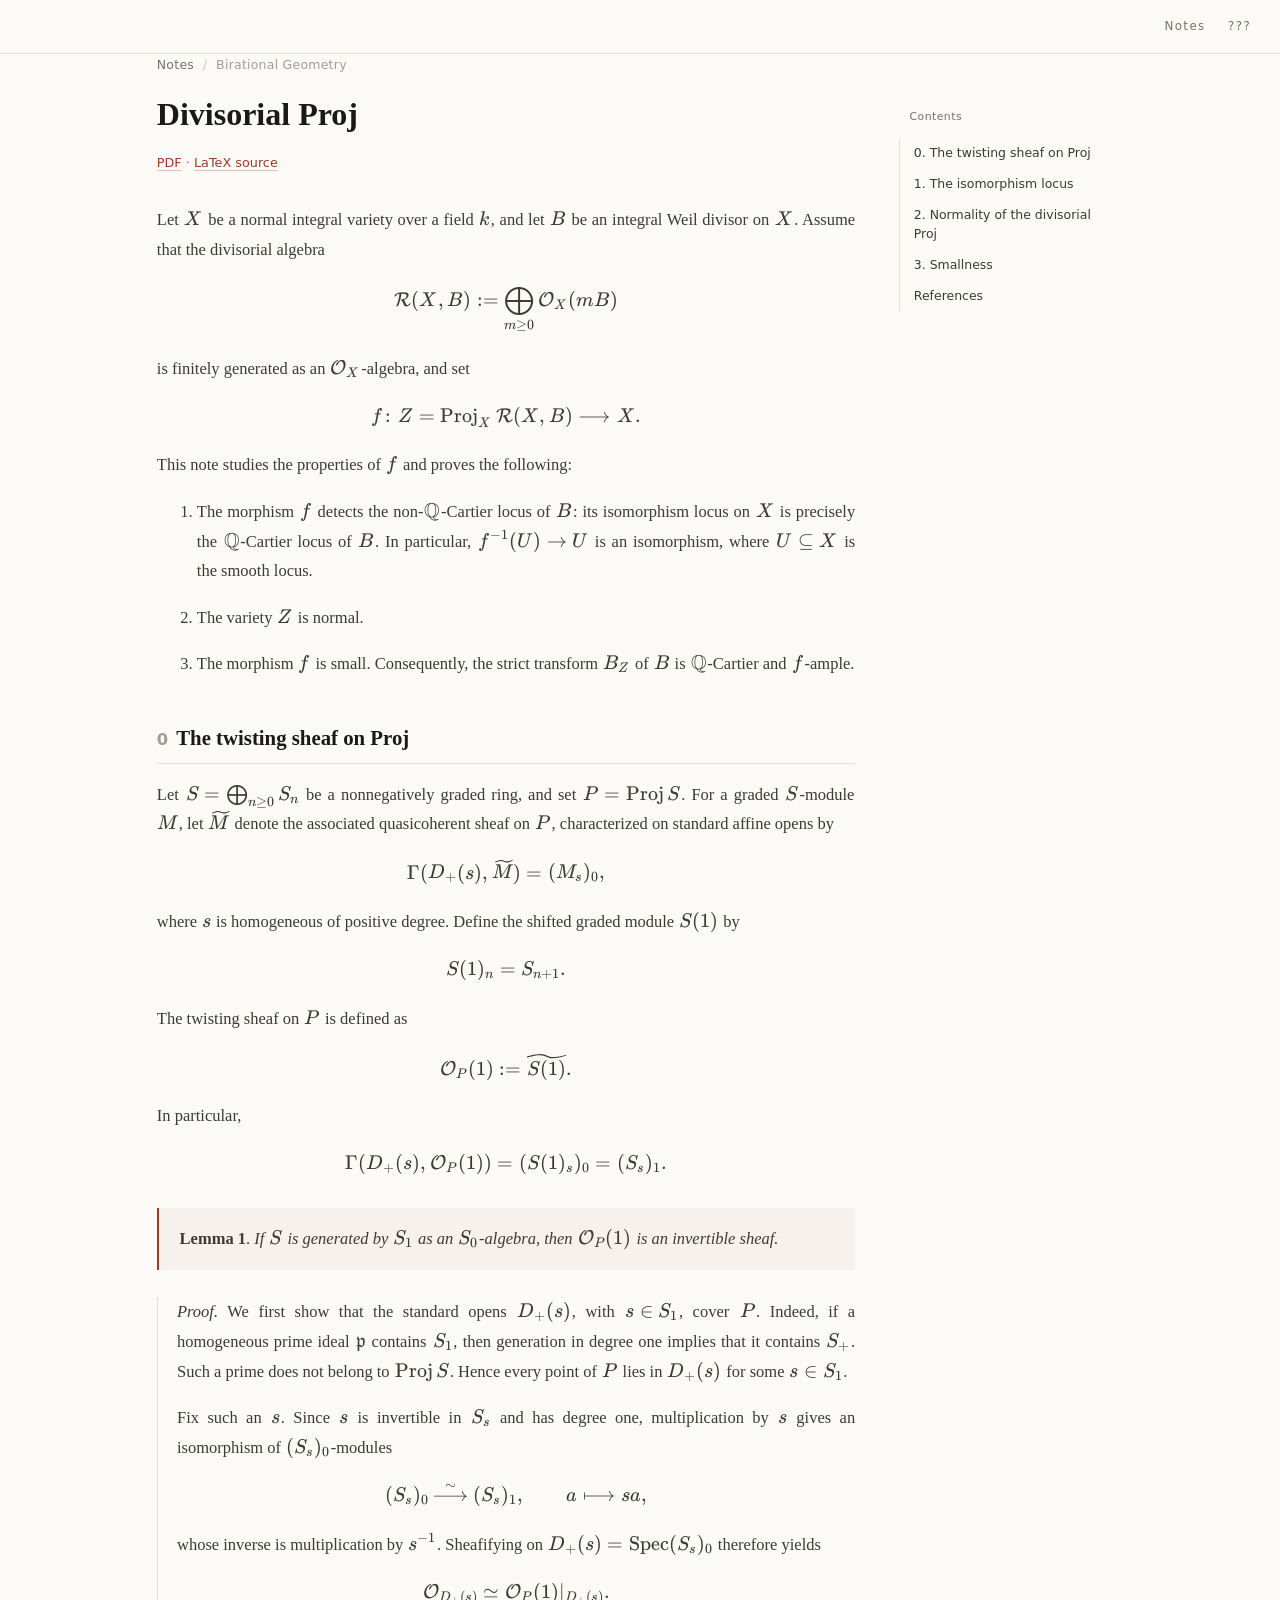
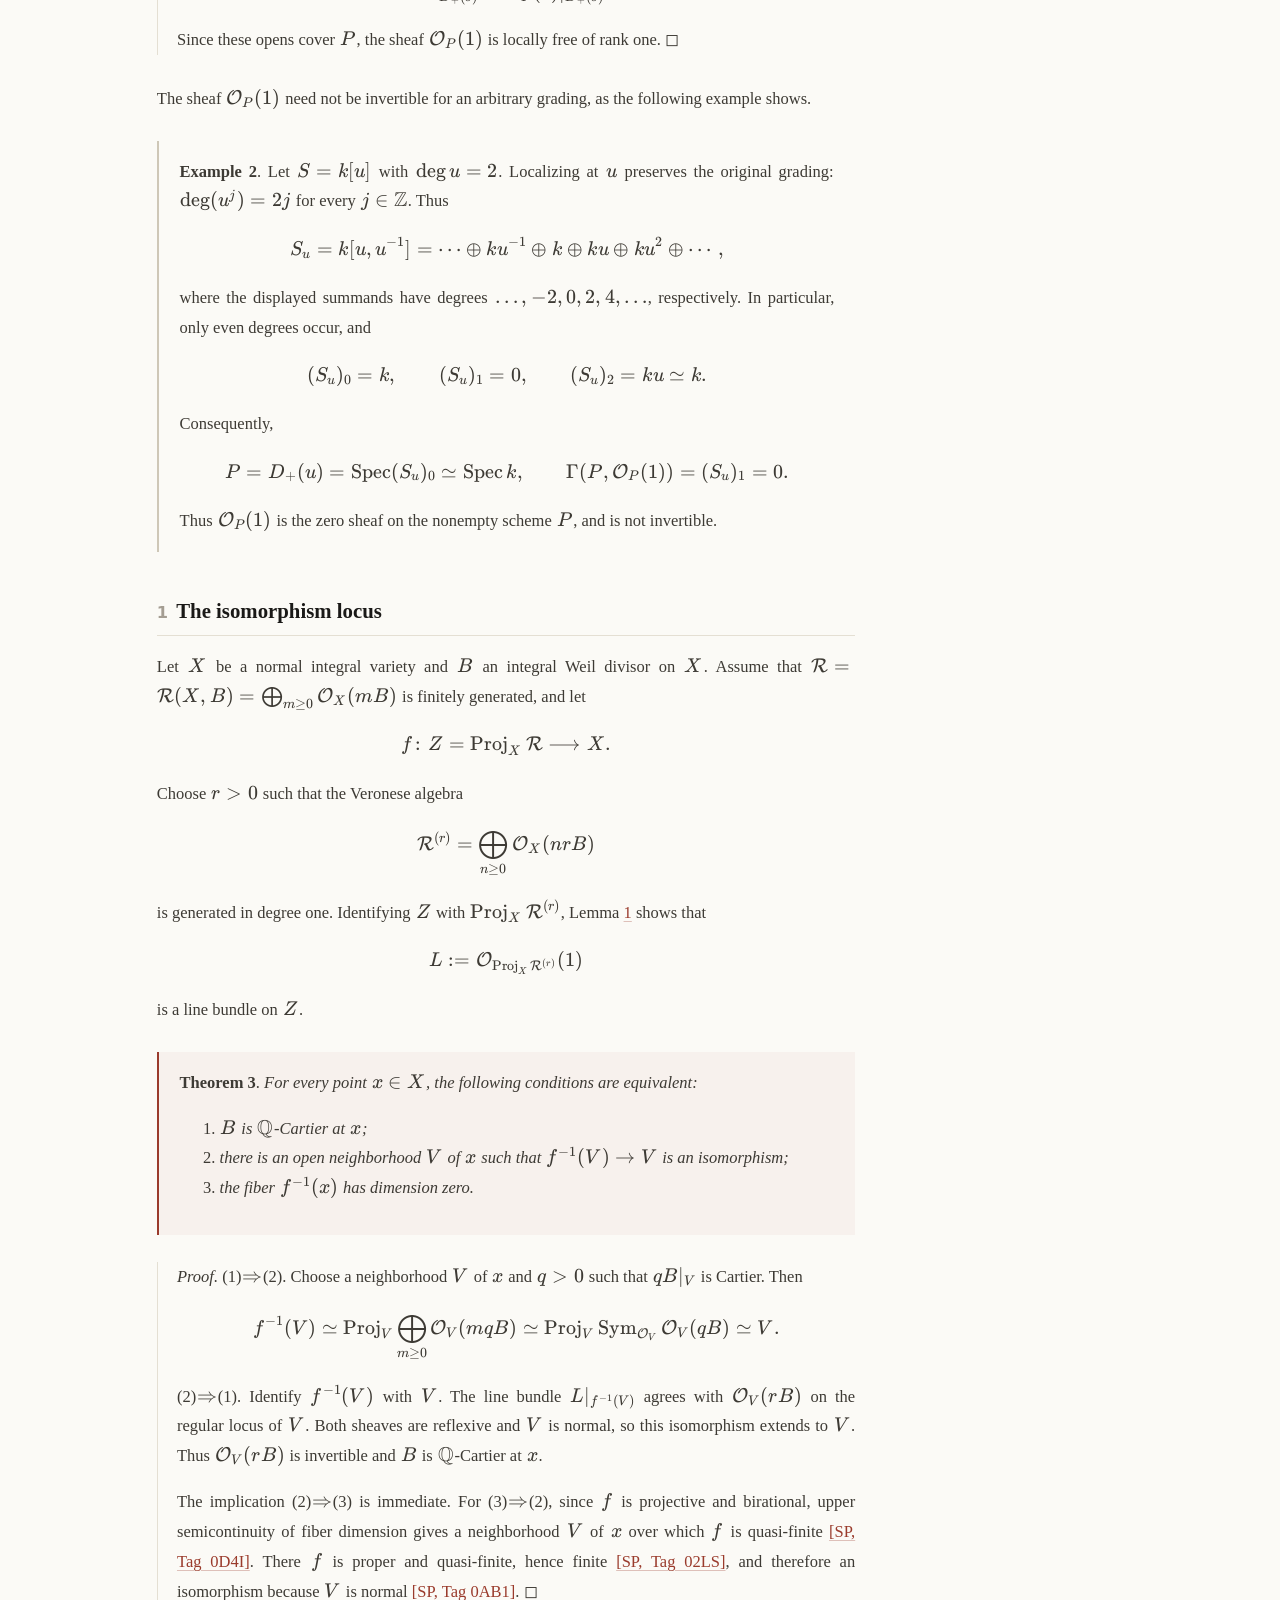
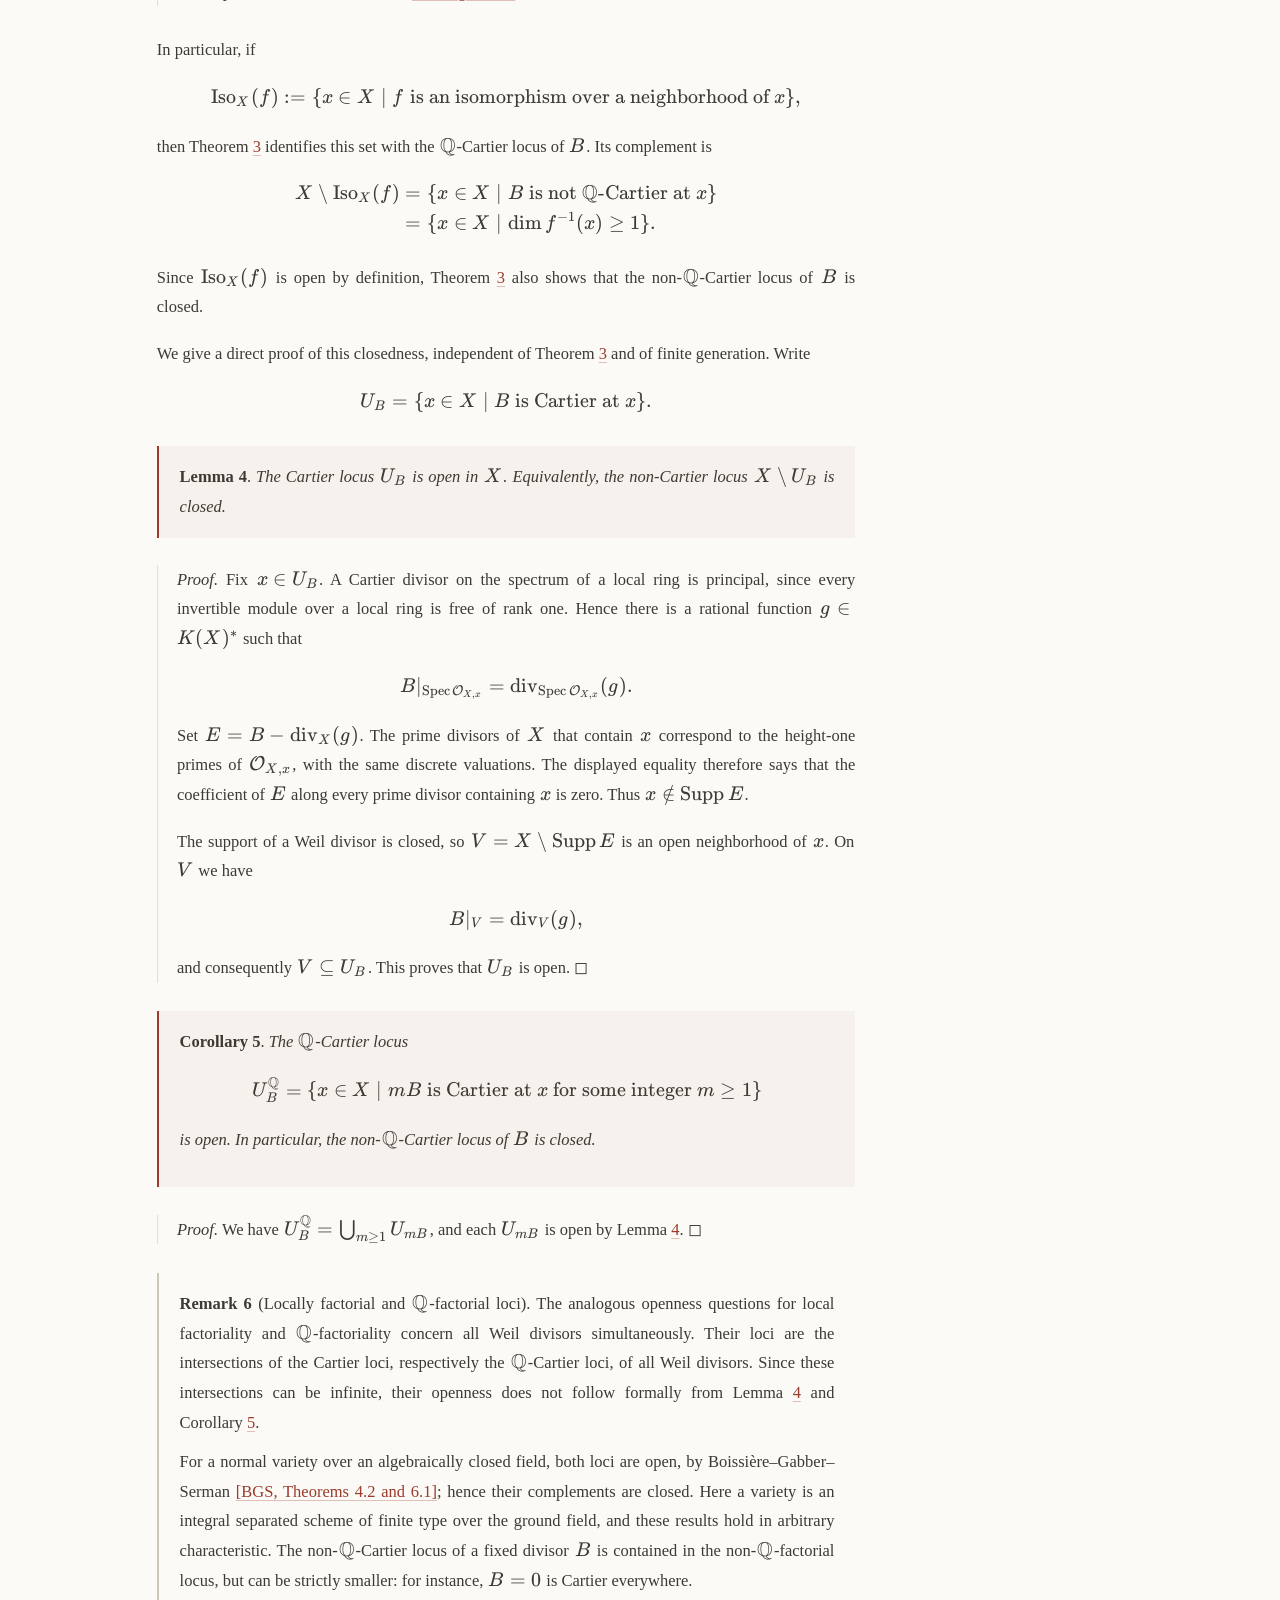
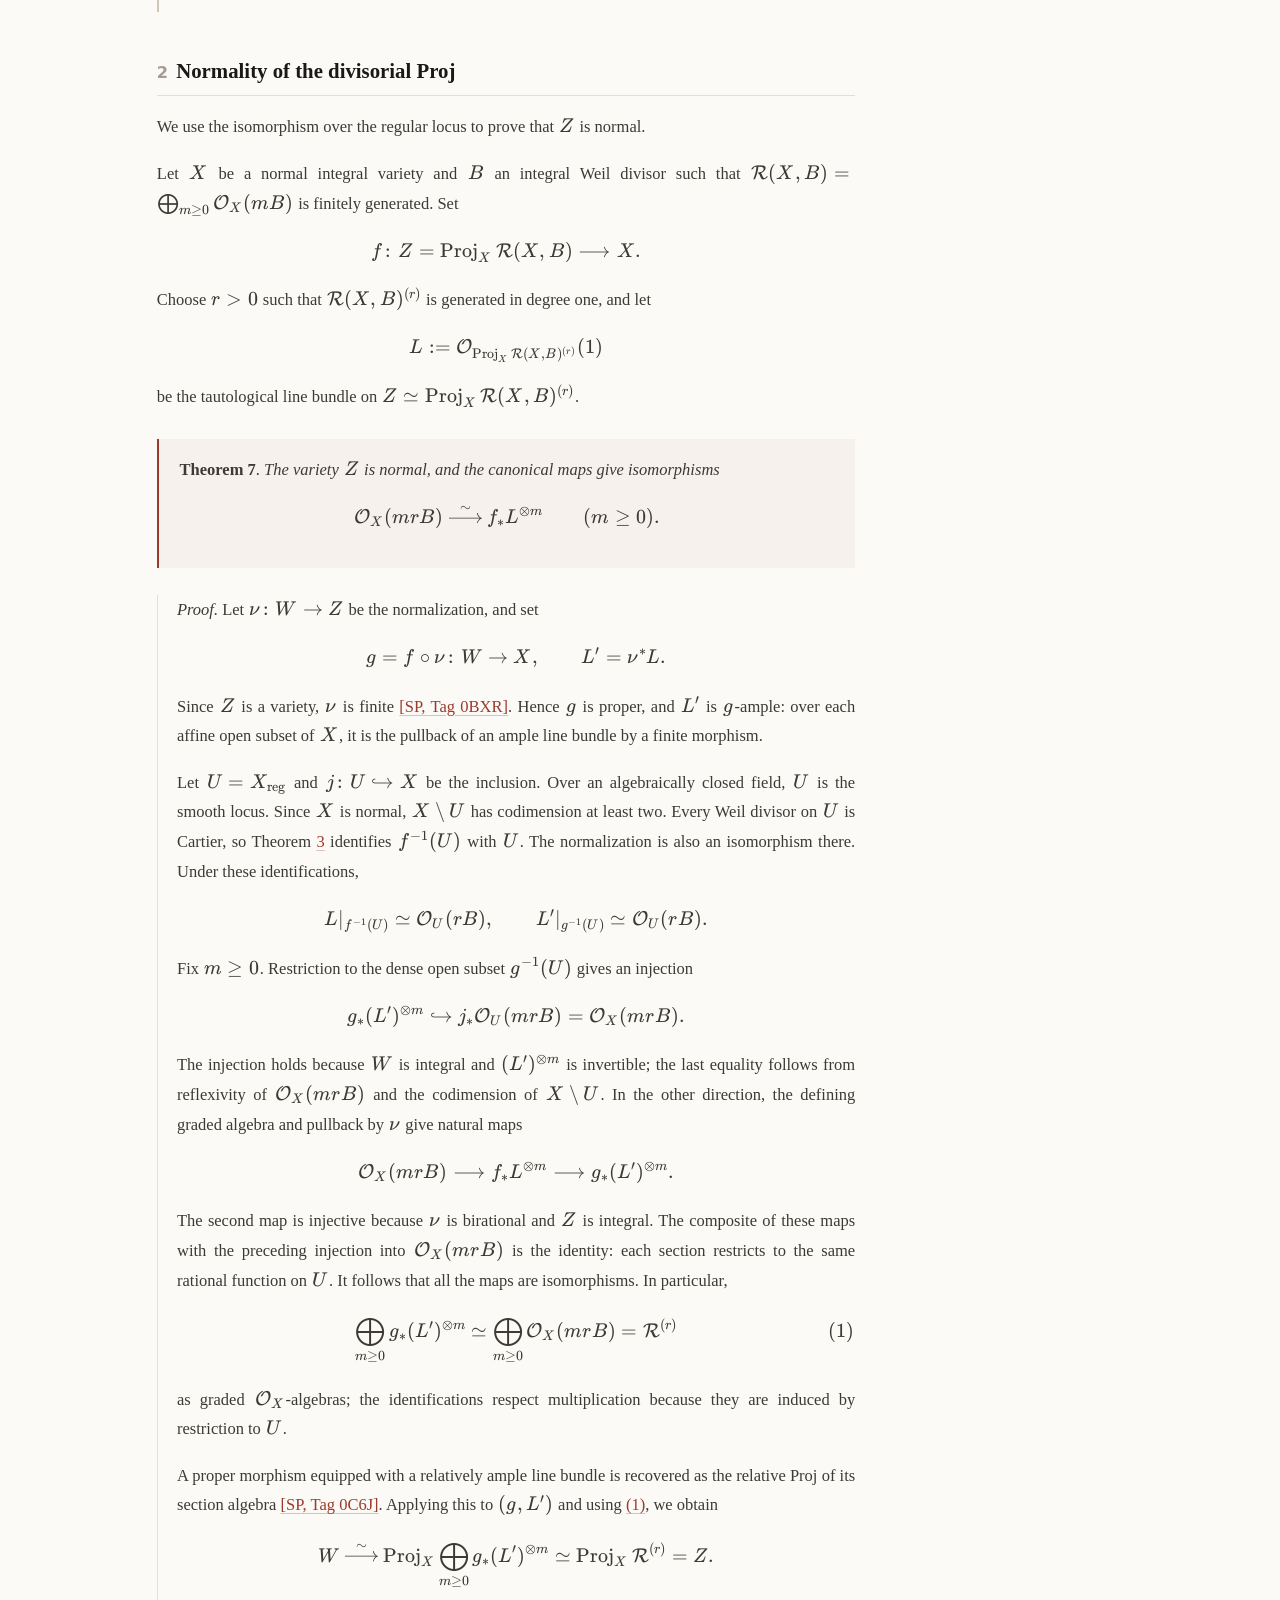
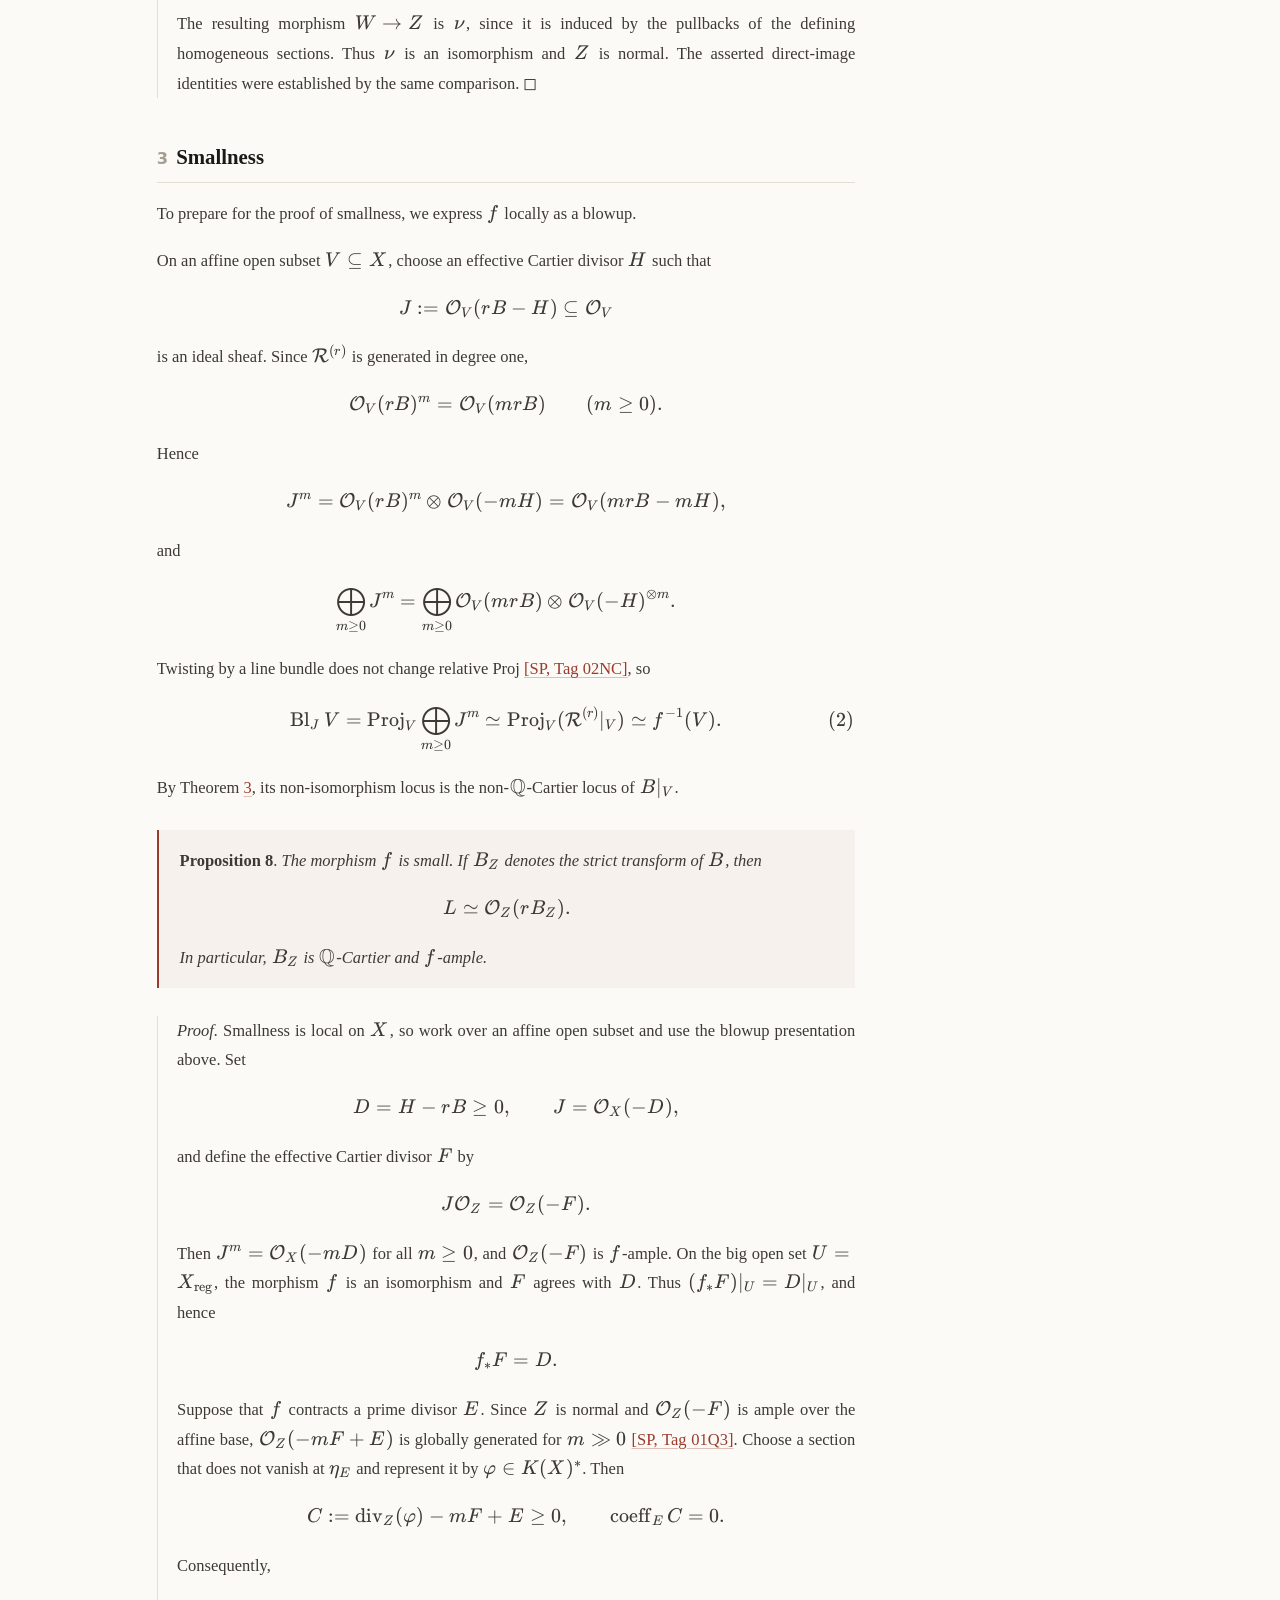
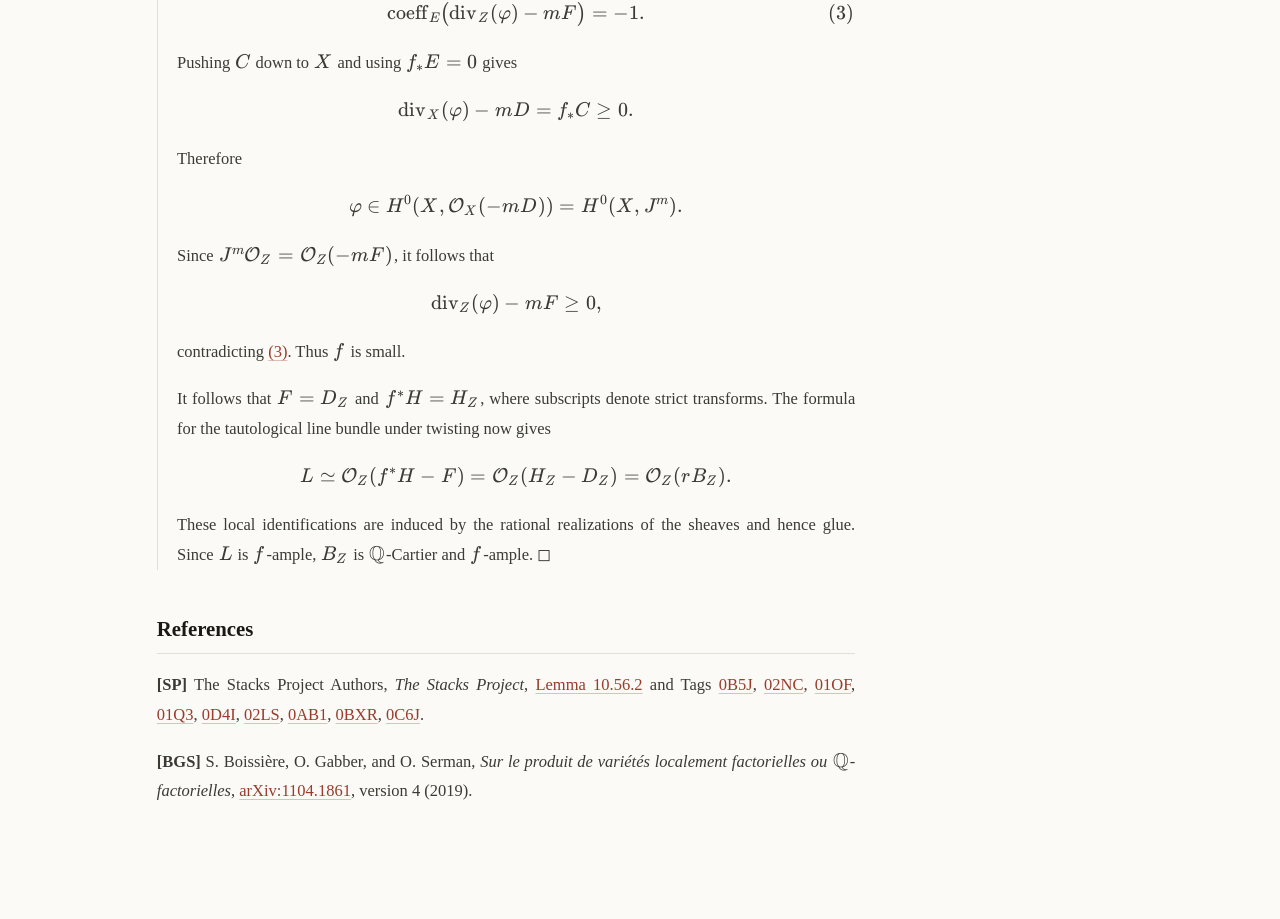
==== commit d658197d: "Move normality setup before its main theorem" ====
--- a/site/notes/divisorial-proj.html
+++ b/site/notes/divisorial-proj.html
@@ -540,8 +540,7 @@
 <p>We use the isomorphism over the regular locus to prove that
 <math display="inline" xmlns="http://www.w3.org/1998/Math/MathML"><semantics><mi>Z</mi><annotation encoding="application/x-tex">Z</annotation></semantics></math>
 is normal.</p>
-<div id="prop:normality" class="proposition">
-<p><strong>Proposition 7</strong>. <em>Let
+<p>Let
 <math display="inline" xmlns="http://www.w3.org/1998/Math/MathML"><semantics><mi>X</mi><annotation encoding="application/x-tex">X</annotation></semantics></math>
 be a normal integral variety and
 <math display="inline" xmlns="http://www.w3.org/1998/Math/MathML"><semantics><mi>B</mi><annotation encoding="application/x-tex">B</annotation></semantics></math>
@@ -556,9 +555,9 @@
 is generated in degree one, and let
 <math display="block" xmlns="http://www.w3.org/1998/Math/MathML"><semantics><mrow><mi>L</mi><mo>:=</mo><msub><mi mathvariant="script">𝒪</mi><mrow><msub><mrow><mi mathvariant="normal">Proj</mi><mo>&#8289;</mo></mrow><mi>X</mi></msub><mi mathvariant="script">ℛ</mi><mo stretchy="false" form="prefix">(</mo><mi>X</mi><mo>,</mo><mi>B</mi><msup><mo stretchy="false" form="postfix">)</mo><mrow><mo stretchy="false" form="prefix">(</mo><mi>r</mi><mo stretchy="false" form="postfix">)</mo></mrow></msup></mrow></msub><mo stretchy="false" form="prefix">(</mo><mn>1</mn><mo stretchy="false" form="postfix">)</mo></mrow><annotation encoding="application/x-tex">L:=\mathcal O_{\mathop{\mathrm{Proj}}_X\mathcal R(X,B)^{(r)}}(1)</annotation></semantics></math>
 be the tautological line bundle on
-<math display="inline" xmlns="http://www.w3.org/1998/Math/MathML"><semantics><mrow><mi>Z</mi><mo>≃</mo><msub><mrow><mi mathvariant="normal">Proj</mi><mo>&#8289;</mo></mrow><mi>X</mi></msub><mi mathvariant="script">ℛ</mi><mo stretchy="false" form="prefix">(</mo><mi>X</mi><mo>,</mo><mi>B</mi><msup><mo stretchy="false" form="postfix">)</mo><mrow><mo stretchy="false" form="prefix">(</mo><mi>r</mi><mo stretchy="false" form="postfix">)</mo></mrow></msup></mrow><annotation encoding="application/x-tex">Z\simeq\mathop{\mathrm{Proj}}_X\mathcal R(X,B)^{(r)}</annotation></semantics></math>.
-Then
-<math display="inline" xmlns="http://www.w3.org/1998/Math/MathML"><semantics><mi>Z</mi><annotation encoding="application/x-tex">Z</annotation></semantics></math>
+<math display="inline" xmlns="http://www.w3.org/1998/Math/MathML"><semantics><mrow><mi>Z</mi><mo>≃</mo><msub><mrow><mi mathvariant="normal">Proj</mi><mo>&#8289;</mo></mrow><mi>X</mi></msub><mi mathvariant="script">ℛ</mi><mo stretchy="false" form="prefix">(</mo><mi>X</mi><mo>,</mo><mi>B</mi><msup><mo stretchy="false" form="postfix">)</mo><mrow><mo stretchy="false" form="prefix">(</mo><mi>r</mi><mo stretchy="false" form="postfix">)</mo></mrow></msup></mrow><annotation encoding="application/x-tex">Z\simeq\mathop{\mathrm{Proj}}_X\mathcal R(X,B)^{(r)}</annotation></semantics></math>.</p>
+<div id="prop:normality" class="theorem">
+<p><strong>Theorem 7</strong>. <em>The variety <math display="inline" xmlns="http://www.w3.org/1998/Math/MathML"><semantics><mi>Z</mi><annotation encoding="application/x-tex">Z</annotation></semantics></math>
 is normal, and the canonical maps give isomorphisms
 <math display="block" xmlns="http://www.w3.org/1998/Math/MathML"><semantics><mrow><msub><mi mathvariant="script">𝒪</mi><mi>X</mi></msub><mo stretchy="false" form="prefix">(</mo><mi>m</mi><mi>r</mi><mi>B</mi><mo stretchy="false" form="postfix">)</mo><mover><mo>→</mo><mrow><mspace width="0.222em"></mspace><mo>∼</mo><mspace width="0.222em"></mspace></mrow></mover><msub><mi>f</mi><mo>*</mo></msub><msup><mi>L</mi><mrow><mi>⊗</mi><mi>m</mi></mrow></msup><mspace width="2.0em"></mspace><mo stretchy="false" form="prefix">(</mo><mi>m</mi><mo>≥</mo><mn>0</mn><mo stretchy="false" form="postfix">)</mo><mi>.</mi></mrow><annotation encoding="application/x-tex">\mathcal O_X(mrB)\xrightarrow{\ \sim\ }f_*L^{\otimes m}
  \qquad(m\ge0).</annotation></semantics></math></em></p>
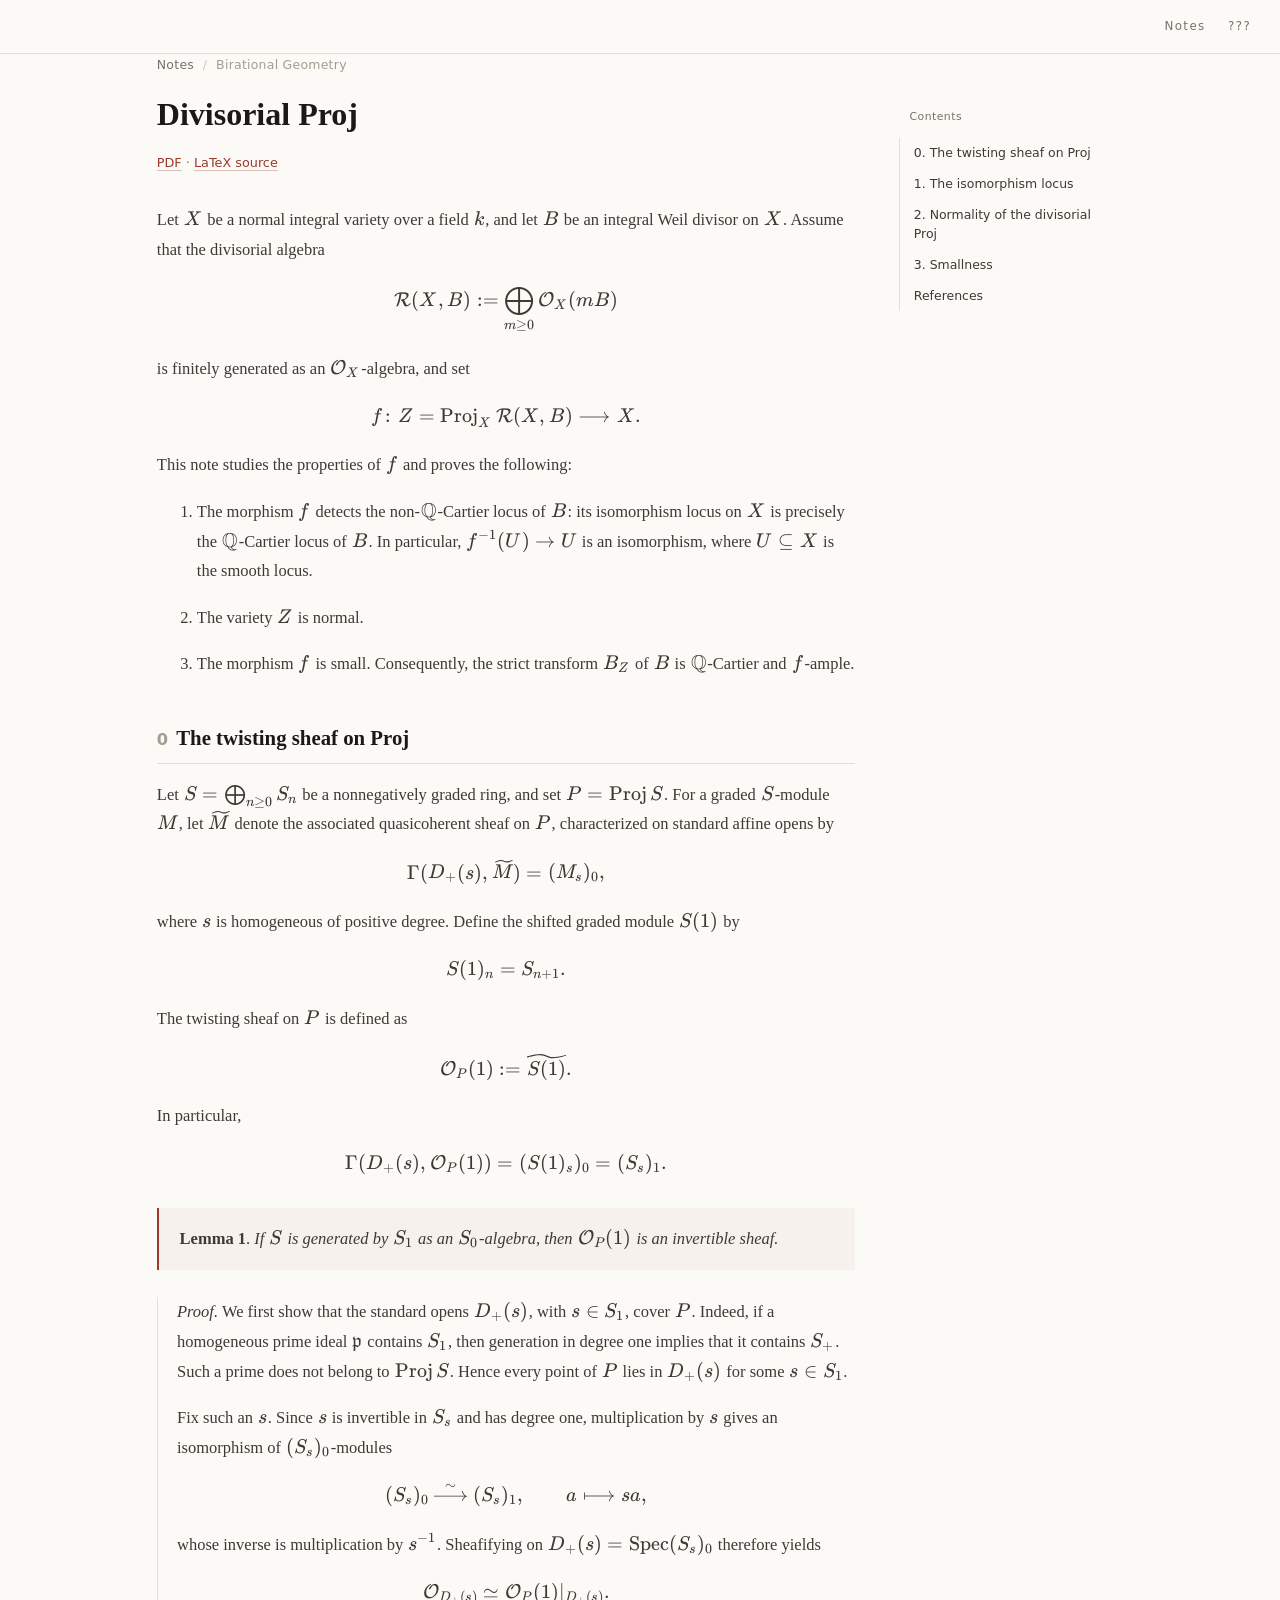
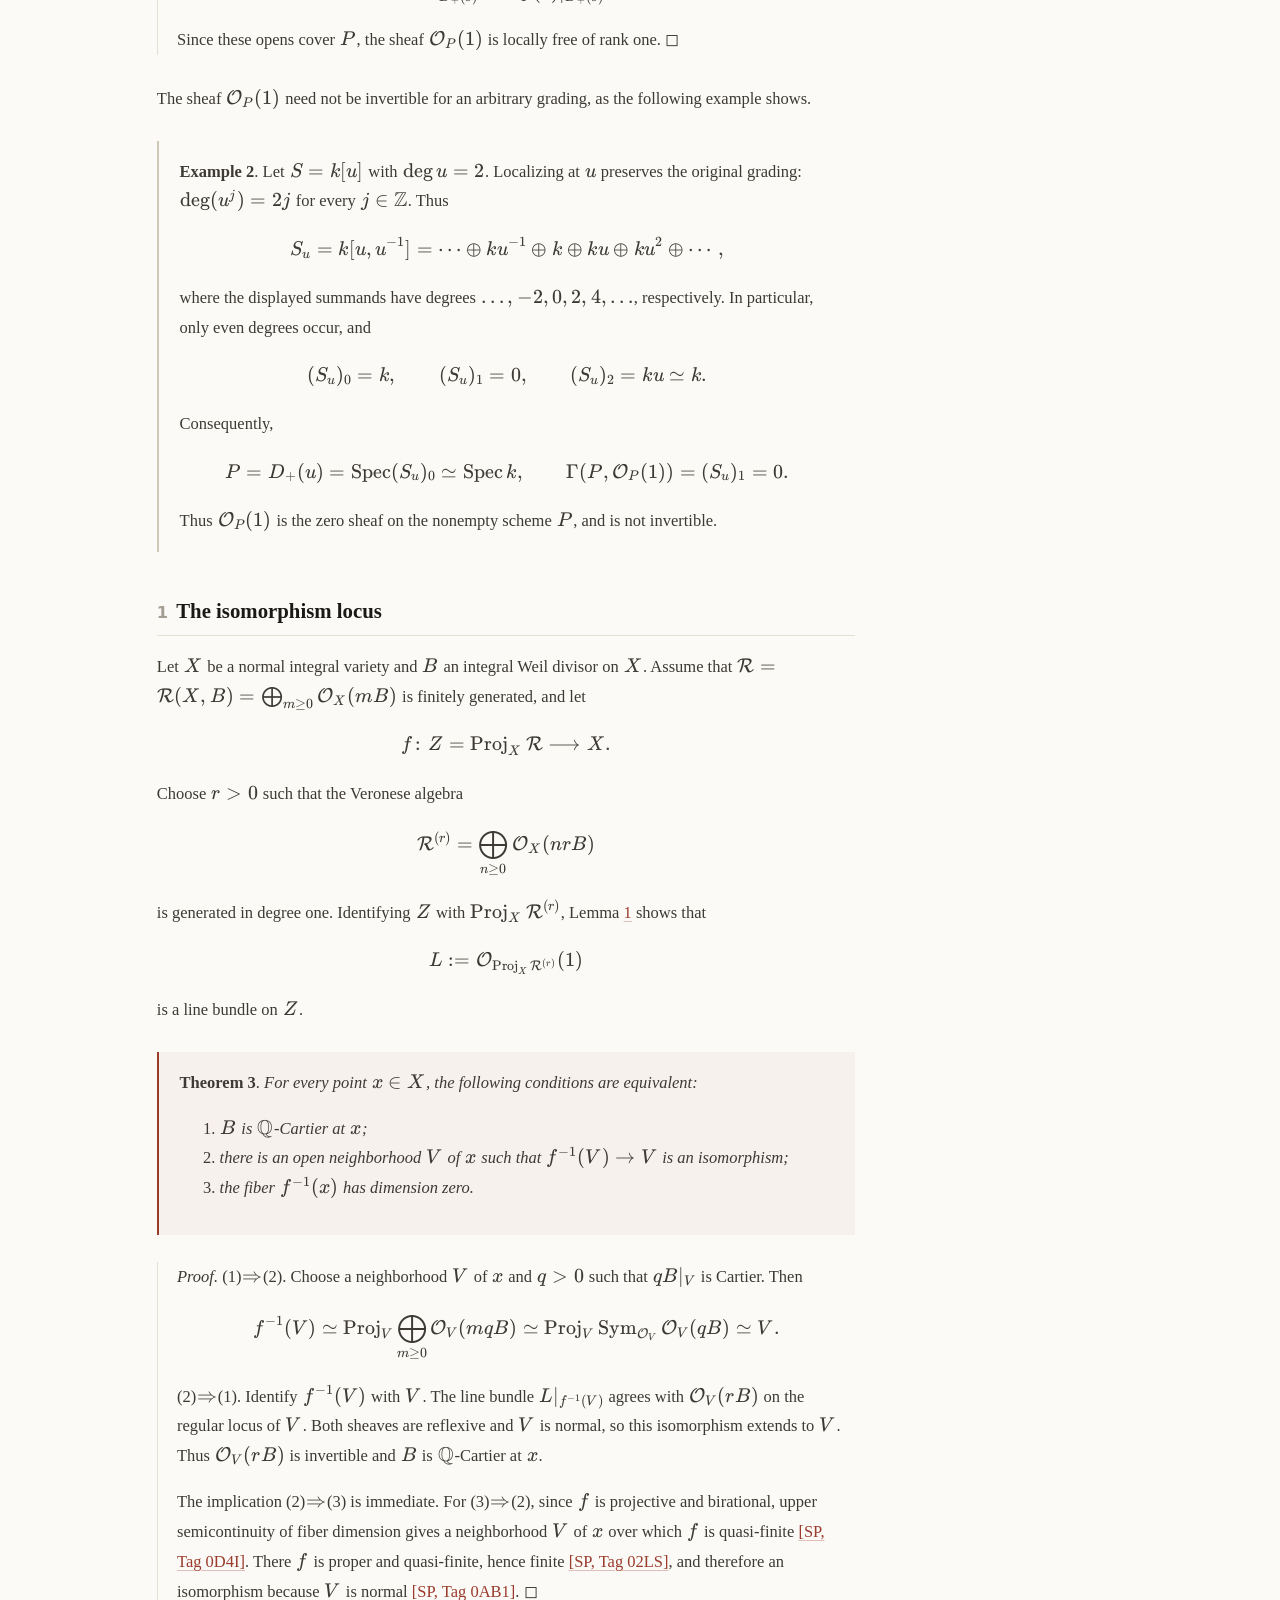
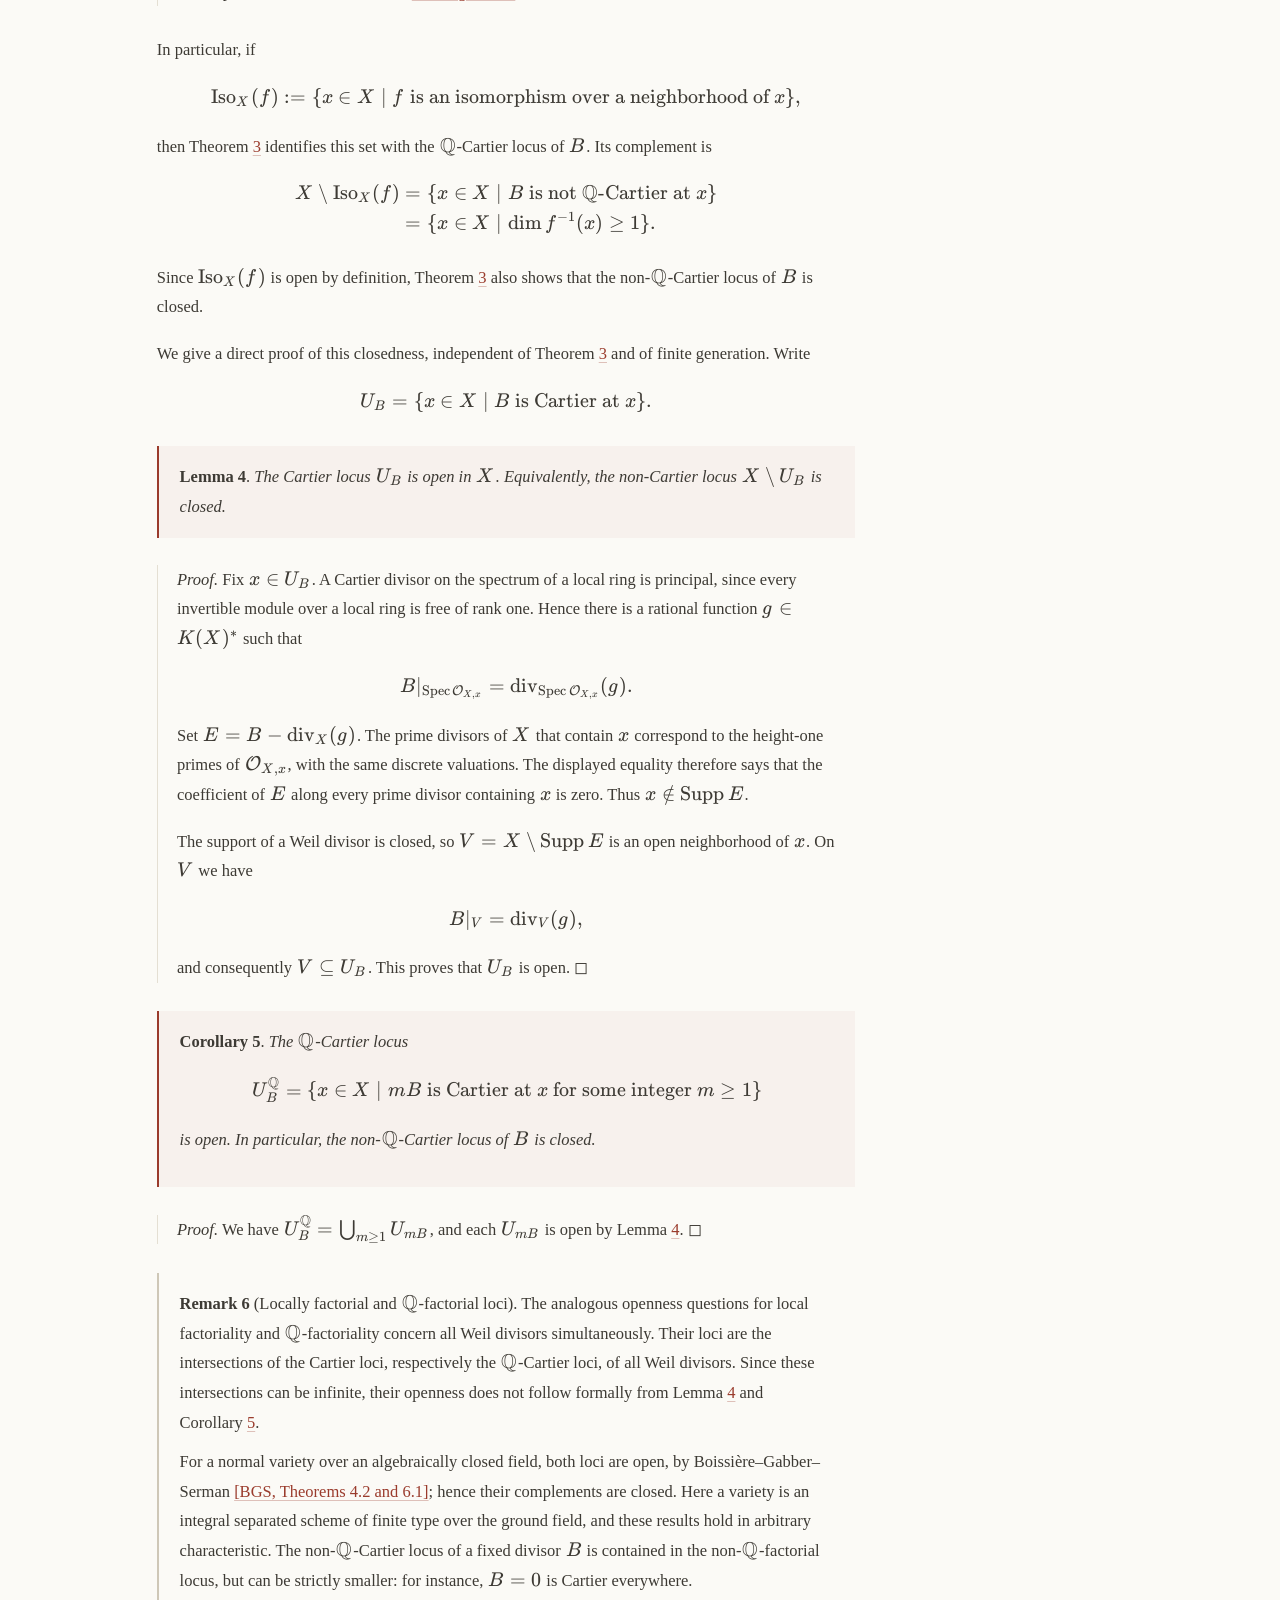
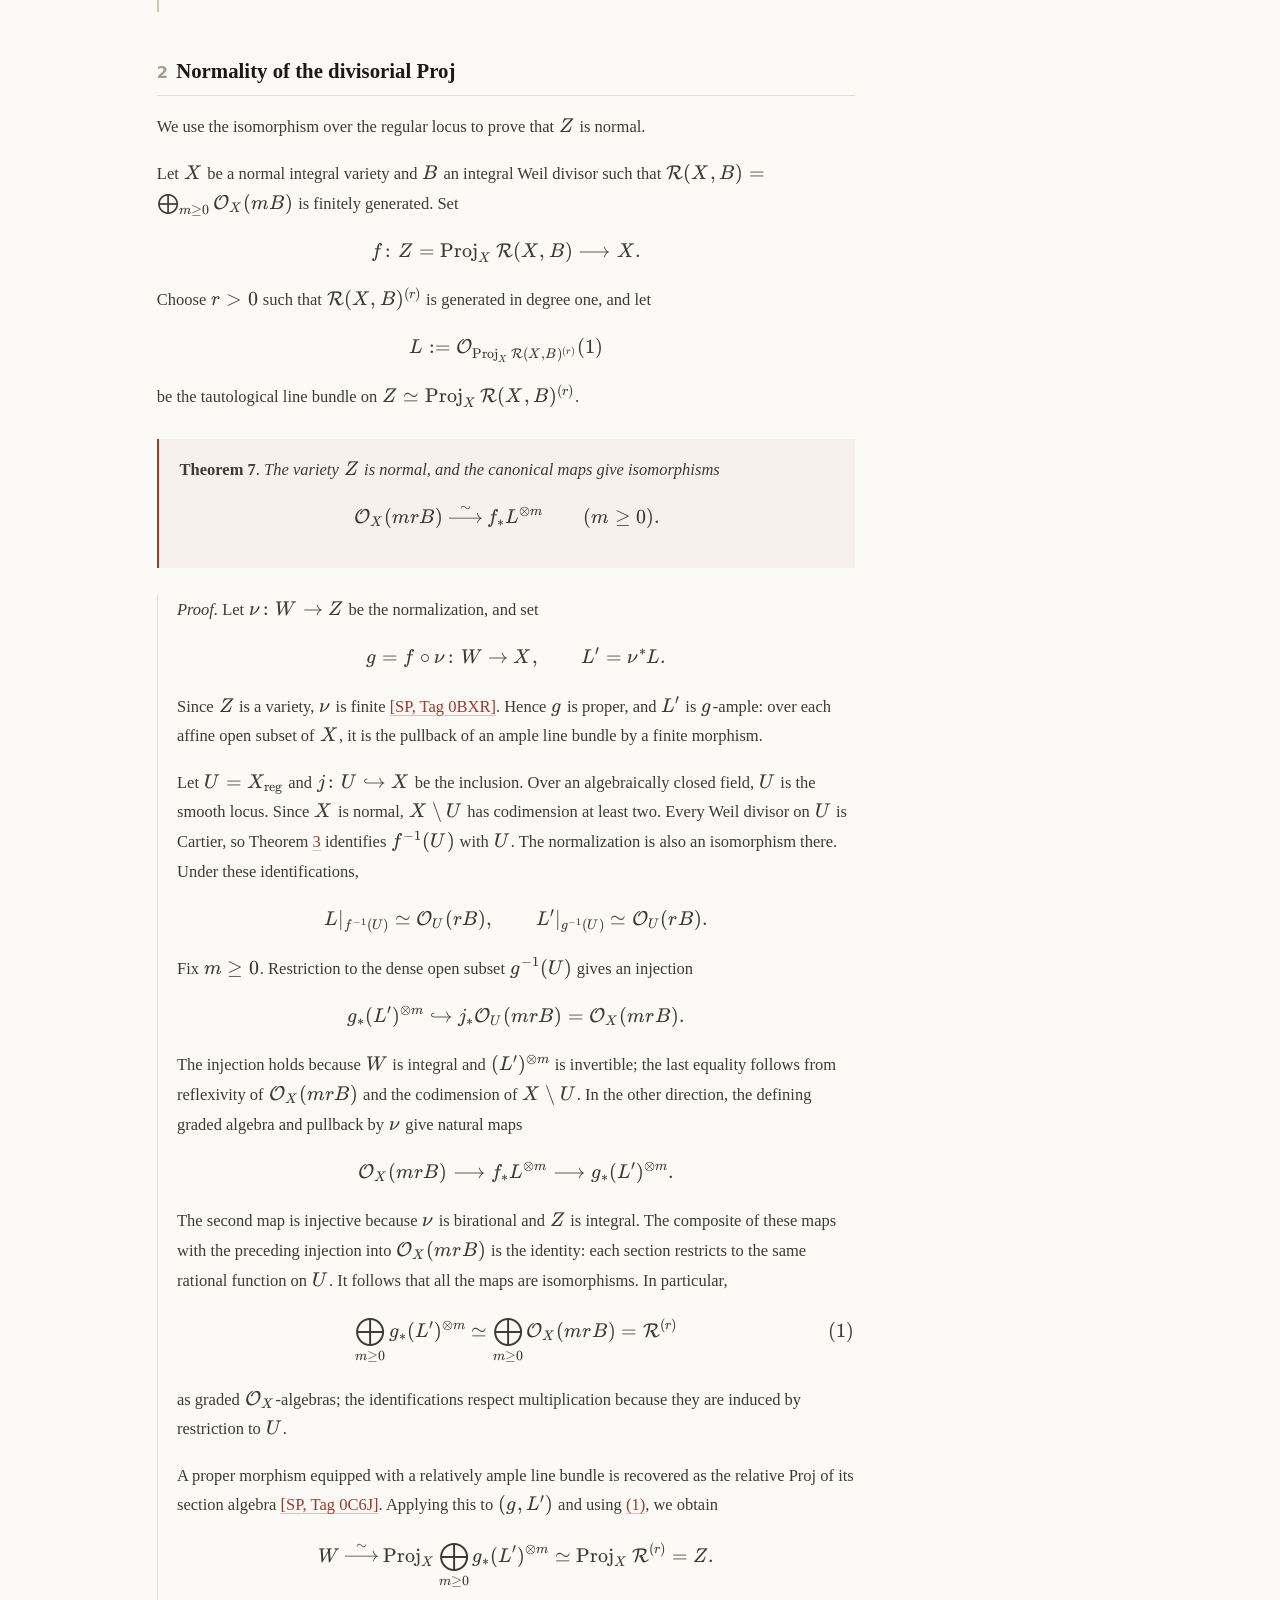
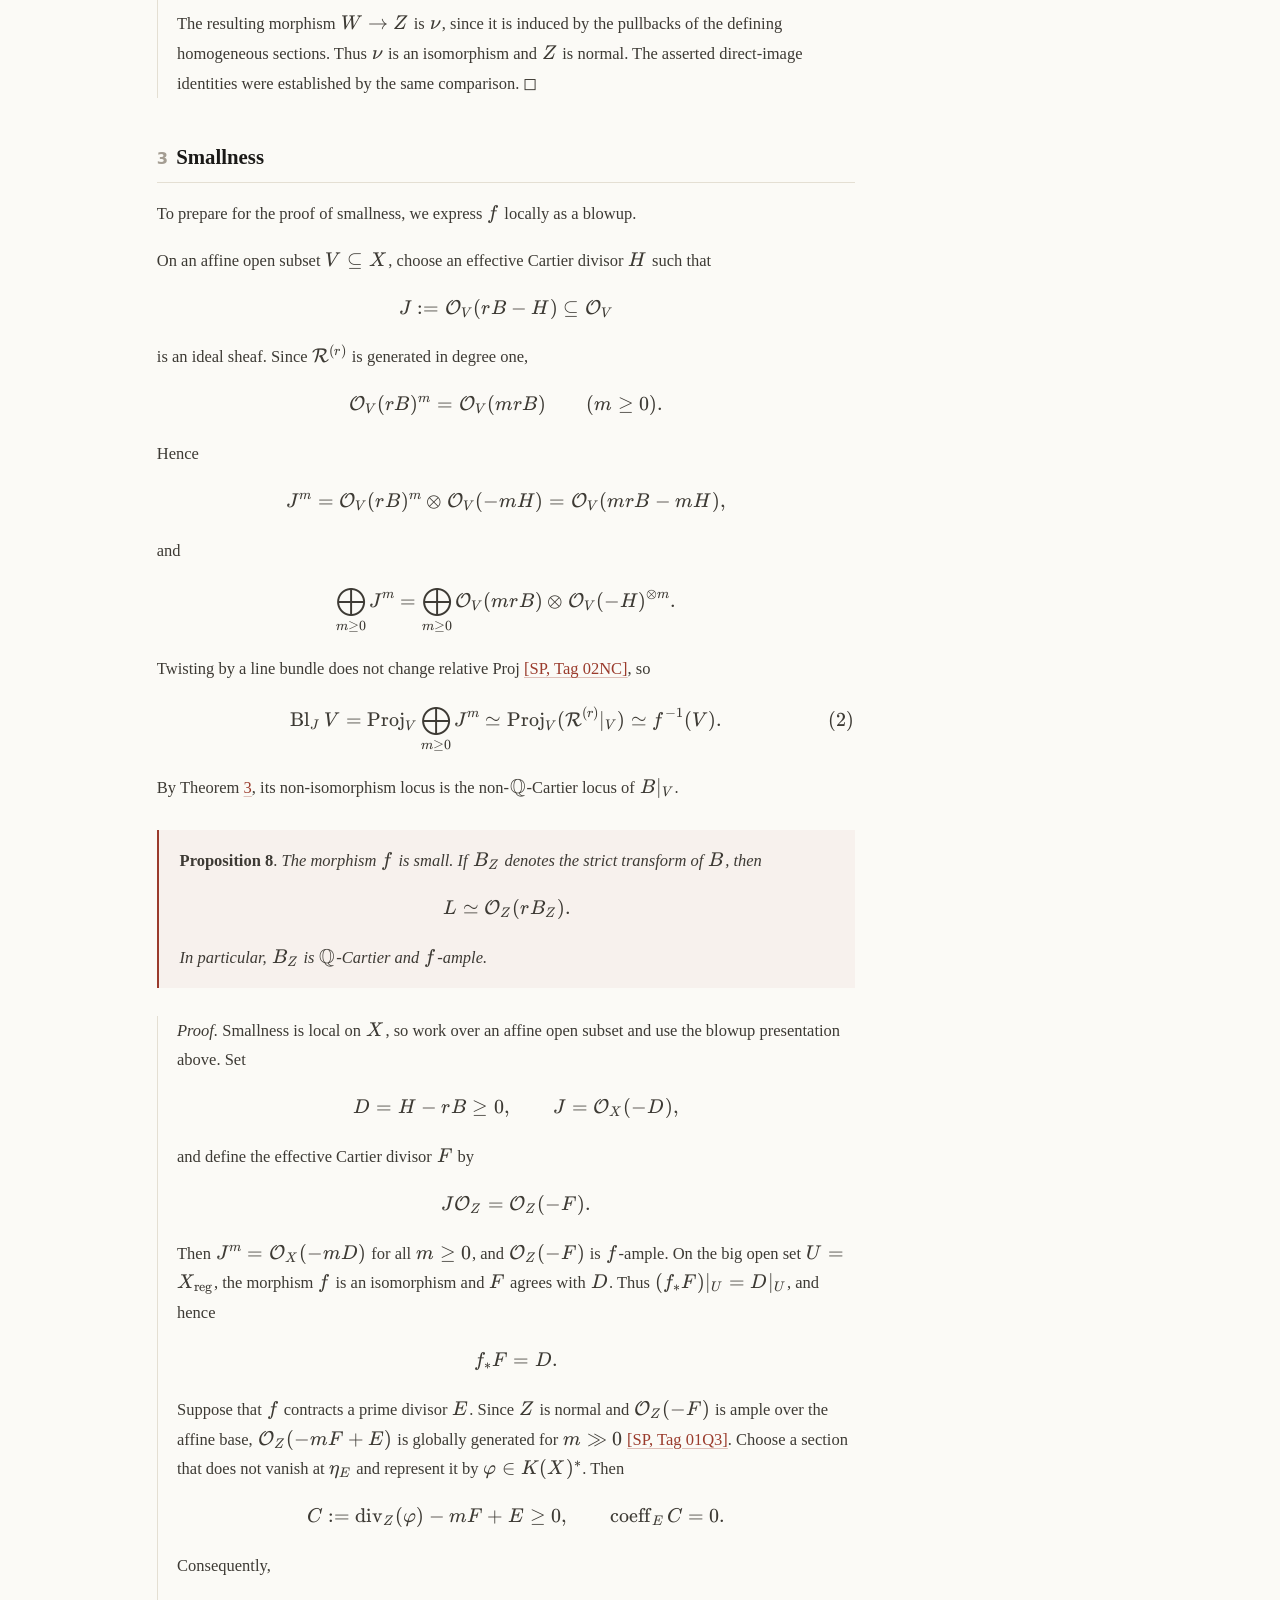
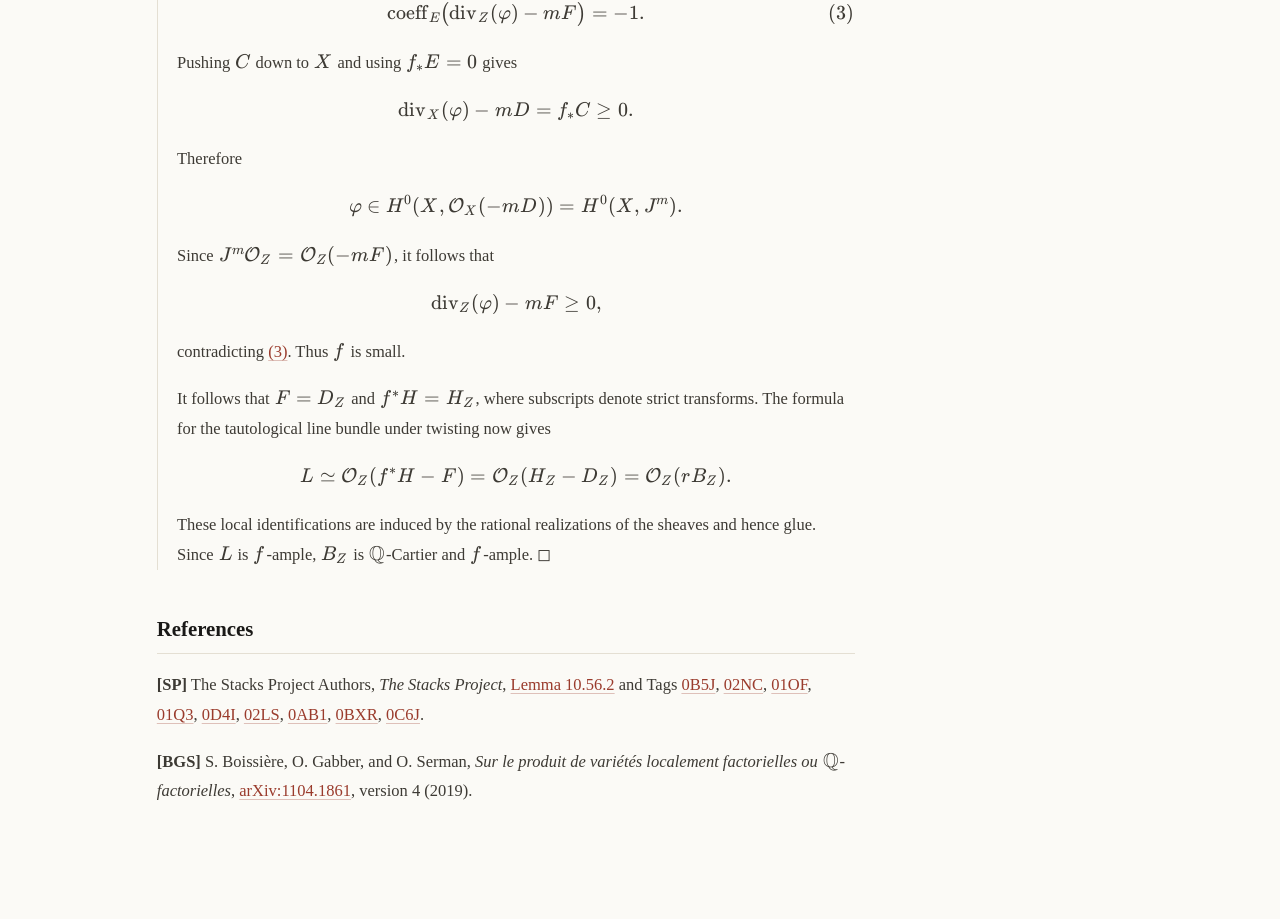
==== commit ac2cdcd1: "Fix stretched paragraph spacing before display equations" ====
--- a/site/notes/divisorial-proj.html
+++ b/site/notes/divisorial-proj.html
@@ -117,6 +117,7 @@
 .divisorial-page .notelayout,.divisorial-note{min-width:0}
 .divisorial-note [id]{scroll-margin-top:5rem}
 .divisorial-note .proof{min-width:0}
+.divisorial-note p{text-align:left}
 .divisorial-note .math-source:has(>.katex-display){display:block;max-width:100%;min-width:0}
 .divisorial-note .math-source>.katex-display{max-width:100%;overflow-x:auto;overflow-y:hidden;padding:.25rem 0}
 .divisorial-note .source-links{font:.8rem/1.6 system-ui,sans-serif;color:var(--muted);margin-bottom:2rem}
